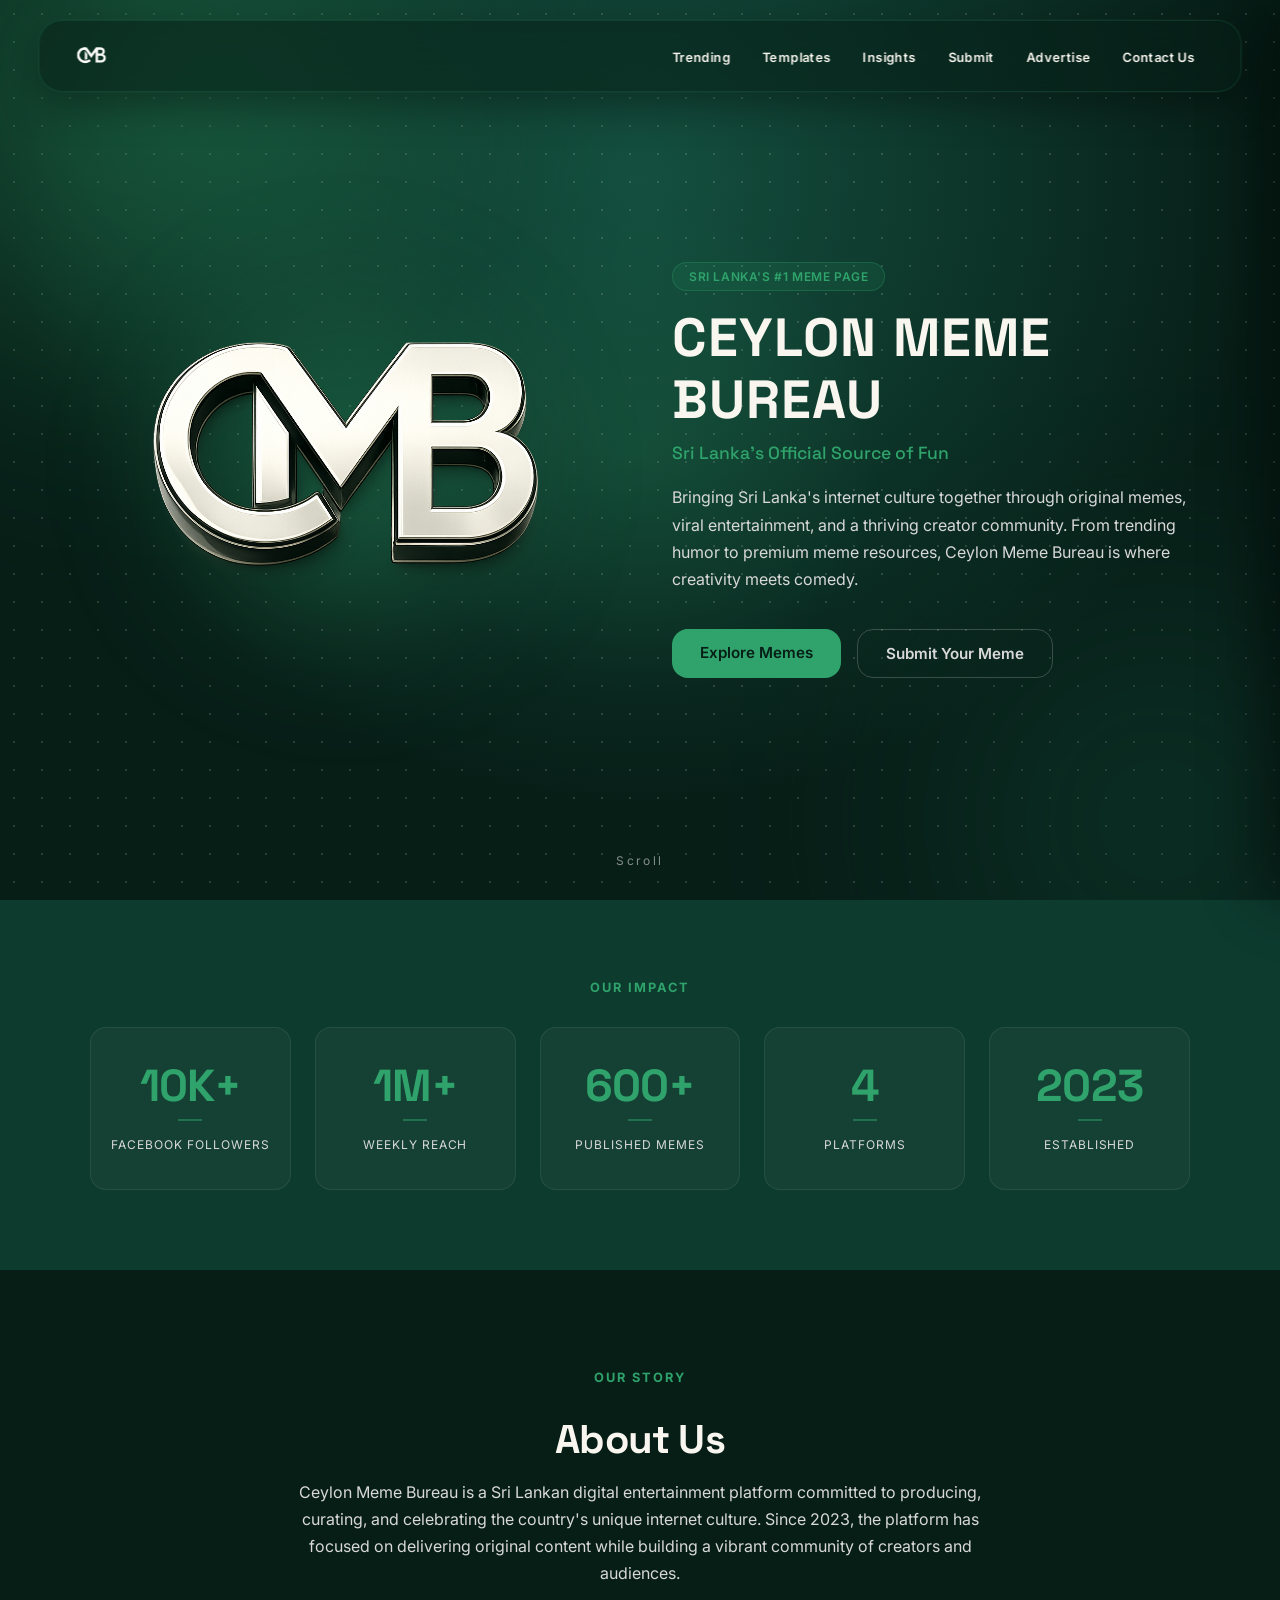
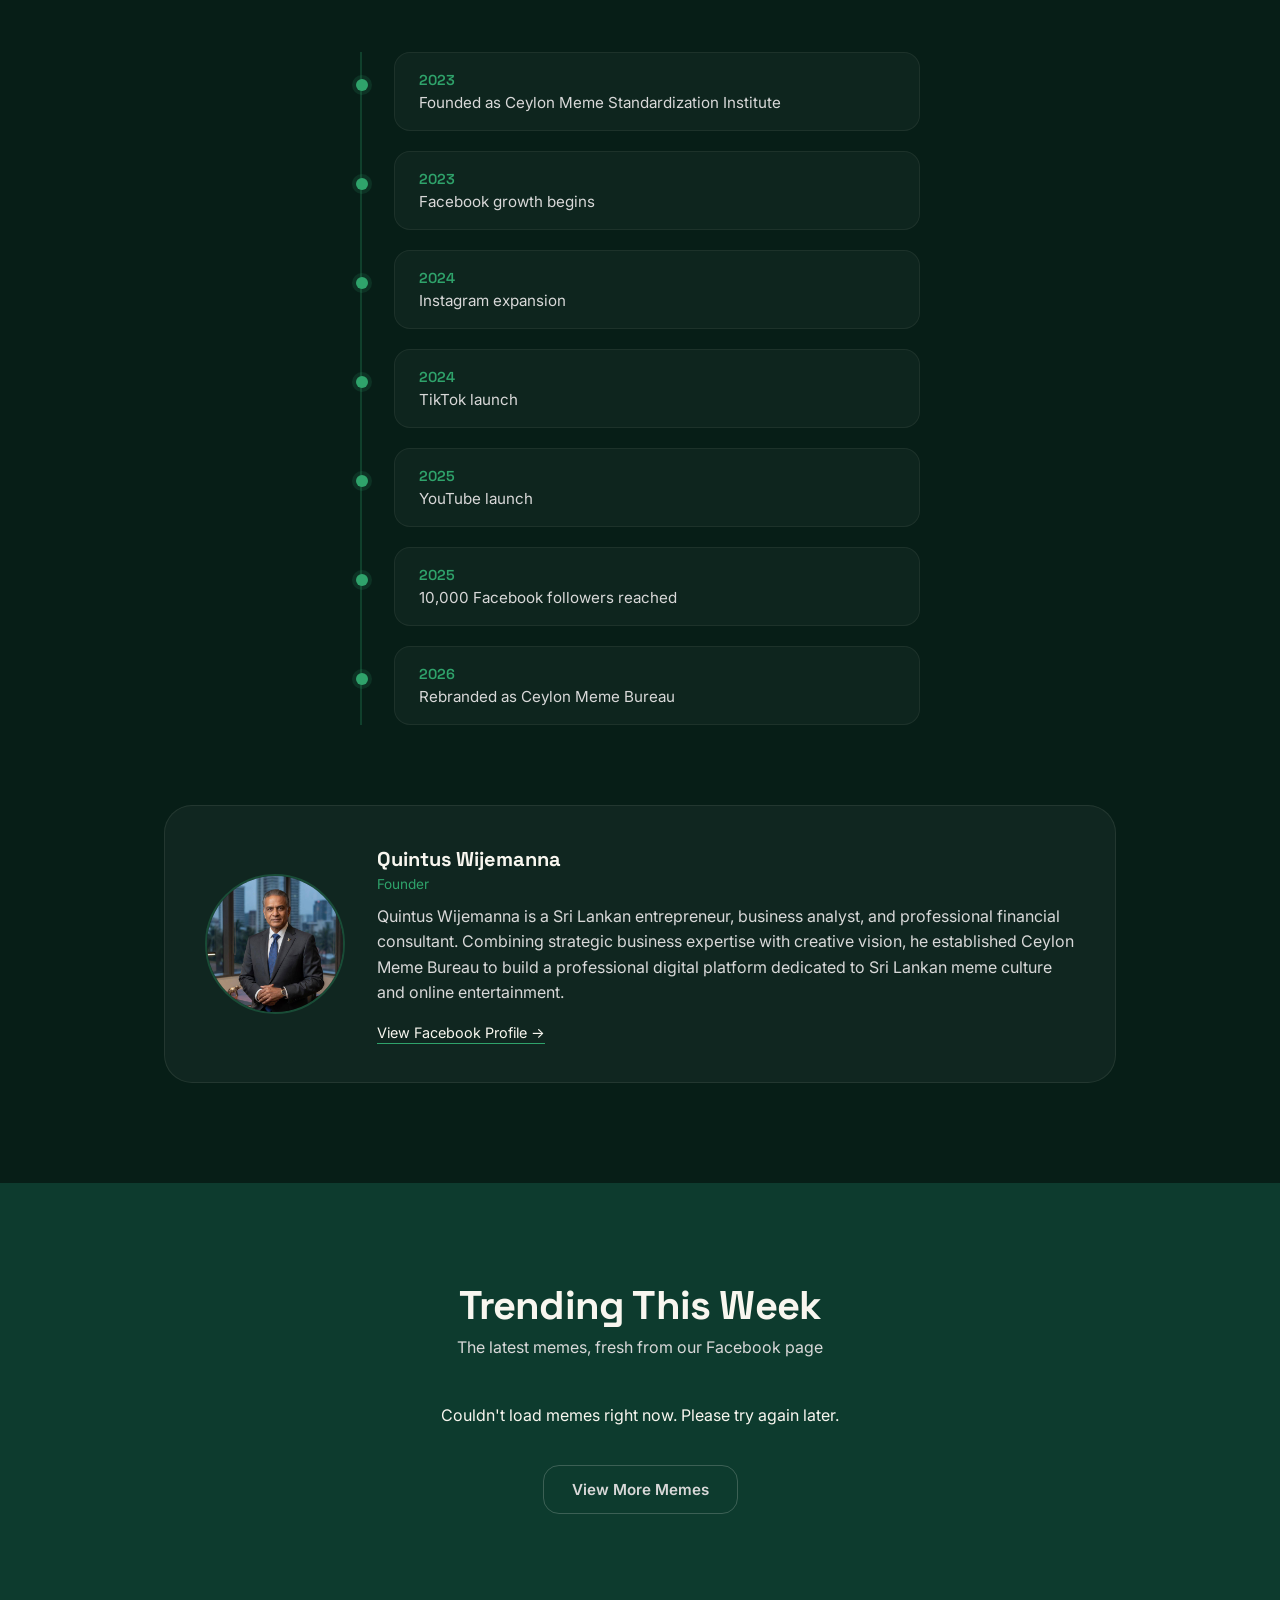
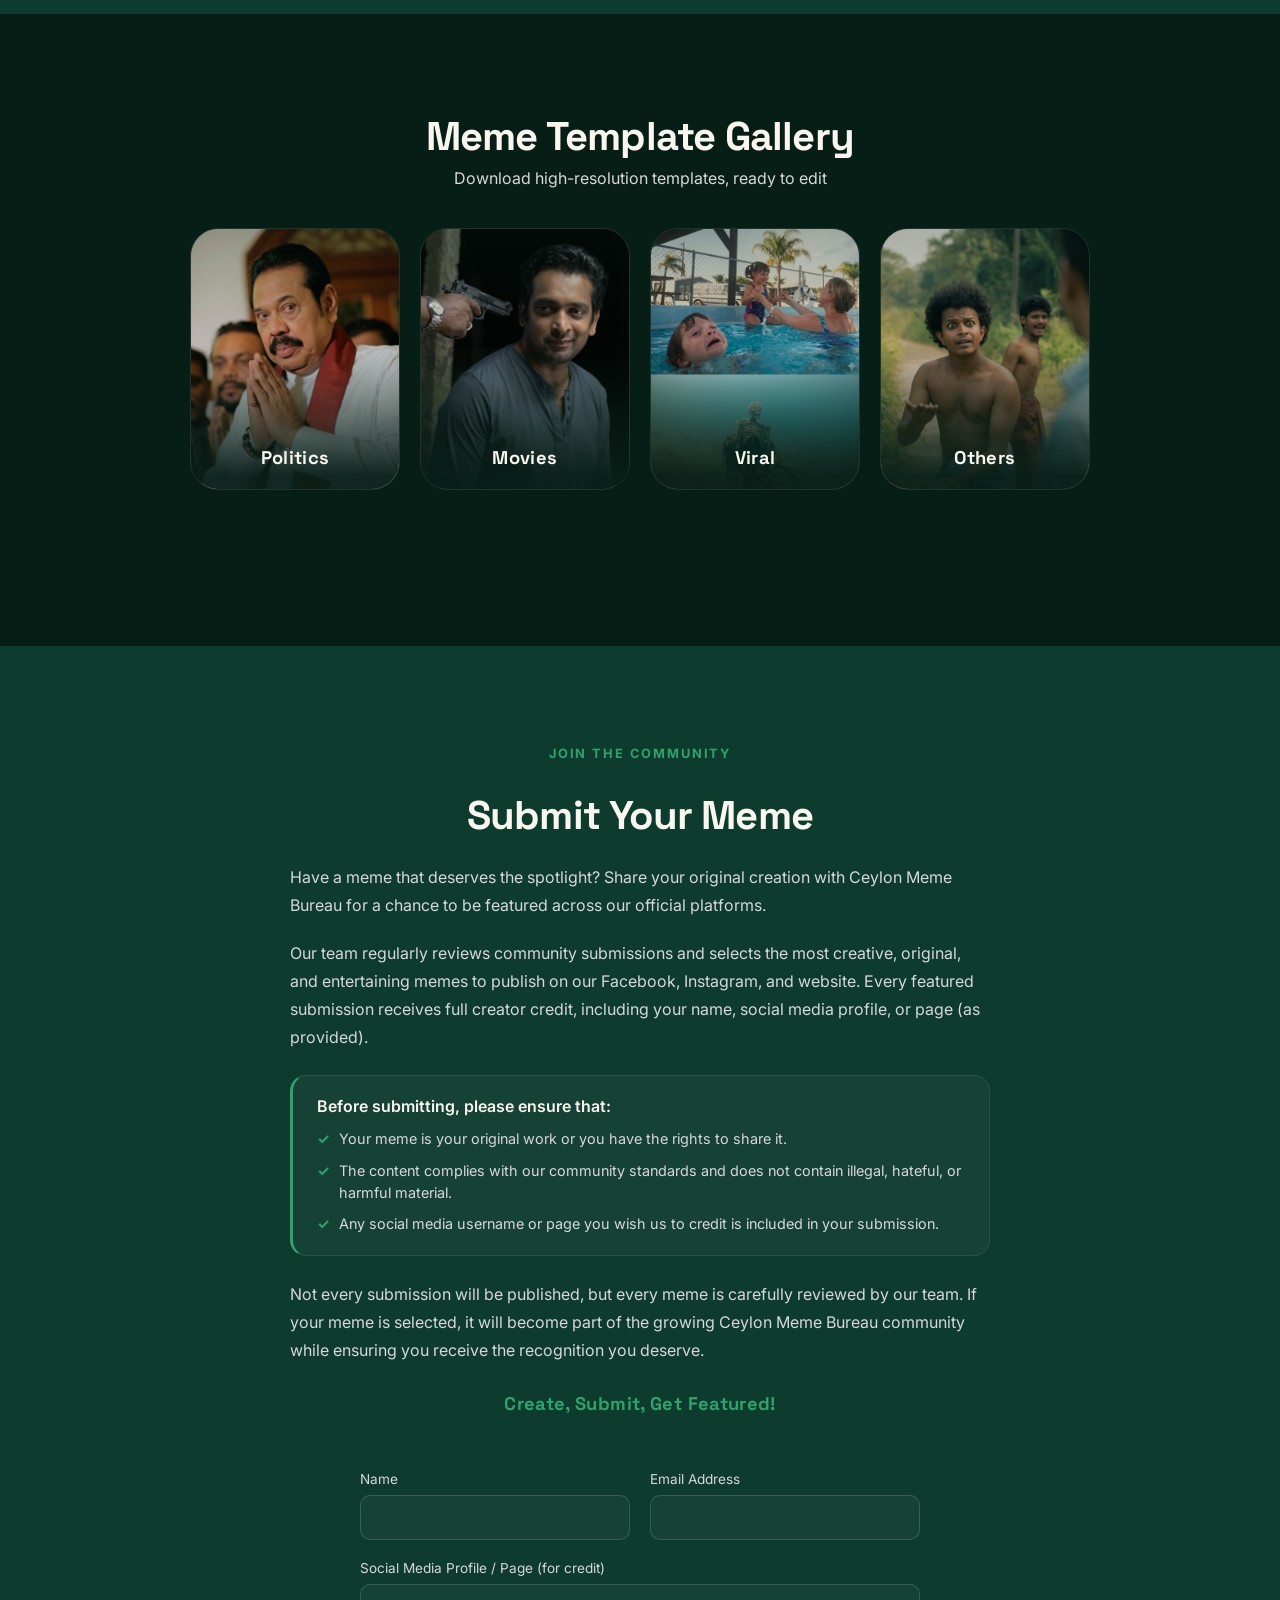
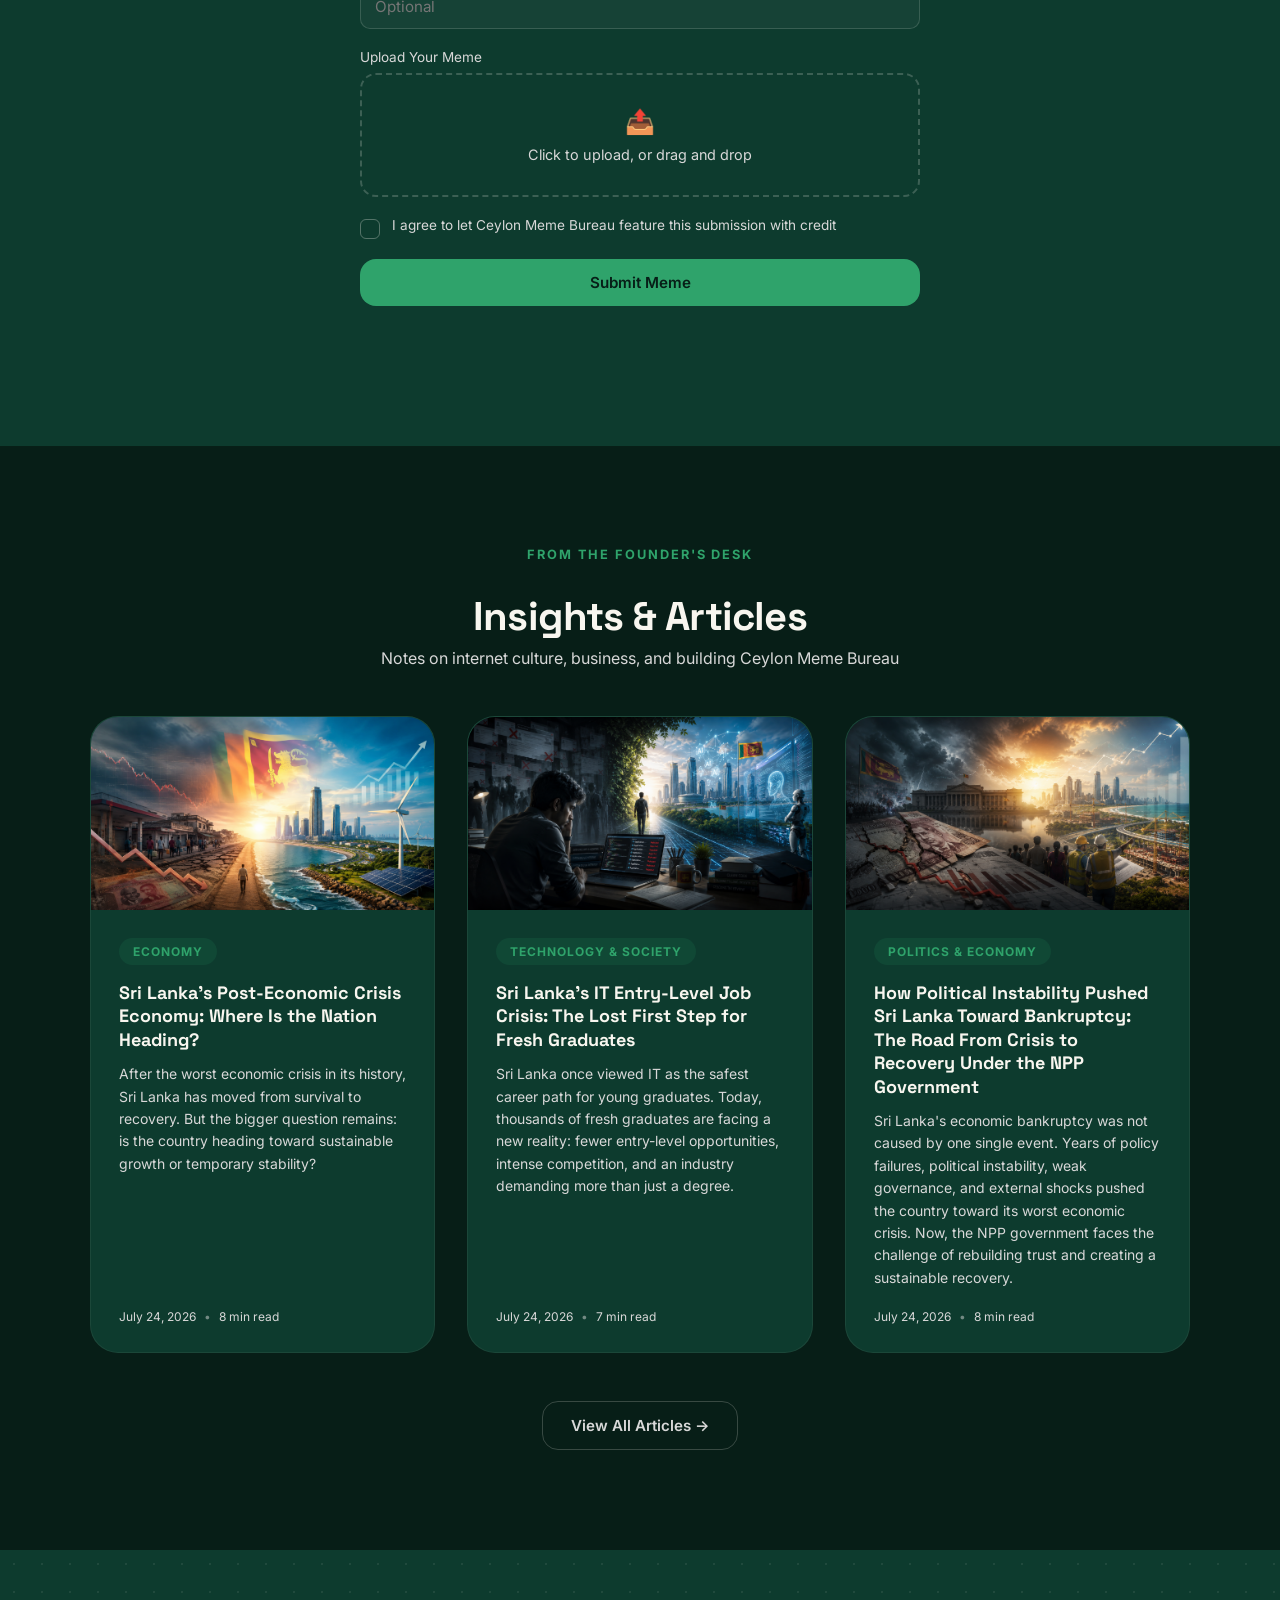
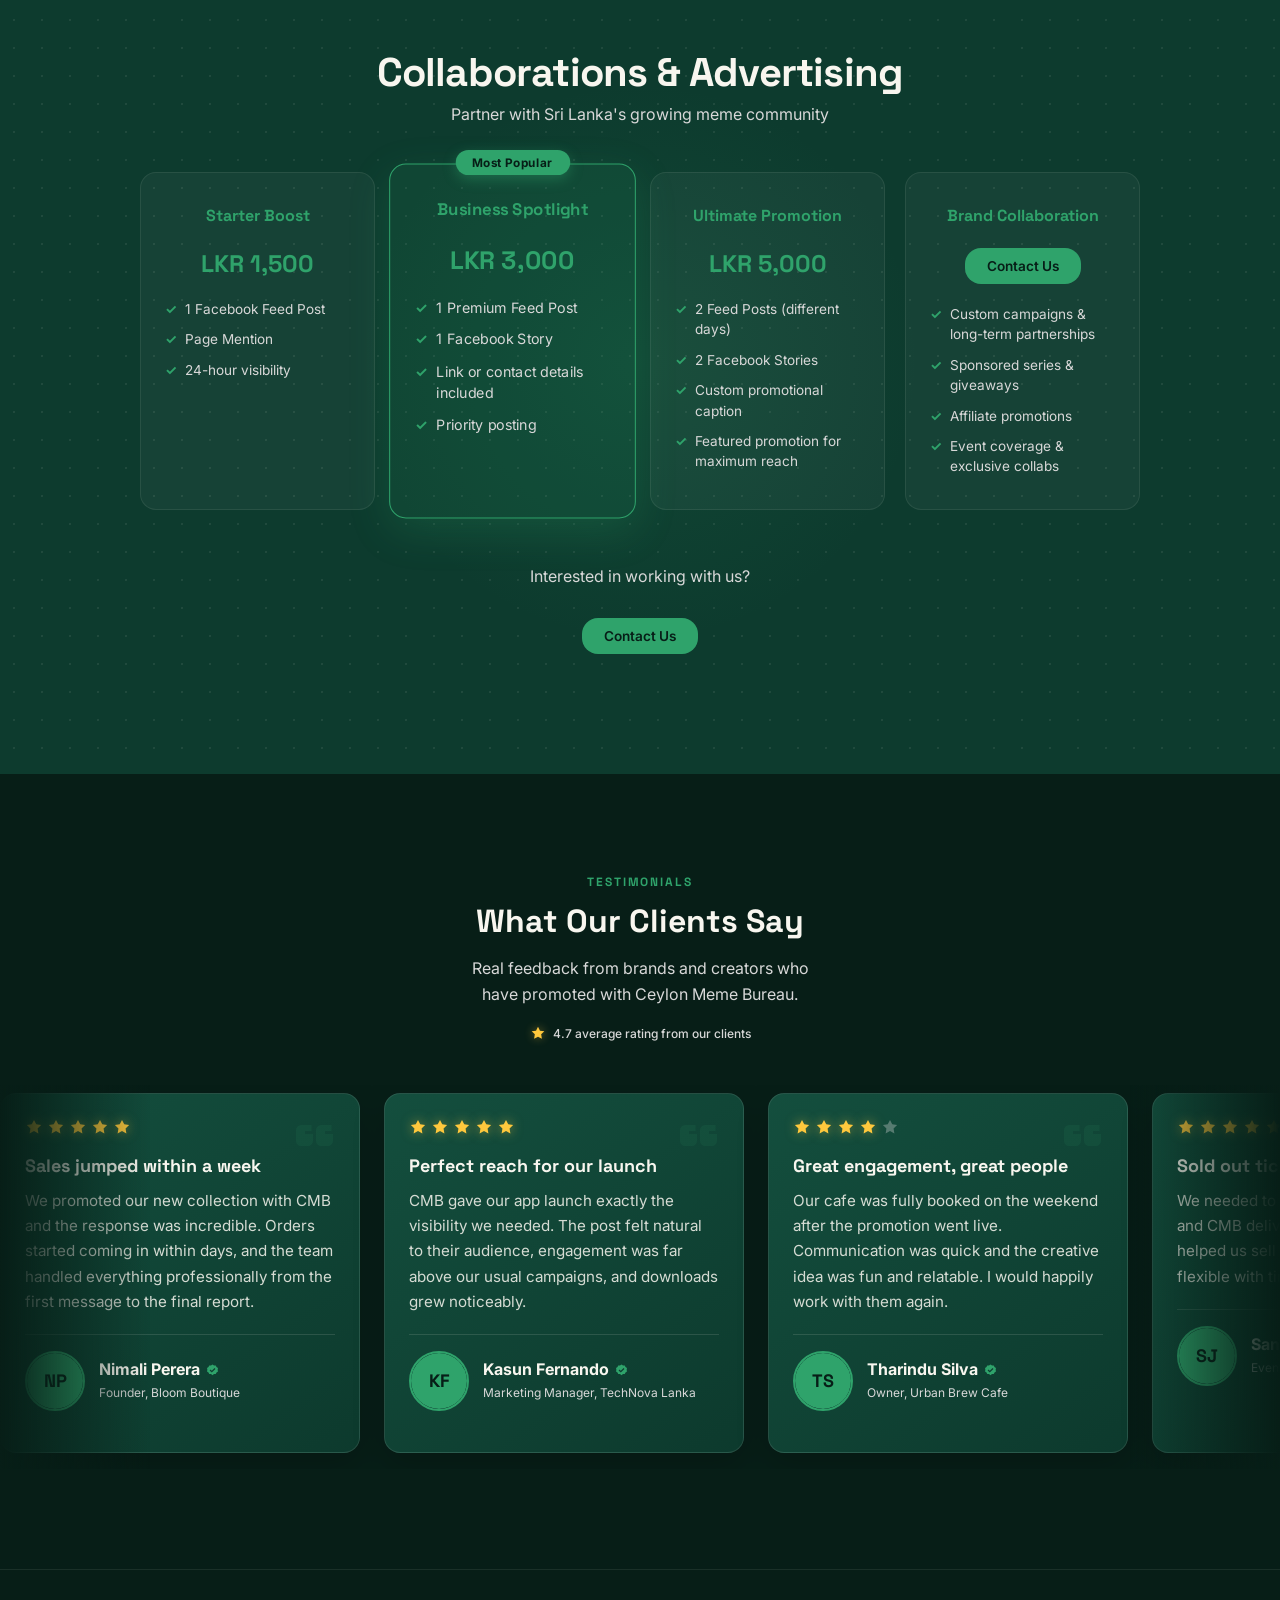
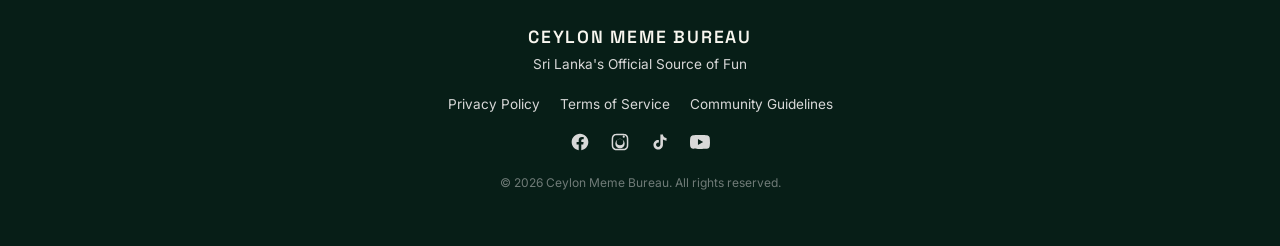
==== index.html @ 4e475f2e "Speed up client feedback section on mobile Co-authored-by: Copilot <223556219+Copilot@users.noreply." ====
<!DOCTYPE html>
<html lang="en">
<head>
  <meta charset="UTF-8">
  <meta name="description" content="Sri Lanka's official source of memes, viral content, and meme templates.">
  <meta property="og:title" content="Ceylon Meme Bureau — Sri Lanka's Official Source of Fun">
  <meta property="og:description" content="Bringing Sri Lanka's internet culture together through original memes, viral entertainment, and a thriving creator community.">
  <meta property="og:image" content="assets/images/hero-icon.png">
  <meta property="og:type" content="website">
  <meta name="viewport" content="width=device-width, initial-scale=1.0">
  <title>Ceylon Meme Bureau — Sri Lanka's Official Source of Fun</title>

  <!-- Google Fonts: Space Grotesk for headings, Inter for body text -->
  <link rel="preconnect" href="https://fonts.googleapis.com">
  <link rel="preconnect" href="https://fonts.gstatic.com" crossorigin>
  <link href="https://fonts.googleapis.com/css2?family=Space+Grotesk:wght@500;600;700&family=Inter:wght@400;500;600&display=swap" rel="stylesheet">


  <link rel="stylesheet" href="css/style.css">
</head>
<body>

  <!-- HERO SECTION -->
  <section class="hero">

    <!-- Canvas where our particle animation will be drawn -->
    <canvas id="particle-canvas"></canvas>

    <!-- Dot grid background with cursor-following glow -->
    <div class="hero-grid"></div>
    <div class="hero-spotlight" id="hero-spotlight"></div>

    <!-- Soft ambient glow layers behind the content -->
    <div class="hero-glow hero-glow--one"></div>
    <div class="hero-glow hero-glow--two"></div>

    <div id="site-nav"></div>

    <!-- Main glass content panel -->

<!-- Two-column hero content: big logo left, text + buttons right (glass box removed) -->
<div class="hero-columns">

      <div class="hero-icon-col">
        <div class="hero-icon-glow"></div>
        <img src="assets/images/hero-icon.png" alt="Ceylon Meme Bureau logo" class="hero-icon" id="hero-box-logo">
      </div>

      <div class="hero-text-col">
        <span class="hero-badge">Sri Lanka's #1 Meme Page</span>
        <h1 class="hero-title">CEYLON MEME<br>BUREAU</h1>
        <p class="hero-tagline">Sri Lanka's Official Source of Fun</p>
        <p class="hero-description">
          Bringing Sri Lanka's internet culture together through original memes,
          viral entertainment, and a thriving creator community. From trending
          humor to premium meme resources, Ceylon Meme Bureau is where creativity
          meets comedy.
        </p>

        <div class="hero-buttons">
          <a href="#trending" class="btn btn--primary">Explore Memes</a>
          <a href="#submit" class="btn btn--secondary">Submit Your Meme</a>
        </div>
      </div>

    </div>

<!-- Small scroll hint at the bottom of the hero -->
    <div class="scroll-hint">Scroll</div>
  </section>

  <!-- LIVE STATISTICS SECTION -->
  <section class="stats">
    <span class="stats-eyebrow">Our Impact</span>
    <div class="stats-grid">
      <div class="stat-card">
        <span class="stat-number" data-target="10" data-suffix="K+">0</span>
        <span class="stat-divider"></span>
        <span class="stat-label">Facebook Followers</span>
      </div>
      <div class="stat-card">
        <span class="stat-number" data-target="1" data-suffix="M+">0</span>
        <span class="stat-divider"></span>
        <span class="stat-label">Weekly Reach</span>
      </div>
      <div class="stat-card">
        <span class="stat-number" data-target="600" data-suffix="+">0</span>
        <span class="stat-divider"></span>
        <span class="stat-label">Published Memes</span>
      </div>
      <div class="stat-card">
        <span class="stat-number" data-target="4" data-suffix="">0</span>
        <span class="stat-divider"></span>
        <span class="stat-label">Platforms</span>
      </div>
      <div class="stat-card">
        <span class="stat-number" data-target="2023" data-suffix="">0</span>
        <span class="stat-divider"></span>
        <span class="stat-label">Established</span>
      </div>
    </div>
  </section>

<!-- ABOUT US SECTION -->
  <section class="about">
    <div class="about-intro">
      <span class="stats-eyebrow">Our Story</span>
      <h2 class="section-title">About Us</h2>
      <p class="about-description">
        Ceylon Meme Bureau is a Sri Lankan digital entertainment platform
        committed to producing, curating, and celebrating the country's unique
        internet culture. Since 2023, the platform has focused on delivering
        original content while building a vibrant community of creators and
        audiences.
      </p>
    </div>

    <!-- Timeline -->
    <div class="timeline">
      <div class="timeline-item">
        <span class="timeline-year">2023</span>
        <p>Founded as Ceylon Meme Standardization Institute</p>
      </div>
      <div class="timeline-item">
        <span class="timeline-year">2023</span>
        <p>Facebook growth begins</p>
      </div>
      <div class="timeline-item">
        <span class="timeline-year">2024</span>
        <p>Instagram expansion</p>
      </div>
      <div class="timeline-item">
        <span class="timeline-year">2024</span>
        <p>TikTok launch</p>
      </div>
      <div class="timeline-item">
        <span class="timeline-year">2025</span>
        <p>YouTube launch</p>
      </div>
      <div class="timeline-item">
        <span class="timeline-year">2025</span>
        <p>10,000 Facebook followers reached</p>
      </div>
      <div class="timeline-item">
        <span class="timeline-year">2026</span>
        <p>Rebranded as Ceylon Meme Bureau</p>
      </div>
    </div>

    <!-- Founder -->
    <div class="founder-card">
      <img src="assets/images/founder.JPG" alt="Mr. Quintus Wijemanna, Founder of Ceylon Meme Bureau" class="founder-photo">
      <div class="founder-info">
        <h3>Quintus Wijemanna</h3>
        <span class="founder-title">Founder</span>
        <p>
          Quintus Wijemanna is a Sri Lankan entrepreneur, business analyst,
          and professional financial consultant. Combining strategic business
          expertise with creative vision, he established Ceylon Meme Bureau to
          build a professional digital platform dedicated to Sri Lankan meme
          culture and online entertainment.
        </p>
        <a href="https://www.facebook.com/share/18mT5D4oAQ/?mibextid=wwXIfr" class="founder-link" target="_blank">View Facebook Profile →</a>
      </div>
    </div>
  </section> 

  <!-- TRENDING MEMES SECTION -->
  <section class="trending" id="trending">
    <h2 class="section-title">Trending This Week</h2>
    <p class="section-subtitle">The latest memes, fresh from our Facebook page</p>

    <div class="meme-grid meme-grid--preview" id="trending-grid" data-limit="3"></div>

    <div class="trending-more">
      <a href="trending.html" class="btn btn--secondary">View More Memes</a>
    </div>
  </section>

<!-- MEME TEMPLATE GALLERY -->
  <section class="gallery" id="gallery">
    <h2 class="section-title">Meme Template Gallery</h2>
    <p class="section-subtitle">Download high-resolution templates, ready to edit</p>

    <!-- Category cards -->
   <div class="category-cards">
      <a href="templates.html?category=politics" class="category-card">
        <img src="assets/images/templates/politics.jpg" alt="Politics templates" class="category-thumb">
        <span class="category-overlay"></span>
        <span class="category-label">Politics</span>
      </a>
      <a href="templates.html?category=movies" class="category-card">
        <img src="assets/images/templates/movies.jpg" alt="Movie templates" class="category-thumb">
        <span class="category-overlay"></span>
        <span class="category-label">Movies</span>
      </a>
      <a href="templates.html?category=viral" class="category-card">
        <img src="assets/images/templates/viral.jpg" alt="Viral templates" class="category-thumb">
        <span class="category-overlay"></span>
        <span class="category-label">Viral</span>
      </a>
      <a href="templates.html?category=others" class="category-card">
        <img src="assets/images/templates/others.jpg" alt="Other templates" class="category-thumb">
        <span class="category-overlay"></span>
        <span class="category-label">Others</span>
      </a>
    </div>

  </section>

<!-- COMMUNITY MEME SUBMISSION -->
  <!-- COMMUNITY MEME SUBMISSION -->
  <section class="submit" id="submit">
    <div class="submit-intro">
      <span class="stats-eyebrow">Join The Community</span>
      <h2 class="section-title">Submit Your Meme</h2>
      <p class="submit-description">
        Have a meme that deserves the spotlight? Share your original creation
        with Ceylon Meme Bureau for a chance to be featured across our
        official platforms.
      </p>
      <p class="submit-description">
        Our team regularly reviews community submissions and selects the most
        creative, original, and entertaining memes to publish on our
        Facebook, Instagram, and website. Every featured submission receives
        full creator credit, including your name, social media profile, or
        page (as provided).
      </p>

      <div class="submit-guidelines">
        <p class="submit-guidelines-title">Before submitting, please ensure that:</p>
        <ul>
          <li>Your meme is your original work or you have the rights to share it.</li>
          <li>The content complies with our community standards and does not contain illegal, hateful, or harmful material.</li>
          <li>Any social media username or page you wish us to credit is included in your submission.</li>
        </ul>
      </div>

      <p class="submit-description">
        Not every submission will be published, but every meme is carefully
        reviewed by our team. If your meme is selected, it will become part
        of the growing Ceylon Meme Bureau community while ensuring you
        receive the recognition you deserve.
      </p>

      <p class="submit-cta-line">Create, Submit, Get Featured!</p>
    </div>

    <form class="submit-form" id="meme-submit-form">

      <div class="form-row">
        <div class="form-group">
          <label for="name">Name</label>
          <input type="text" id="name" name="name" required>
        </div>
        <div class="form-group">
          <label for="email">Email Address</label>
          <input type="email" id="email" name="email" required>
        </div>
      </div>

      <div class="form-group">
        <label for="facebook">Social Media Profile / Page (for credit)</label>
        <input type="text" id="facebook" name="social_page" placeholder="Optional">
      </div>

      <div class="form-group">
        <label for="meme-upload">Upload Your Meme</label>
        <div class="file-drop" id="meme-file-drop">
          <span class="file-drop-icon">📤</span>
          <span class="file-drop-text" id="meme-file-text">Click to upload, or drag and drop</span>
          <input type="file" id="meme-upload" name="attachment" accept="image/*" required hidden>
        </div>
      </div>

      <label class="custom-checkbox">
        <input type="checkbox" id="agreement" required>
        <span class="checkbox-box"></span>
        <span class="checkbox-label">I agree to let Ceylon Meme Bureau feature this submission with credit</span>
      </label>

      <button type="submit" class="btn btn--primary">Submit Meme</button>

      <p class="form-message" id="form-message"></p>

    </form>
  </section>

<!-- INSIGHTS & ARTICLES -->
  <section class="articles-teaser" id="insights">
    <span class="stats-eyebrow">From the Founder's Desk</span>
    <h2 class="section-title">Insights &amp; Articles</h2>
    <p class="section-subtitle">Notes on internet culture, business, and building Ceylon Meme Bureau</p>

    <div id="articles-teaser-grid" class="article-grid"></div>

    <div class="articles-teaser-cta">
      <a href="articles.html" class="btn btn--secondary">View All Articles →</a>
    </div>
  </section>

<!-- COLLABORATIONS & ADVERTISING -->
  <section class="collab" id="collab">
    <div class="collab-grid-bg"></div>
    <div class="collab-spotlight" id="collab-spotlight"></div>
    
    <h2 class="section-title">Collaborations & Advertising</h2>
    <p class="section-subtitle">Partner with Sri Lanka's growing meme community</p>

    <div class="collab-grid">

      <div class="collab-card">
        <h3>Starter Boost</h3>
        <div class="collab-price">LKR 1,500</div>
        <ul class="collab-features">
          <li>1 Facebook Feed Post</li>
          <li>Page Mention</li>
          <li>24-hour visibility</li>
        </ul>
      </div>

      <div class="collab-card collab-card--featured">
        <span class="collab-badge">Most Popular</span>
        <h3>Business Spotlight</h3>
        <div class="collab-price">LKR 3,000</div>
        <ul class="collab-features">
          <li>1 Premium Feed Post</li>
          <li>1 Facebook Story</li>
          <li>Link or contact details included</li>
          <li>Priority posting</li>
        </ul>
      </div>

      <div class="collab-card">
        <h3>Ultimate Promotion</h3>
        <div class="collab-price">LKR 5,000</div>
        <ul class="collab-features">
          <li>2 Feed Posts (different days)</li>
          <li>2 Facebook Stories</li>
          <li>Custom promotional caption</li>
          <li>Featured promotion for maximum reach</li>
        </ul>
      </div>

      <div class="collab-card">
        <h3>Brand Collaboration</h3>
        <a href="mailto:ceylonmemebureau@gmail.com?subject=Brand%20Collaboration%20Inquiry" class="btn btn--primary collab-contact-btn">Contact Us</a>
        <ul class="collab-features">
          <li>Custom campaigns & long-term partnerships</li>
          <li>Sponsored series & giveaways</li>
          <li>Affiliate promotions</li>
          <li>Event coverage & exclusive collabs</li>
        </ul>
      </div>

    </div>

    <div class="collab-cta">
      <p>Interested in working with us?</p>
      <a href="mailto:ceylonmemebureau@gmail.com?subject=Brand%20Collaboration%20Inquiry" class="btn btn--primary collab-contact-btn">Contact Us</a>
    </div>
  </section>

  <!-- CLIENT FEEDBACK -->
  <section class="cf-section" id="client-feedback" aria-labelledby="cf-title">
    <div class="cf-heading">
      <span class="cf-label">TESTIMONIALS</span>
      <h2 class="cf-title" id="cf-title">What Our Clients Say</h2>
      <p class="cf-subtitle">Real feedback from brands and creators who have promoted with Ceylon Meme Bureau.</p>
      <p class="cf-trust" id="cf-trust-rating">
        <svg class="cf-trust-star" viewBox="0 0 24 24" fill="currentColor" aria-hidden="true">
          <path d="m12 2.5 2.94 5.95 6.56.95-4.75 4.63 1.12 6.53L12 17.48l-5.87 3.08 1.12-6.53L2.5 9.4l6.56-.95L12 2.5Z"/>
        </svg>
        <span>4.7 average rating from our clients</span>
      </p>
    </div>

    <div class="cf-carousel" aria-label="Client testimonials">
      <div class="cf-fade cf-fade--left" aria-hidden="true"></div>
      <div class="cf-scroll-region" tabindex="0">
        <div class="cf-track" id="cf-track"></div>
      </div>
      <div class="cf-fade cf-fade--right" aria-hidden="true"></div>
    </div>
  </section>

  <!-- FOOTER -->
  <footer class="site-footer">
    <div class="footer-content">
      <span class="footer-logo">CEYLON MEME BUREAU</span>
      <p class="footer-tagline">Sri Lanka's Official Source of Fun</p>

      <div class="footer-links">
        <a href="#">Privacy Policy</a>
        <a href="#">Terms of Service</a>
        <a href="#">Community Guidelines</a>
      </div>

      <div class="footer-social">
        <a href="https://www.facebook.com/share/18w8aQJ9yv/?mibextid=wwXIfr" aria-label="Facebook">
          <svg viewBox="0 0 24 24" fill="currentColor"><path d="M22 12c0-5.523-4.477-10-10-10S2 6.477 2 12c0 4.991 3.657 9.128 8.438 9.878v-6.987h-2.54V12h2.54V9.797c0-2.506 1.492-3.89 3.777-3.89 1.094 0 2.238.195 2.238.195v2.46h-1.26c-1.243 0-1.63.771-1.63 1.562V12h2.773l-.443 2.89h-2.33v6.988C18.343 21.128 22 16.991 22 12z"/></svg>
        </a>
        <a href="https://www.instagram.com/ceylonmemebureau?igsh=MWdmenltYjV2emQ2MQ==" aria-label="Instagram">
          <svg viewBox="0 0 24 24" fill="currentColor"><path d="M12 2c2.717 0 3.056.01 4.122.06 1.065.05 1.79.217 2.428.465.66.256 1.216.6 1.772 1.153.5.5.888 1.11 1.153 1.772.247.637.415 1.363.465 2.428.05 1.066.06 1.405.06 4.122 0 2.717-.01 3.056-.06 4.122-.05 1.065-.218 1.79-.465 2.428a4.883 4.883 0 01-1.153 1.772 4.915 4.915 0 01-1.772 1.153c-.637.247-1.363.415-2.428.465-1.066.05-1.405.06-4.122.06-2.717 0-3.056-.01-4.122-.06-1.065-.05-1.79-.218-2.428-.465a4.89 4.89 0 01-1.772-1.153 4.904 4.904 0 01-1.153-1.772c-.248-.637-.415-1.363-.465-2.428C2.013 15.056 2 14.717 2 12c0-2.717.01-3.056.06-4.122.05-1.066.217-1.79.465-2.428a4.88 4.88 0 011.153-1.772A4.897 4.897 0 015.45 2.525c.638-.248 1.362-.415 2.428-.465C8.944 2.013 9.283 2 12 2zm0 1.802c-2.67 0-2.986.01-4.04.059-.976.045-1.505.207-1.858.344-.466.181-.8.399-1.15.748-.35.35-.566.684-.748 1.15-.137.353-.3.882-.344 1.858-.05 1.054-.06 1.37-.06 4.039 0 2.67.01 2.986.06 4.04.045.976.207 1.505.344 1.858.182.466.399.8.748 1.15.35.35.684.566 1.15.748.353.137.882.3 1.858.344 1.054.05 1.37.06 4.04.06 2.67 0 2.987-.01 4.04-.06.976-.045 1.505-.207 1.858-.344.466-.182.8-.399 1.15-.748.35-.35.566-.684.748-1.15.137-.353.3-.882.344-1.858.05-1.054.06-1.37.06-4.04 0-2.669-.01-2.985-.06-4.04-.045-.975-.207-1.504-.344-1.857a3.09 3.09 0 00-.748-1.15 3.09 3.09 0 00-1.15-.748c-.353-.137-.882-.3-1.858-.344-1.053-.05-1.37-.06-4.04-.06zm0 4.596a5.6 5.6 0 110 11.2 5.6 5.6 0 010-11.2zM12 16a4 4 0 100-8 4 4 0 000 8zm5.8-10.4a1.31 1.31 0 11-2.62 0 1.31 1.31 0 012.62 0z"/></svg>
        </a>
        <a href="https://www.tiktok.com/@ceylonmemebureau?is_from_webapp=1&sender_device=pc" aria-label="TikTok">
          <svg viewBox="0 0 24 24" fill="currentColor"><path d="M16.6 5.82s.51.5 0 0A4.278 4.278 0 0115.54 3h-3.09v12.4a2.592 2.592 0 01-2.59 2.5c-1.42 0-2.6-1.16-2.6-2.6 0-1.72 1.66-3.01 3.37-2.48V9.66c-3.45-.46-6.47 2.22-6.47 5.64 0 3.33 2.76 5.7 5.69 5.7 3.14 0 5.69-2.55 5.69-5.7V9.01a7.35 7.35 0 004.3 1.38V7.3s-1.88.09-3.24-1.48z"/></svg>
        </a>
        <a href="https://www.youtube.com/@CeylonMemeBureau" aria-label="YouTube">
          <svg viewBox="0 0 24 24" fill="currentColor"><path d="M23.498 6.186a3.016 3.016 0 00-2.122-2.136C19.505 3.545 12 3.545 12 3.545s-7.505 0-9.377.505A3.017 3.017 0 00.502 6.186C0 8.07 0 12 0 12s0 3.93.502 5.814a3.016 3.016 0 002.122 2.136c1.871.505 9.376.505 9.376.505s7.505 0 9.377-.505a3.015 3.015 0 002.122-2.136C24 15.93 24 12 24 12s0-3.93-.502-5.814zM9.545 15.568V8.432L15.818 12l-6.273 3.568z"/></svg>
        </a>
      </div>

      <p class="footer-copyright">© 2026 Ceylon Meme Bureau. All rights reserved.</p>
    </div>
  </footer>

<script defer src="js/articles-data.js"></script>
<script defer src="js/articles.js"></script>

  <script defer src="js/navbar.js"></script>
  <script defer src="js/nav.js"></script>
  <script defer src="js/trending.js"></script>
  <script defer src="js/script.js"></script>
  <script defer src="js/client-feedback.js"></script>
</body>
</html>
---- css/style.css ----
/* ============================================
   1. DESIGN TOKENS
   Defining brand values once as CSS variables
   means every color/font lives in one place —
   change it here and it updates everywhere.
   ============================================ */
:root {
  --color-bg: #071E17;
  --color-primary-dark: #0D3B2E;
  --color-secondary-green: #14503F;
  --color-accent: #2FA36B;
  --color-off-white: #F8F6EF;
  --color-light-gray: #D8D8D8;

  --font-heading: 'Space Grotesk', sans-serif;
  --font-body: 'Inter', sans-serif;

  --radius-md: 16px;
  --radius-lg: 28px;

  --text-xs: 0.75rem;
  --text-sm: 0.875rem;
  --text-base: 1rem;
  --text-lg: 1.125rem;
  --text-xl: 1.5rem;
  --text-2xl: 2rem;
  --text-3xl: 2.75rem;
}


/* ============================================
   2. RESET
   Browsers apply their own default spacing/fonts.
   We strip that out so our styles are predictable.
   ============================================ */
* {
  margin: 0;
  padding: 0;
  box-sizing: border-box;
}

body {
  background-color: var(--color-bg);
  font-family: var(--font-body);
  color: var(--color-off-white);
  overflow-x: hidden;
  -webkit-font-smoothing: antialiased;
  -moz-osx-font-smoothing: grayscale;
}

/* ============================================
   3. HERO SECTION
   ============================================ */
.hero {
  position: relative;
  width: 100%;
  height: 100vh;
  display: flex;
  flex-direction: column;
  align-items: center;
  justify-content: center;
  overflow: hidden;
  background: radial-gradient(circle at 50% 20%, var(--color-secondary-green) 0%, var(--color-bg) 65%);
}

/* Canvas sits behind everything else in the hero */
#particle-canvas {
  position: absolute;
  top: 0;
  left: 0;
  width: 100%;
  height: 100%;
  z-index: 1;
}

/* Dot grid pattern */
.hero-grid {
  position: absolute;
  top: 0;
  left: 0;
  width: 100%;
  height: 100%;
  z-index: 0;
  background-image: radial-gradient(rgba(248, 246, 239, 0.15) 1px, transparent 1px);
  background-size: 28px 28px;
}

/* Glow that follows the cursor, revealing the grid brighter underneath it */
.hero-spotlight {
  position: absolute;
  top: 0;
  left: 0;
  width: 100%;
  height: 100%;
  z-index: 1;
  pointer-events: none;
  background: radial-gradient(
    circle 350px at var(--spotlight-x, 50%) var(--spotlight-y, 50%),
    rgba(47, 163, 107, 0.18),
    transparent 70%
  );
  transition: background 0.1s ease;
}

/* Ambient glow blobs for depth — pure CSS, no images needed */
.hero-glow {
  position: absolute;
  border-radius: 50%;
  filter: blur(120px);
  opacity: 0.35;
  z-index: 1;
  pointer-events: none;
}

.hero-glow--one {
  width: 500px;
  height: 500px;
  background: var(--color-accent);
  top: -150px;
  left: -100px;
}

.hero-glow--two {
  width: 400px;
  height: 400px;
  background: var(--color-secondary-green);
  bottom: -120px;
  right: -80px;
}

/* Top nav */
.navbar{
    position: fixed;
    top:20px;
    left:50%;
    transform:translateX(-50%);

    width:min(1300px,94%);
    height:72px;

    display:flex;
    align-items:center;
    justify-content:space-between;

    padding:0 32px;

    background:rgba(7,30,23,.55);

    backdrop-filter:blur(22px);
    -webkit-backdrop-filter:blur(22px);

    border:1px solid rgba(47,163,107,.18);

    border-radius:24px;

    box-shadow:
    0 12px 40px rgba(0,0,0,.35),
    0 0 0 1px rgba(255,255,255,.03);

    z-index:1000;

    transition:.35s ease;
}

.navbar.scrolled {
  top: 12px;
  height: 60px;
  background: rgba(7, 30, 23, 0.85);
  box-shadow:
    0 8px 30px rgba(0, 0, 0, 0.5),
    0 0 0 1px rgba(255, 255, 255, 0.04);
}

.navbar.nav-hidden {
  transform: translateX(-50%) translateY(-140%);
}

.nav-links a {
  position: relative;
  padding: 10px 14px;
  border-radius: 999px;
  color: var(--color-off-white);
  font-size: 0.8rem;
  font-weight: 600;
  letter-spacing: 0.03em;
  text-decoration: none;
  transition: 0.3s;
}
.nav-links {
  display: flex;
  align-items: center;
  list-style: none;
  gap: 4px;
  flex-wrap: nowrap;
}
.nav-links a:hover{

background:rgba(47,163,107,.08);

color:white;

}

.nav-links a:hover::after{

width:calc(100% - 36px);

}

/* Hamburger button — hidden on desktop */
.nav-toggle {
  display: none;
  flex-direction: column;
  justify-content: center;
  gap: 5px;
  width: 28px;
  height: 28px;
  background: none;
  border: none;
  cursor: pointer;
  z-index: 4;
}

.nav-toggle span {
  display: block;
  height: 2px;
  width: 100%;
  background: var(--color-off-white);
  border-radius: 2px;
  transition: transform 0.25s ease, opacity 0.25s ease;
}

.nav-toggle.open span:nth-child(1) {
  transform: translateY(7px) rotate(45deg);
}

.nav-toggle.open span:nth-child(2) {
  opacity: 0;
}

.nav-toggle.open span:nth-child(3) {
  transform: translateY(-7px) rotate(-45deg);
}

body.nav-open {
  overflow: hidden;
}

/* Mobile dropdown menu — hidden by default */
/* Dark overlay behind the mobile menu */
.nav-overlay {
  position: fixed;
  inset: 0;
  background: rgba(4, 15, 11, 0.6);
  backdrop-filter: blur(6px);
  -webkit-backdrop-filter: blur(6px);
  opacity: 0;
  pointer-events: none;
  transition: opacity 0.35s ease;
  z-index: 4;
}

.nav-overlay.open {
  opacity: 1;
  pointer-events: auto;
}

/* Mobile dropdown menu — hidden by default */
.nav-links-mobile {
  position: fixed;
  top: 0;
  right: 0;
  height: 100vh;
  width: min(78%, 300px);
  background: linear-gradient(160deg, var(--color-secondary-green) 0%, var(--color-primary-dark) 55%, var(--color-bg) 100%);
  list-style: none;
  display: flex;
  flex-direction: column;
  align-items: stretch;
  justify-content: center;
  gap: 4px;
  padding: 0 36px;
  border-left: 1px solid rgba(47, 163, 107, 0.25);
  border-radius: 28px 0 0 28px;
  box-shadow: -20px 0 60px rgba(0, 0, 0, 0.45);
  transform: translateX(100%);
  transition: transform 0.4s cubic-bezier(0.22, 1, 0.36, 1);
  z-index: 5;
}

.nav-links-mobile.open {
  transform: translateX(0);
}

/* Stagger each link in as the menu opens */
.nav-links-mobile li {
  opacity: 0;
  transform: translateX(16px);
  transition: opacity 0.35s ease, transform 0.35s ease;
}

.nav-links-mobile.open li {
  opacity: 1;
  transform: translateX(0);
}

.nav-links-mobile.open li:nth-child(1) { transition-delay: 0.05s; }
.nav-links-mobile.open li:nth-child(2) { transition-delay: 0.10s; }
.nav-links-mobile.open li:nth-child(3) { transition-delay: 0.15s; }
.nav-links-mobile.open li:nth-child(4) { transition-delay: 0.20s; }
.nav-links-mobile.open li:nth-child(5) { transition-delay: 0.25s; }
.nav-links-mobile.open li:nth-child(6) { transition-delay: 0.30s; }
.nav-links-mobile.open li:nth-child(7) { transition-delay: 0.35s; }
.nav-links-mobile.open li:nth-child(8) { transition-delay: 0.40s; }

.nav-mobile-brand {
  font-family: var(--font-heading);
  font-size: 0.7rem;
  font-weight: 600;
  letter-spacing: 0.12em;
  text-transform: uppercase;
  color: var(--color-accent);
  padding-bottom: 18px;
  margin-bottom: 10px;
  border-bottom: 1px solid rgba(248, 246, 239, 0.1);
}

.nav-links-mobile a:not(.btn) {
  position: relative;
  display: block;
  padding: 12px 0;
  color: var(--color-off-white);
  text-decoration: none;
  font-family: var(--font-heading);
  font-size: 1.05rem;
  font-weight: 600;
  transition: color 0.25s ease, padding-left 0.25s ease;
}

.nav-links-mobile a:not(.btn)::before {
  content: '';
  position: absolute;
  left: -20px;
  top: 50%;
  width: 4px;
  height: 0;
  background: var(--color-accent);
  border-radius: 4px;
  transform: translateY(-50%);
  transition: height 0.25s ease;
}

.nav-links-mobile a:not(.btn):hover,
.nav-links-mobile a:not(.btn):active {
  color: var(--color-accent);
  padding-left: 8px;
}

.nav-links-mobile a:not(.btn):hover::before,
.nav-links-mobile a:not(.btn):active::before {
  height: 60%;
}

.nav-mobile-cta {
  margin-top: 26px;
}

.nav-mobile-cta a {
  display: block;
  width: 100%;
  text-align: center;
}

.logo-img {
  height: 40px;
  width: auto;
  display: block;
  transition: filter 0.15s ease, transform 0.15s ease;
  transform-style: preserve-3d;
  will-change: transform;
}

.logo {
  display: flex;
  align-items: center;
}

/* Two-column hero layout — no glass panel, big logo left / text right */
.hero-columns {
  position: relative;
  z-index: 3;
  width: 100%;
  max-width: 1200px;
  margin: 40px auto 0;
  padding: 0 40px;
  display: flex;
  align-items: center;
  justify-content: center;
  gap: 64px;
}

.hero-icon-col {
  position: relative;
  flex: 1 1 0;
  display: flex;
  justify-content: center;
  align-items: center;
}

.hero-icon-glow {
  position: absolute;
  width: 420px;
  height: 420px;
  background: radial-gradient(circle, rgba(47, 163, 107, 0.45) 0%, transparent 70%);
  filter: blur(60px);
  z-index: 0;
  pointer-events: none;
}

.hero-icon {
  position: relative;
  z-index: 1;
  width: min(520px, 100%);
  height: auto;
  display: block;
  animation: heroFloat 4s ease-in-out infinite alternate;
}

@keyframes heroFloat {
  from {
    transform: translateY(-10px);
  }
  to {
    transform: translateY(10px);
  }
}

.hero-text-col {
  flex: 1 1 0;
  text-align: left;
}

.hero-title {
  font-family: var(--font-heading);
  font-weight: 700;
  font-size: clamp(1.8rem, 4.2vw, 3.4rem);
  line-height: 1.15;
  letter-spacing: 0.02em;
  margin-bottom: 12px;
}

.hero-badge {
  display: inline-block;
  padding: 6px 16px;
  margin-bottom: 16px;
  font-size: 0.75rem;
  font-weight: 600;
  letter-spacing: 0.05em;
  text-transform: uppercase;
  color: var(--color-accent);
  background: rgba(47, 163, 107, 0.12);
  border: 1px solid rgba(47, 163, 107, 0.3);
  border-radius: 999px;
}

.hero-tagline {
  font-family: var(--font-heading);
  font-weight: 500;
  font-size: 1.1rem;
  color: var(--color-accent);
  margin-bottom: 20px;
}

.hero-description {
  font-size: 1rem;
  line-height: 1.7;
  color: var(--color-light-gray);
  margin-bottom: 36px;
}

/* Buttons */
.hero-buttons {
  display: flex;
  gap: 16px;
  justify-content: flex-start;
  flex-wrap: wrap;
}

.btn {
  display: inline-block;
  font-family: var(--font-body);
  font-weight: 600;
  font-size: 0.95rem;
  padding: 14px 28px;
  border-radius: var(--radius-md);
  border: none;
  text-decoration: none;
  cursor: pointer;
  transition: transform 0.25s ease, box-shadow 0.25s ease;
}

.btn:focus-visible {
  outline: 2px solid var(--color-accent);
  outline-offset: 3px;
}

.btn--primary {
  background: var(--color-accent);
  color: var(--color-bg);
}

.btn--primary:hover {
  transform: translateY(-2px);
  box-shadow: 0 8px 24px rgba(47, 163, 107, 0.35);
}

.btn--secondary {
  background: transparent;
  color: var(--color-light-gray);
  border: 1px solid rgba(248, 246, 239, 0.2);
}

.btn--secondary:hover {
  color: var(--color-off-white);
  border-color: rgba(248, 246, 239, 0.4);
  background: rgba(248, 246, 239, 0.03);
}

/* Scroll hint */
.scroll-hint {
  position: absolute;
  bottom: 32px;
  left: 0;
  width: 100%;
  text-align: center;
  font-size: 0.75rem;
  letter-spacing: 0.2em;
  color: var(--color-light-gray);
  opacity: 0.6;
  z-index: 3;
  animation: bob 2.4s ease-in-out infinite;
}

@keyframes bob {
  0%, 100% { transform: translateY(0); }
  50% { transform: translateY(8px); }
}

/* ============================================
   STATS SECTION
   ============================================ */
.stats {
  background-color: var(--color-primary-dark);
  padding: 80px 24px;
}

.stats-grid {
  max-width: 1100px;
  margin: 0 auto;
  display: grid;
  grid-template-columns: repeat(5, 1fr);
  gap: 24px;
}

.stat-card {
  position: relative;
  text-align: center;
  padding: 36px 16px;
  background: rgba(248, 246, 239, 0.03);
  border: 1px solid rgba(248, 246, 239, 0.08);
  border-radius: var(--radius-md);
  overflow: hidden;
  transition: transform 0.3s ease, border-color 0.3s ease;
}

.stat-card::before {
  content: '';
  position: absolute;
  top: 0;
  left: 0;
  width: 100%;
  height: 2px;
  background: linear-gradient(90deg, transparent, var(--color-accent), transparent);
  opacity: 0;
  transition: opacity 0.3s ease;
}

.stat-card:hover {
  transform: translateY(-4px);
  border-color: rgba(47, 163, 107, 0.3);
}

.stat-card:hover::before {
  opacity: 1;
}

.stat-number {
  display: block;
  font-family: var(--font-heading);
  font-weight: 700;
  font-size: clamp(2rem, 3.5vw, 3rem);
  letter-spacing: -0.02em;
  color: var(--color-accent);
  line-height: 1;
}

.stats-eyebrow {
  display: block;
  text-align: center;
  font-size: 0.8rem;
  font-weight: 700;
  text-transform: uppercase;
  letter-spacing: 0.15em;
  color: var(--color-accent);
  margin-bottom: 32px;
}

.stat-label {
  font-size: 0.75rem;
  text-transform: uppercase;
  letter-spacing: 0.08em;
  color: var(--color-light-gray);
}

.stat-divider {
  display: block;
  width: 24px;
  height: 2px;
  background: var(--color-accent);
  margin: 10px auto 12px;
  opacity: 0.5;
}

/* ============================================
   4b. ABOUT US SECTION
   ============================================ */
.about {
  background-color: var(--color-bg);
  padding: 100px 24px;
  max-width: 1000px;
  margin: 0 auto;
}

.about-intro {
  text-align: center;
  max-width: 700px;
  margin: 0 auto 64px;
}

.section-title {
  font-family: var(--font-heading);
  font-weight: 700;
  font-size: clamp(1.75rem, 4vw, 2.5rem);
  letter-spacing: -0.02em;
  line-height: 1.15;
  margin-bottom: 16px;
}

.about-description {
  color: var(--color-light-gray);
  line-height: 1.7;
}

/* Timeline */
.timeline {
  position: relative;
  max-width: 560px;
  margin: 0 auto 80px;
  padding-left: 32px;
  border-left: 2px solid rgba(47, 163, 107, 0.25);
}

.timeline-item {
  position: relative;
  margin-bottom: 20px;
  padding: 18px 24px;
  background: rgba(248, 246, 239, 0.03);
  border: 1px solid rgba(248, 246, 239, 0.06);
  border-radius: var(--radius-md);
  opacity: 0;
  transform: translateX(-16px);
  transition: opacity 0.5s ease, transform 0.5s ease, border-color 0.3s ease;
}

.timeline-item.in-view {
  opacity: 1;
  transform: translateX(0);
}

.timeline-item:hover {
  border-color: rgba(47, 163, 107, 0.3);
}

.timeline-item::before {
  content: '';
  position: absolute;
  left: -39px;
  top: 26px;
  width: 12px;
  height: 12px;
  border-radius: 50%;
  background: var(--color-accent);
  box-shadow: 0 0 0 4px rgba(47, 163, 107, 0.15);
}

.timeline-year {
  display: block;
  font-family: var(--font-heading);
  font-weight: 600;
  color: var(--color-accent);
  font-size: 0.9rem;
  margin-bottom: 4px;
}

.timeline-item p {
  color: var(--color-light-gray);
  font-size: 0.95rem;
}

/* Founder card */
.founder-card {
  display: flex;
  align-items: center;
  gap: 32px;
  background: rgba(248, 246, 239, 0.04);
  border: 1px solid rgba(248, 246, 239, 0.08);
  border-radius: var(--radius-lg);
  padding: 40px;
}

.founder-photo {
  flex-shrink: 0;
  width: 140px;
  height: 140px;
  border-radius: 50%;
  object-fit: cover;
  border: 2px solid rgba(47, 163, 107, 0.3);
}

.founder-info h3 {
  font-family: var(--font-heading);
  font-size: 1.25rem;
  margin-bottom: 4px;
}

.founder-title {
  display: block;
  color: var(--color-accent);
  font-size: 0.85rem;
  margin-bottom: 12px;
}

.founder-info p {
  color: var(--color-light-gray);
  line-height: 1.6;
  margin-bottom: 16px;
}

.founder-link {
  color: var(--color-off-white);
  font-size: 0.9rem;
  text-decoration: none;
  border-bottom: 1px solid var(--color-accent);
  padding-bottom: 2px;
}

.founder-link:hover {
  color: var(--color-accent);
}
/* ============================================
   4c. TRENDING MEMES SECTION
   ============================================ */
.trending {
  background-color: var(--color-primary-dark);
  padding: 100px 24px;
}

.section-subtitle {
  text-align: center;
  color: var(--color-light-gray);
  margin-top: -8px;
  margin-bottom: 48px;
}

.trending .section-title {
  text-align: center;
}

.meme-grid {
  max-width: 1100px;
  margin: 0 auto;
  display: grid;
  grid-template-columns: repeat(4, 1fr);
  gap: 24px;
}

.meme-grid--preview {
  grid-template-columns: repeat(3, 1fr);
  max-width: 820px;
}
 
.trending-more {
  text-align: center;
  margin-top: 40px;
}

.meme-card {
  background: rgba(248, 246, 239, 0.04);
  border: 1px solid rgba(248, 246, 239, 0.08);
  border-radius: var(--radius-md);
  overflow: hidden;
  transition: transform 0.3s ease, box-shadow 0.3s ease;
}

.meme-card {
  display: block;
  color: inherit;
  text-decoration: none;
}

.meme-card:hover {
  transform: translateY(-6px);
  box-shadow: 0 12px 32px rgba(0, 0, 0, 0.35);
}

.meme-thumbnail {
  width: 100%;
  aspect-ratio: 1 / 1;
  background: linear-gradient(135deg, var(--color-secondary-green), var(--color-bg));
}

.meme-thumbnail {
  object-fit: cover;
  display: block;
}

#trending-grid {
  text-align: center;
}

#trending-grid:not(:has(.meme-card)) {
  display: flex;
  justify-content: center;
}

.meme-info {
  display: flex;
  justify-content: space-between;
  align-items: center;
  padding: 14px 16px;
}

.meme-date {
  font-family: var(--font-heading);
  font-weight: 600;
  color: var(--color-accent);
}

.meme-link {
  display: flex;
  gap: 12px;
  font-size: 0.8rem;
  color: var(--color-light-gray);
}
/* ============================================
   4d. MEME TEMPLATE GALLERY
   ============================================ */
.gallery {
  background-color: var(--color-bg);
  padding: 100px 24px;
}

.gallery .section-title {
  text-align: center;
}

.gallery .section-subtitle {
  margin-bottom: 40px;
}

.category-cards {
  max-width: 900px;
  margin: 0 auto 56px;
  display: grid;
  grid-template-columns: repeat(4, 1fr);
  gap: 20px;
}

.category-card {
  position: relative;
  aspect-ratio: 4 / 5;
  border-radius: var(--radius-lg);
  overflow: hidden;
  border: 1px solid rgba(248, 246, 239, 0.1);
  cursor: pointer;
  display: block;
  transition: transform 0.3s ease, border-color 0.3s ease, box-shadow 0.3s ease;
}

.category-thumb {
  width: 100%;
  height: 100%;
  object-fit: cover;
  display: block;
  transition: transform 0.4s ease;
}

.category-overlay {
  position: absolute;
  inset: 0;
  background: linear-gradient(to top, rgba(7, 30, 23, 0.95) 5%, rgba(7, 30, 23, 0.15) 55%, rgba(7, 30, 23, 0.3) 100%);
}

.category-label {
  position: absolute;
  bottom: 20px;
  left: 0;
  width: 100%;
  text-align: center;
  font-family: var(--font-heading);
  font-size: 1.15rem;
  font-weight: 700;
  color: var(--color-off-white);
  letter-spacing: 0.02em;
}

.category-card:hover {
  transform: translateY(-6px);
  border-color: var(--color-accent);
  box-shadow: 0 16px 40px rgba(0, 0, 0, 0.4);
}

.category-card:hover .category-thumb {
  transform: scale(1.06);
}

.category-card:hover {
  transform: translateY(-4px);
  border-color: rgba(47, 163, 107, 0.4);
}

.category-card.active {
  border-color: var(--color-accent);
}

.copyright-notice {
  max-width: 760px;
  margin: 0 auto 40px;
  padding: 20px 24px;
  background: rgba(248, 246, 239, 0.04);
  border: 1px solid rgba(248, 246, 239, 0.08);
  border-left: 3px solid var(--color-accent);
  border-radius: var(--radius-md);
}

.copyright-notice-title {
  margin: 0 0 8px;
  font-family: var(--font-heading);
  font-size: 0.95rem;
  letter-spacing: 0.04em;
  color: var(--color-accent);
}

.copyright-notice-text {
  margin: 0;
  color: var(--color-light-gray);
  font-family: var(--font-body);
  font-size: 0.85rem;
  line-height: 1.7;
  text-align: left;
}

.copyright-notice-text + .copyright-notice-text {
  margin-top: 10px;
}

.copyright-notice a {
  color: var(--color-accent);
  text-decoration: none;
}

.copyright-notice a:hover {
  text-decoration: underline;
}

.template-grid {
  max-width: 1100px;
  margin: 0 auto;
  display: none;
  grid-template-columns: repeat(4, 1fr);
  gap: 24px;
}

.template-grid.visible {
  display: grid;
}

.template-card {
  background: rgba(248, 246, 239, 0.04);
  border: 1px solid rgba(248, 246, 239, 0.08);
  border-radius: var(--radius-md);
  overflow: hidden;
  transition: transform 0.3s ease;
}

.template-card:hover {
  transform: translateY(-6px);
}

/* This is the class our JS will add to hide filtered-out cards */
.template-card.hidden {
  display: none;
}

.template-thumbnail {
  width: 100%;
  aspect-ratio: 1 / 1;
  background: linear-gradient(135deg, var(--color-secondary-green), var(--color-bg));
}

.template-thumbnail {
  object-fit: contain;
}

.template-info {
  display: flex;
  justify-content: space-between;
  align-items: center;
  gap: 10px;
  padding: 14px 16px;
  font-size: 0.85rem;
}

.template-info span {
  white-space: nowrap;
  overflow: hidden;
  text-overflow: ellipsis;
}

.download-btn {
  flex-shrink: 0;
}

.download-btn {
  font-size: 0.75rem;
  font-weight: 600;
  padding: 6px 14px;
  border-radius: 8px;
  border: none;
  background: var(--color-accent);
  color: var(--color-bg);
  cursor: pointer;
}

a.download-btn {
  display: inline-block;
  text-decoration: none;
}

#template-grid {
  text-align: center;
}

#template-grid:not(:has(.template-card)) {
  display: flex;
  justify-content: center;
}

@media (max-width: 600px) {
  .copyright-notice {
    margin-right: 16px;
    margin-left: 16px;
    padding: 16px 18px;
  }
}
/* ============================================
   4e. COMMUNITY MEME SUBMISSION FORM
   ============================================ */
.submit {
  background-color: var(--color-primary-dark);
  padding: 100px 24px;
}

.submit-intro {
  max-width: 700px;
  margin: 0 auto 56px;
  text-align: center;
}

.submit-intro .section-title {
  margin-bottom: 24px;
}

.submit-description {
  color: var(--color-light-gray);
  line-height: 1.75;
  margin-bottom: 20px;
  text-align: left;
}

.submit-guidelines {
  text-align: left;
  background: rgba(248, 246, 239, 0.04);
  border: 1px solid rgba(248, 246, 239, 0.08);
  border-left: 3px solid var(--color-accent);
  border-radius: var(--radius-md);
  padding: 20px 24px;
  margin: 24px 0;
}

.submit-guidelines-title {
  font-weight: 600;
  color: var(--color-off-white);
  margin-bottom: 12px;
}

.submit-guidelines ul {
  list-style: none;
  display: flex;
  flex-direction: column;
  gap: 10px;
}

.submit-guidelines li {
  position: relative;
  padding-left: 22px;
  color: var(--color-light-gray);
  font-size: 0.9rem;
  line-height: 1.5;
}

.submit-guidelines li::before {
  content: '✓';
  position: absolute;
  left: 0;
  color: var(--color-accent);
  font-weight: 700;
}

.submit-cta-line {
  font-family: var(--font-heading);
  font-weight: 700;
  font-size: 1.15rem;
  color: var(--color-accent);
  letter-spacing: 0.02em;
  margin-top: 28px;
}

.submit-form {
  max-width: 560px;
  margin: 0 auto;
  display: flex;
  flex-direction: column;
  gap: 20px;
}

.form-row {
  display: flex;
  gap: 20px;
}

.form-row .form-group {
  flex: 1;
}

.form-group {
  display: flex;
  flex-direction: column;
  gap: 8px;
}

.form-group label {
  font-size: 0.85rem;
  color: var(--color-light-gray);
}

.form-group input[type="text"],
.form-group input[type="email"] {
  font-family: var(--font-body);
  font-size: 0.95rem;
  padding: 12px 14px;
  border-radius: 10px;
  border: 1px solid rgba(248, 246, 239, 0.15);
  background: rgba(248, 246, 239, 0.04);
  color: var(--color-off-white);
  transition: border-color 0.2s ease;
}

.form-group input:focus {
  outline: none;
  border-color: var(--color-accent);
}

/* Custom file drop zone, replacing the default browser file input */
.file-drop {
  display: flex;
  flex-direction: column;
  align-items: center;
  gap: 10px;
  padding: 32px 20px;
  border: 2px dashed rgba(248, 246, 239, 0.2);
  border-radius: var(--radius-md);
  text-align: center;
  cursor: pointer;
  transition: border-color 0.2s ease, background 0.2s ease;
}

.file-drop:hover,
.file-drop.drag-over {
  border-color: var(--color-accent);
  background: rgba(47, 163, 107, 0.06);
}

.file-drop-icon {
  font-size: 1.5rem;
}

.file-drop-text {
  color: var(--color-light-gray);
  font-size: 0.9rem;
}

/* Custom checkbox, replacing the default browser checkbox */
.custom-checkbox {
  display: flex;
  align-items: flex-start;
  gap: 12px;
  cursor: pointer;
}

.custom-checkbox input {
  position: absolute;
  opacity: 0;
  width: 0;
  height: 0;
}

.checkbox-box {
  flex-shrink: 0;
  width: 20px;
  height: 20px;
  margin-top: 2px;
  border: 1px solid rgba(248, 246, 239, 0.3);
  border-radius: 6px;
  position: relative;
  transition: background 0.2s ease, border-color 0.2s ease;
}

.custom-checkbox input:checked + .checkbox-box {
  background: var(--color-accent);
  border-color: var(--color-accent);
}

.custom-checkbox input:checked + .checkbox-box::after {
  content: '✓';
  position: absolute;
  top: 50%;
  left: 50%;
  transform: translate(-50%, -60%);
  color: var(--color-bg);
  font-size: 0.85rem;
  font-weight: 700;
}

.checkbox-label {
  font-size: 0.85rem;
  color: var(--color-light-gray);
}

.form-message {
  text-align: center;
  font-size: 0.9rem;
  color: var(--color-accent);
  min-height: 20px;
}
/* ============================================
   4f. AI MEME UPSCALER
   ============================================ */
.upscaler {
  background-color: var(--color-bg);
  padding: 100px 24px;
}

.upscaler .section-title {
  text-align: center;
}

.upscaler .section-subtitle {
  margin-bottom: 40px;
}

.upscaler-box {
  max-width: 600px;
  margin: 0 auto;
  padding: 60px 24px;
  text-align: center;
  border: 2px dashed rgba(248, 246, 239, 0.2);
  border-radius: var(--radius-lg);
  cursor: pointer;
  transition: border-color 0.2s ease, background 0.2s ease;
}

.upscaler-box:hover,
.upscaler-box.drag-over {
  border-color: var(--color-accent);
  background: rgba(47, 163, 107, 0.06);
}

.upscaler-hint {
  color: var(--color-light-gray);
  font-size: 0.95rem;
}

.upscaler-preview {
  max-width: 700px;
  margin: 40px auto 0;
  display: grid;
  grid-template-columns: 1fr 1fr;
  gap: 24px;
}

.preview-panel {
  text-align: center;
}

.preview-label {
  display: block;
  margin-bottom: 12px;
  font-size: 0.85rem;
  color: var(--color-light-gray);
}

.preview-panel img {
  width: 100%;
  border-radius: var(--radius-md);
  border: 1px solid rgba(248, 246, 239, 0.1);
}

.preview-placeholder {
  height: 100%;
  min-height: 160px;
  display: flex;
  align-items: center;
  justify-content: center;
  padding: 16px;
  border-radius: var(--radius-md);
  border: 1px dashed rgba(248, 246, 239, 0.15);
  color: var(--color-light-gray);
  font-size: 0.85rem;
}



/* ============================================
   4g. COLLABORATIONS & ADVERTISING
   ============================================ */
.collab {
  position: relative;
  overflow: hidden;
  background-color: var(--color-primary-dark);
  padding: 100px 24px;
}

.collab-grid-bg {
  position: absolute;
  top: 0;
  left: 0;
  width: 100%;
  height: 100%;
  z-index: 0;
  background-image: radial-gradient(rgba(248, 246, 239, 0.08) 1px, transparent 1px);
  background-size: 28px 28px;
}

.collab-spotlight {
  position: absolute;
  top: 0;
  left: 0;
  width: 100%;
  height: 100%;
  z-index: 0;
  pointer-events: none;
  background: radial-gradient(
    circle 400px at var(--spotlight-x, 50%) var(--spotlight-y, 50%),
    rgba(47, 163, 107, 0.12),
    transparent 70%
  );
  transition: background 0.1s ease;
}

.collab > *:not(.collab-grid-bg):not(.collab-spotlight) {
  position: relative;
  z-index: 1;
}
.collab .section-title {
  text-align: center;
}

.collab .section-subtitle {
  margin-bottom: 48px;
}

.collab-grid {
  max-width: 1000px;
  margin: 0 auto 56px;
  display: grid;
  grid-template-columns: repeat(4, 1fr);
  gap: 20px;
  align-items: stretch;
}

.collab-card {
  position: relative;
  display: flex;
  flex-direction: column;
  background: rgba(248, 246, 239, 0.04);
  border: 1px solid rgba(248, 246, 239, 0.08);
  border-radius: var(--radius-md);
  padding: 32px 24px;
  text-align: center;
  transition: transform 0.3s ease, border-color 0.3s ease;
}

.collab-card:hover {
  transform: translateY(-4px);
}

.collab-card--featured {
  border-color: var(--color-accent);
  background: rgba(47, 163, 107, 0.1);
  transform: scale(1.05);
  box-shadow: 0 12px 40px rgba(47, 163, 107, 0.2);
  z-index: 2;
}

.collab-card--featured:hover {
  transform: scale(1.05) translateY(-4px);
}

.collab-badge {
  position: absolute;
  top: -14px;
  left: 50%;
  transform: translateX(-50%);
  background: var(--color-accent);
  color: var(--color-bg);
  font-size: 0.7rem;
  font-weight: 700;
  padding: 5px 16px;
  border-radius: 999px;
  letter-spacing: 0.03em;
  box-shadow: 0 4px 12px rgba(47, 163, 107, 0.4);
}

.collab-price {
  font-family: var(--font-heading);
  font-weight: 700;
  font-size: 1.5rem;
  color: var(--color-accent);
  margin: 12px 0 20px;
}

.collab-features {
  list-style: none;
  text-align: left;
  display: flex;
  flex-direction: column;
  gap: 10px;
  font-size: 0.85rem;
  color: var(--color-light-gray);
  flex-grow: 1;
}

.collab-features li {
  padding-left: 20px;
  position: relative;
  line-height: 1.5;
}

.collab-features li::before {
  content: '✓';
  position: absolute;
  left: 0;
  color: var(--color-accent);
  font-weight: 700;
}

.collab-card:hover {
  transform: translateY(-4px);
}

.collab-card h3 {
  font-family: var(--font-heading);
  font-size: 1rem;
  margin-bottom: 10px;
  color: var(--color-accent);
}

.collab-card p {
  font-size: 0.85rem;
  color: var(--color-light-gray);
  line-height: 1.6;
}

.collab-cta {
  text-align: center;
}

.collab-cta p {
  margin-bottom: 20px;
  color: var(--color-light-gray);
}

.collab-price--link {
  text-decoration: none;
  transition: opacity 0.2s ease;
}

.collab-price--link:hover {
  opacity: 0.8;
}

.collab-contact-btn {
  align-self: center;
  margin: 12px 0 20px;
  padding: 10px 22px;
  font-size: 0.85rem;
}

/* ============================================
   4h. CLIENT FEEDBACK
   ============================================ */
.cf-section {
  position: relative;
  overflow: hidden;
  background-color: var(--color-bg);
  padding: 100px 0;
}

.cf-heading {
  max-width: 760px;
  margin: 0 auto 44px;
  padding: 0 24px;
  text-align: center;
}

.cf-label {
  display: block;
  margin-bottom: 12px;
  color: var(--color-accent);
  font-family: var(--font-heading);
  font-size: var(--text-xs);
  font-weight: 700;
  letter-spacing: 0.16em;
}

.cf-title {
  color: var(--color-off-white);
  font-family: var(--font-heading);
  font-size: var(--text-2xl);
  line-height: 1.2;
}

.cf-subtitle {
  max-width: 560px;
  margin: 16px auto 0;
  color: var(--color-light-gray);
  font-size: var(--text-base);
  line-height: 1.6;
  text-wrap: balance;
}

.cf-trust {
  display: flex;
  align-items: center;
  justify-content: center;
  gap: 7px;
  margin-top: 18px;
  color: var(--color-light-gray);
  font-size: var(--text-xs);
  font-weight: 500;
}

.cf-trust-star {
  width: 16px;
  height: 16px;
  color: #FFC83D;
  filter: drop-shadow(0 0 5px rgba(255, 200, 61, 0.45));
}

.cf-carousel {
  position: relative;
  width: 100%;
  min-height: 384px;
}

.cf-scroll-region {
  overflow: hidden;
  padding: 8px 0 16px;
  scrollbar-width: thin;
  scrollbar-color: var(--color-accent) transparent;
}

.cf-track {
  --cf-gap: 24px;
  display: flex;
  width: max-content;
  gap: var(--cf-gap);
  animation: cf-scroll 52s linear infinite;
  will-change: transform;
}

.cf-card {
  position: relative;
  display: flex;
  flex: 0 0 360px;
  flex-direction: column;
  height: 360px;
  padding: 24px;
  background: linear-gradient(145deg, rgba(20, 80, 63, 0.98), rgba(13, 59, 46, 0.98));
  border: 1px solid rgba(248, 246, 239, 0.1);
  border-radius: var(--radius-md);
  box-shadow: 0 12px 32px rgba(0, 0, 0, 0.18);
  transition: transform 0.3s ease, border-color 0.3s ease, box-shadow 0.3s ease;
}

.cf-card:hover {
  transform: translateY(-4px);
  border-color: rgba(47, 163, 107, 0.45);
  box-shadow: 0 14px 34px rgba(0, 0, 0, 0.22), 0 0 22px rgba(47, 163, 107, 0.14);
}

.cf-quote {
  position: absolute;
  top: 20px;
  right: 20px;
  width: 48px;
  height: 48px;
  color: var(--color-accent);
  opacity: 0.1;
  pointer-events: none;
}

.cf-stars {
  display: flex;
  gap: 4px;
  position: relative;
  z-index: 1;
  margin-bottom: 18px;
}

.cf-star {
  width: 18px;
  height: 18px;
  color: #FFC83D;
  filter: drop-shadow(0 0 6px rgba(255, 200, 61, 0.55));
}

.cf-star-icon {
  display: block;
  width: 100%;
  height: 100%;
}

.cf-star--empty {
  color: rgba(216, 216, 216, 0.35);
  filter: none;
}

.cf-review-heading {
  position: relative;
  z-index: 1;
  margin-bottom: 10px;
  color: var(--color-off-white);
  font-family: var(--font-heading);
  font-size: var(--text-lg);
  line-height: 1.35;
}

.cf-review {
  color: rgba(248, 246, 239, 0.85);
  font-size: 0.95rem;
  line-height: 1.65;
}

.cf-person {
  display: flex;
  align-items: center;
  gap: 14px;
  margin-top: 20px;
  padding-top: 16px;
  border-top: 1px solid rgba(248, 246, 239, 0.12);
}

.cf-photo-wrap {
  position: relative;
  flex: 0 0 60px;
  width: 60px;
  height: 60px;
  overflow: hidden;
  border: 2px solid var(--color-accent);
  border-radius: 50%;
}

.cf-photo,
.cf-initials {
  position: absolute;
  inset: 0;
  width: 100%;
  height: 100%;
  border-radius: 50%;
}

.cf-photo {
  display: none;
  object-fit: cover;
}

.cf-initials {
  display: grid;
  place-items: center;
  background: var(--color-accent);
  color: var(--color-bg);
  font-family: var(--font-heading);
  font-size: var(--text-lg);
  font-weight: 700;
}

.cf-person-name {
  display: flex;
  align-items: center;
  gap: 5px;
  color: var(--color-off-white);
  font-size: var(--text-base);
  font-weight: 700;
  line-height: 1.35;
}

.cf-verified {
  width: 15px;
  height: 15px;
  flex: 0 0 15px;
  color: var(--color-accent);
}

.cf-person-position {
  display: block;
  margin-top: 4px;
  color: var(--color-light-gray);
  font-size: var(--text-xs);
  line-height: 1.4;
}

.cf-fade {
  position: absolute;
  top: 0;
  bottom: 0;
  z-index: 2;
  width: min(12vw, 150px);
  pointer-events: none;
}

.cf-fade--left {
  left: 0;
  background: linear-gradient(90deg, var(--color-bg), transparent);
}

.cf-fade--right {
  right: 0;
  background: linear-gradient(270deg, var(--color-bg), transparent);
}

.cf-track.cf-is-paused {
  animation-play-state: paused;
}

.cf-scroll-region:hover .cf-track {
  animation-play-state: paused;
}

@keyframes cf-scroll {
  from {
    transform: translateX(0);
  }
  to {
    transform: translateX(calc(-50% - (var(--cf-gap) / 2)));
  }
}

@media (prefers-reduced-motion: reduce) {
  .cf-scroll-region {
    overflow-x: auto;
    overscroll-behavior-x: contain;
  }

  .cf-track {
    animation: none;
  }
}

/* ============================================
   4h. FOOTER
   ============================================ */
.site-footer {
  background-color: var(--color-bg);
  padding: 56px 24px;
  border-top: 1px solid rgba(248, 246, 239, 0.08);
}

.footer-content {
  max-width: 700px;
  margin: 0 auto;
  text-align: center;
}

.footer-logo {
  display: block;
  font-family: var(--font-heading);
  font-weight: 600;
  font-size: 1.1rem;
  letter-spacing: 0.1em;
  color: var(--color-off-white);
}

.footer-tagline {
  font-size: 0.85rem;
  color: var(--color-light-gray);
  margin-top: 8px;
  margin-bottom: 24px;
}

.footer-links,
.footer-social {
  display: flex;
  justify-content: center;
  flex-wrap: wrap;
  gap: 20px;
  margin-bottom: 20px;
}

.footer-links a,
.footer-social a {
  font-size: 0.85rem;
  color: var(--color-light-gray);
  text-decoration: none;
}

.footer-social svg {
  width: 20px;
  height: 20px;
  fill: var(--color-light-gray);
  transition: fill 0.2s ease;
}

.footer-social a:hover svg {
  fill: var(--color-accent);
}

.footer-social a:hover svg {
  stroke: var(--color-accent);
}

.footer-links a:hover,
.footer-social a:hover {
  color: var(--color-accent);
}

.footer-copyright {
  font-size: 0.75rem;
  color: rgba(216, 216, 216, 0.5);
  margin-top: 16px;
}
/* ============================================
   RESPONSIVE
   ============================================ */
@media (max-width: 900px) {
  .stats-grid {
    grid-template-columns: repeat(3, 1fr);
  }

  .meme-grid {
    grid-template-columns: repeat(2, 1fr);
  }

  .template-grid {
    grid-template-columns: repeat(2, 1fr);
  }
  .collab-grid {
    grid-template-columns: repeat(2, 1fr);
  }
}

@media (max-width: 600px) {
  .hero-columns {
    padding: 0 24px;
  }

  .hero-buttons {
    flex-direction: column;
  }

  .btn {
    width: 100%;
  }

  .stats-grid {
    grid-template-columns: repeat(2, 1fr);
  }

  .founder-card {
    flex-direction: column;
    text-align: center;
  }

  .meme-grid {
    grid-template-columns: 1fr;
  }

  .template-grid {
    grid-template-columns: 1fr;
  }

  .form-row {
    flex-direction: column;
    gap: 20px;
  }

  .upscaler-preview {
    grid-template-columns: 1fr;
  }
  .collab-grid {
    grid-template-columns: 1fr;
  }
  .nav-links {
    display: none;
  }

  .nav-toggle {
    display: flex;
  }
  .category-cards {
    grid-template-columns: repeat(3, 1fr);
  }

  .cf-section {
    padding: 80px 0;
  }

  .cf-carousel {
    min-height: 424px;
  }

  .cf-heading {
    margin-bottom: 36px;
  }

  .cf-title {
    font-size: var(--text-xl);
  }

  .cf-subtitle {
    font-size: var(--text-sm);
  }

  .cf-scroll-region {
    overflow-x: auto;
    padding-left: 24px;
    padding-right: 24px;
    -webkit-overflow-scrolling: touch;
  }

  .cf-track {
    --cf-gap: 20px;
    animation-duration: 50.3s;
  }

  .cf-card {
    flex-basis: 280px;
    height: 400px;
    padding: 24px 20px;
    box-shadow: 0 8px 20px rgba(0, 0, 0, 0.14);
    transition: none;
  }

  .cf-card:hover {
    transform: none;
  }

  .cf-star {
    filter: none;
  }

  .cf-fade {
    width: 36px;
  }
}

@media (max-width: 900px) {
  .hero {
    height: auto;
    min-height: 100vh;
    justify-content: flex-start;
    padding-top: 140px;
    padding-bottom: 60px;
  }

  .hero-columns {
    flex-direction: column;
    gap: 32px;
  }

  .hero-icon {
    width: min(280px, 65%);
  }

  .hero-text-col {
    text-align: center;
  }

  .hero-buttons {
    justify-content: center;
  }
}

.nav-links a::after{

content:"";

position:absolute;

left:18px;

bottom:8px;

width:0;

height:2px;

background:var(--color-accent);

transition:.35s;

}

/* ============================================
   ARTICLES / FOUNDER'S INSIGHTS
   Shared by: homepage teaser, articles.html
   (listing), and article.html (single article)
   ============================================ */

/* --- Homepage teaser section --- */
.articles-teaser {
  background-color: var(--color-bg);
  padding: 100px 24px;
  border-top: 1px solid rgba(13, 42, 32, 0.08);
}

.articles-teaser .section-title,
.articles-teaser .section-subtitle {
  text-align: center;
}

.articles-teaser-cta {
  text-align: center;
  margin-top: 48px;
}

/* --- Article card (reused in teaser, listing, and "more insights") --- */
.article-grid {
  max-width: 1100px;
  margin: 0 auto;
  display: grid;
  grid-template-columns: repeat(3, 1fr);
  gap: 32px;
}

.article-grid--compact {
  grid-template-columns: repeat(2, 1fr);
  max-width: 800px;
}

.article-card {
  display: flex;
  flex-direction: column;
  background: var(--color-primary-dark);
  border-radius: var(--radius-lg);
  overflow: hidden;
  text-decoration: none;
  color: inherit;
  border: 1px solid rgba(248, 246, 239, 0.06);
  transition: transform 0.25s ease, box-shadow 0.25s ease;
}

.article-card:hover {
  transform: translateY(-6px);
  box-shadow: 0 16px 40px rgba(0, 0, 0, 0.35);
}

.article-card-image {
  aspect-ratio: 16 / 9;
  overflow: hidden;
}

.article-card-image img {
  width: 100%;
  height: 100%;
  object-fit: cover;
  display: block;
  transition: transform 0.4s ease;
}

.article-card:hover .article-card-image img {
  transform: scale(1.05);
}

.article-card-body {
  padding: 28px;
  display: flex;
  flex-direction: column;
  flex: 1;
}

.article-category {
  display: inline-block;
  align-self: flex-start;
  font-size: var(--text-xs);
  font-weight: 700;
  text-transform: uppercase;
  letter-spacing: 0.08em;
  color: var(--color-accent);
  background: rgba(47, 163, 107, 0.12);
  padding: 6px 14px;
  border-radius: 999px;
  margin-bottom: 16px;
}

.article-card-title {
  font-family: var(--font-heading);
  font-size: var(--text-lg);
  font-weight: 700;
  line-height: 1.3;
  margin-bottom: 12px;
  color: var(--color-off-white);
}

.article-card-excerpt {
  font-size: var(--text-sm);
  color: var(--color-light-gray);
  line-height: 1.6;
  margin-bottom: 20px;
  flex: 1;
}

.article-card-meta {
  font-size: var(--text-xs);
  color: var(--color-light-gray);
  display: flex;
  align-items: center;
  gap: 8px;
}

.meta-dot {
  opacity: 0.5;
}

.article-card-cta {
  margin-top: 20px;
  font-weight: 600;
  color: var(--color-accent);
  font-size: var(--text-sm);
}

/* --- Featured card (larger, top of listing page) --- */
.articles-featured-slot {
  max-width: 1100px;
  margin: 0 auto 56px;
}

.article-card--featured {
  display: grid;
  grid-template-columns: 1.1fr 1fr;
  border-radius: var(--radius-lg);
}

.article-card--featured .article-card-image {
  aspect-ratio: auto;
  height: 100%;
}

.article-card--featured .article-card-body {
  padding: 40px;
  justify-content: center;
}

.article-card--featured .article-card-title {
  font-size: var(--text-2xl);
}

/* --- Articles listing page (articles.html) --- */
.articles-page {
  background-color: var(--color-bg);
  padding: 160px 24px 100px;
}

.articles-page-header {
  max-width: 700px;
  margin: 0 auto 56px;
  text-align: center;
}

/* --- Single article page (article.html) --- */
.article-page {
  max-width: 720px;
  margin: 0 auto;
  padding: 160px 24px 100px;
}

.article-not-found {
  max-width: 600px;
  margin: 0 auto;
  padding: 200px 24px 120px;
  text-align: center;
}

.article-not-found .btn {
  margin-top: 24px;
}

.article-back-link {
  display: inline-block;
  color: var(--color-light-gray);
  text-decoration: none;
  font-size: var(--text-sm);
  margin-bottom: 32px;
  transition: color 0.2s ease;
}

.article-back-link:hover {
  color: var(--color-accent);
}

.article-header {
  text-align: left;
  margin-bottom: 32px;
}

.article-title {
  font-family: var(--font-heading);
  font-weight: 700;
  font-size: clamp(2rem, 5vw, var(--text-3xl));
  line-height: 1.2;
  letter-spacing: -0.02em;
  margin: 16px 0 28px;
  color: var(--color-off-white);
}

.article-byline {
  display: flex;
  align-items: center;
  gap: 14px;
  padding-top: 24px;
  border-top: 1px solid rgba(248, 246, 239, 0.1);
}

.article-byline-photo {
  width: 48px;
  height: 48px;
  border-radius: 50%;
  object-fit: cover;
  border: 2px solid var(--color-accent);
}

.article-byline-info {
  display: flex;
  flex-direction: column;
}

.article-byline-name {
  font-weight: 600;
  color: var(--color-off-white);
}

.article-byline-meta {
  font-size: var(--text-xs);
  color: var(--color-light-gray);
  display: flex;
  align-items: center;
  gap: 8px;
}

.article-cover-wrap {
  border-radius: var(--radius-lg);
  overflow: hidden;
  margin-bottom: 48px;
}

.article-cover {
  width: 100%;
  max-height: 420px;
  object-fit: cover;
  display: block;
}

/* --- Article body typography --- */
.article-body p {
  font-size: var(--text-lg);
  line-height: 1.8;
  color: var(--color-off-white);
  margin-bottom: 1.4em;
}

.article-body h3 {
  font-family: var(--font-heading);
  font-size: var(--text-xl);
  font-weight: 700;
  color: var(--color-off-white);
  margin: 1.6em 0 0.8em;
}

.article-body blockquote {
  border-left: 4px solid var(--color-accent);
  padding: 4px 0 4px 24px;
  margin: 2em 0;
  font-family: var(--font-heading);
  font-size: var(--text-xl);
  font-style: italic;
  color: var(--color-light-gray);
  line-height: 1.5;
}

.article-more {
  margin-top: 80px;
  padding-top: 48px;
  border-top: 1px solid rgba(248, 246, 239, 0.1);
}

.article-more-title {
  font-family: var(--font-heading);
  font-weight: 700;
  font-size: var(--text-xl);
  margin-bottom: 28px;
}

/* --- Responsive --- */
@media (max-width: 900px) {
  .article-grid {
    grid-template-columns: repeat(2, 1fr);
  }

  .article-card--featured {
    grid-template-columns: 1fr;
  }

  .article-card--featured .article-card-image {
    aspect-ratio: 16 / 9;
  }
}

@media (max-width: 600px) {
  .article-grid,
  .article-grid--compact {
    grid-template-columns: 1fr;
  }

  .article-page,
  .articles-page {
    padding-top: 120px;
  }

  .article-card--featured .article-card-body {
    padding: 28px;
  }
}
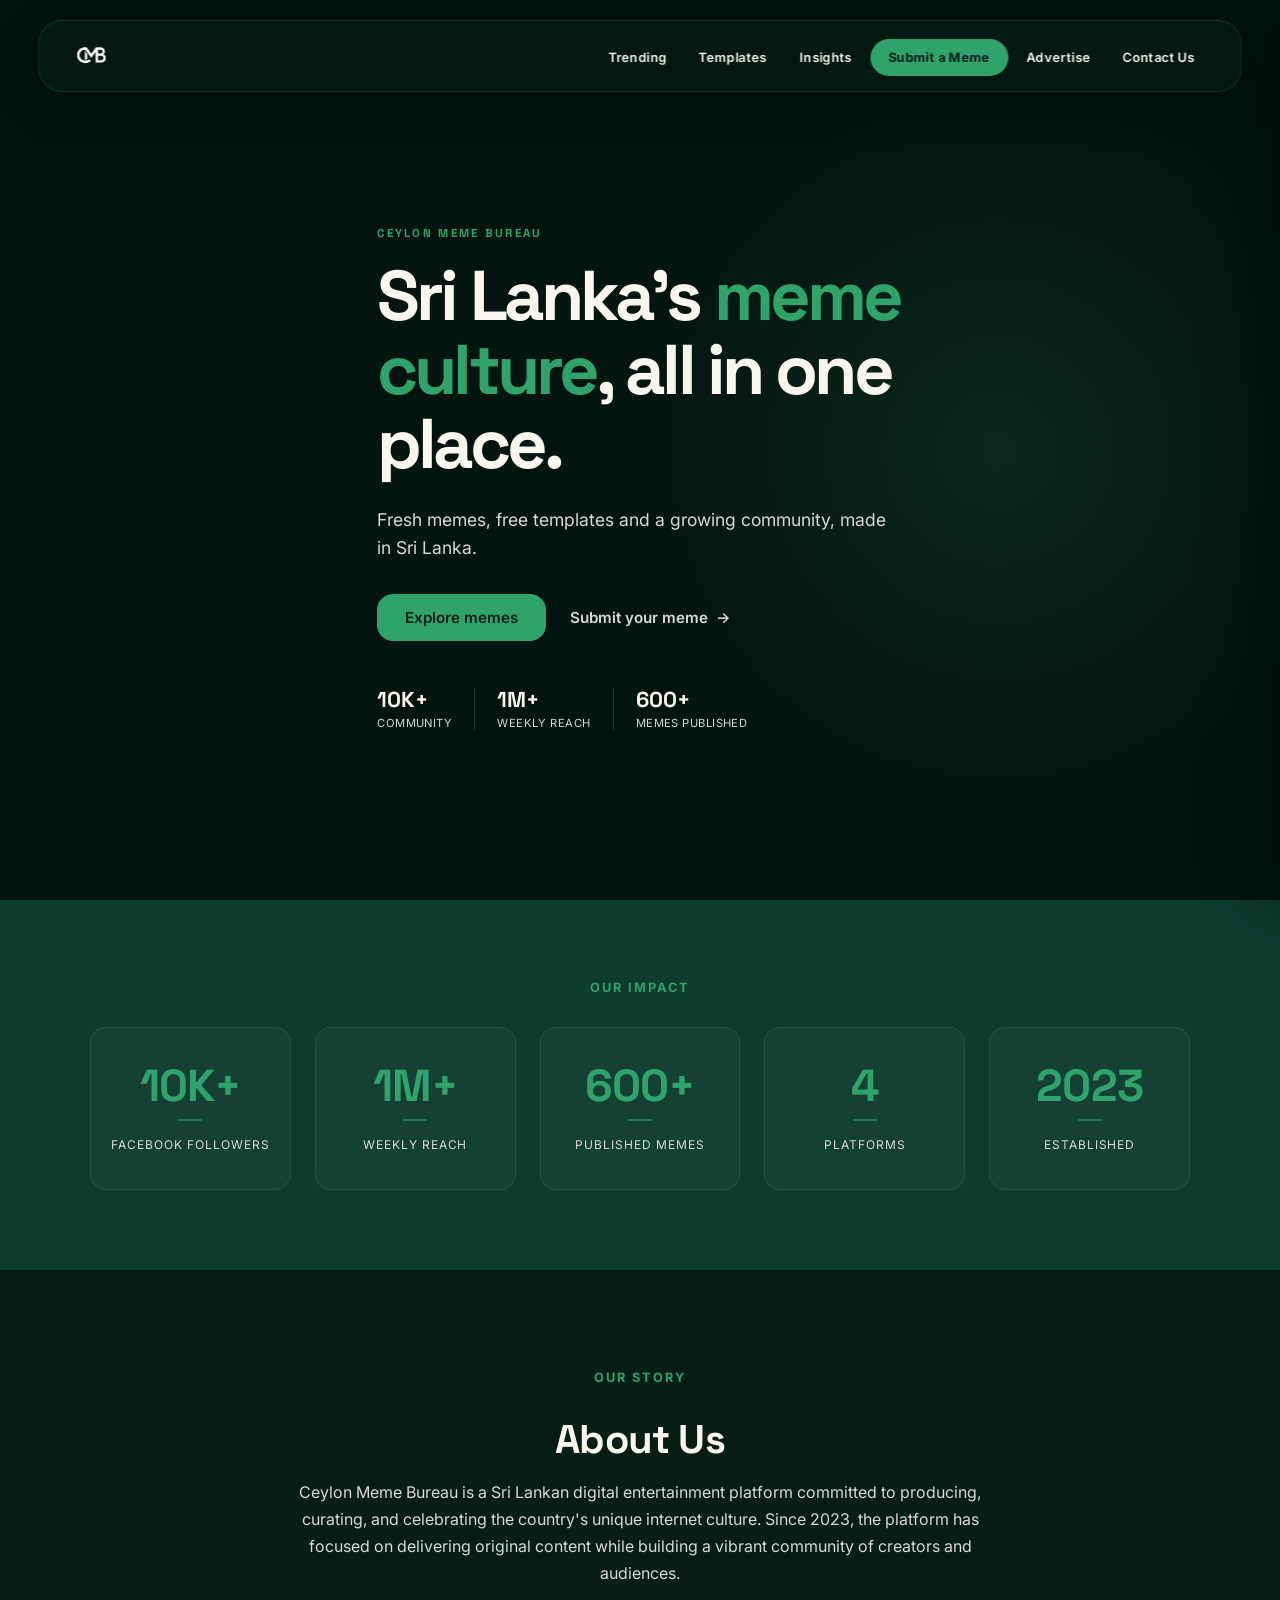
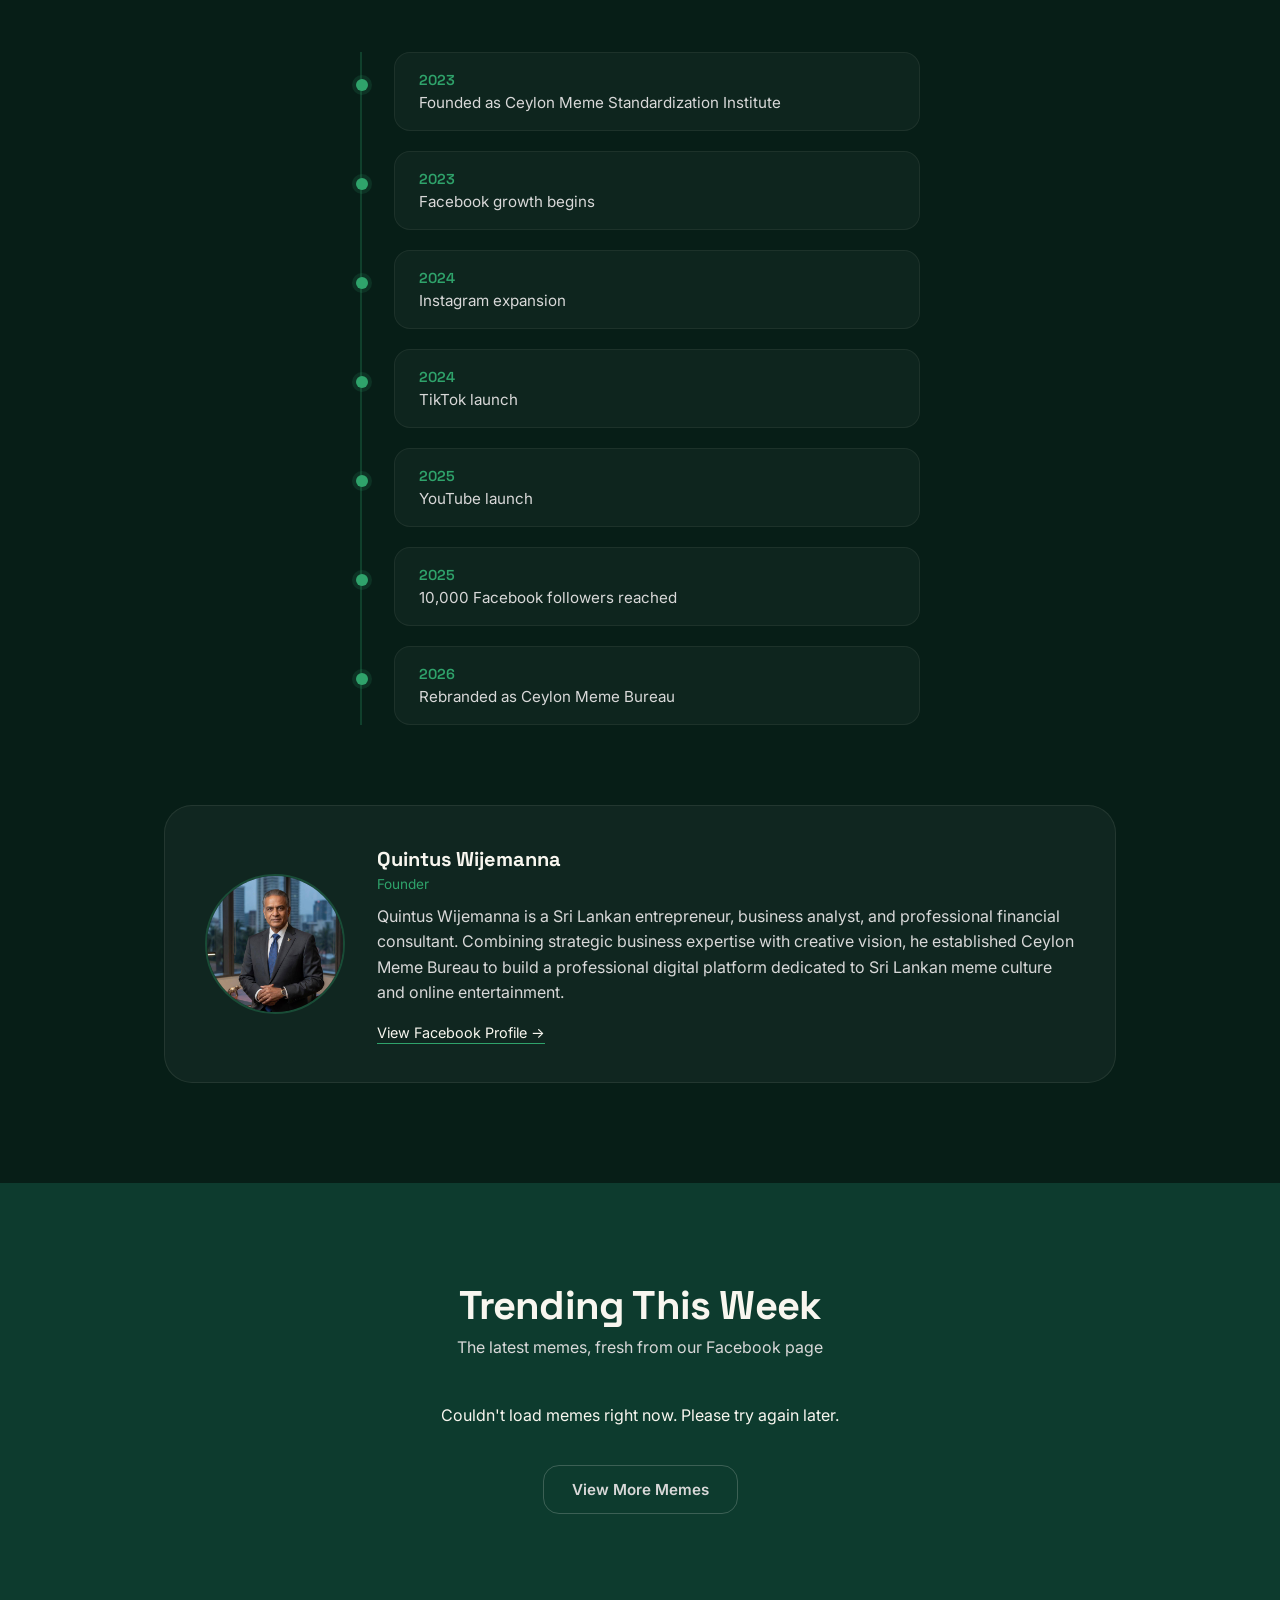
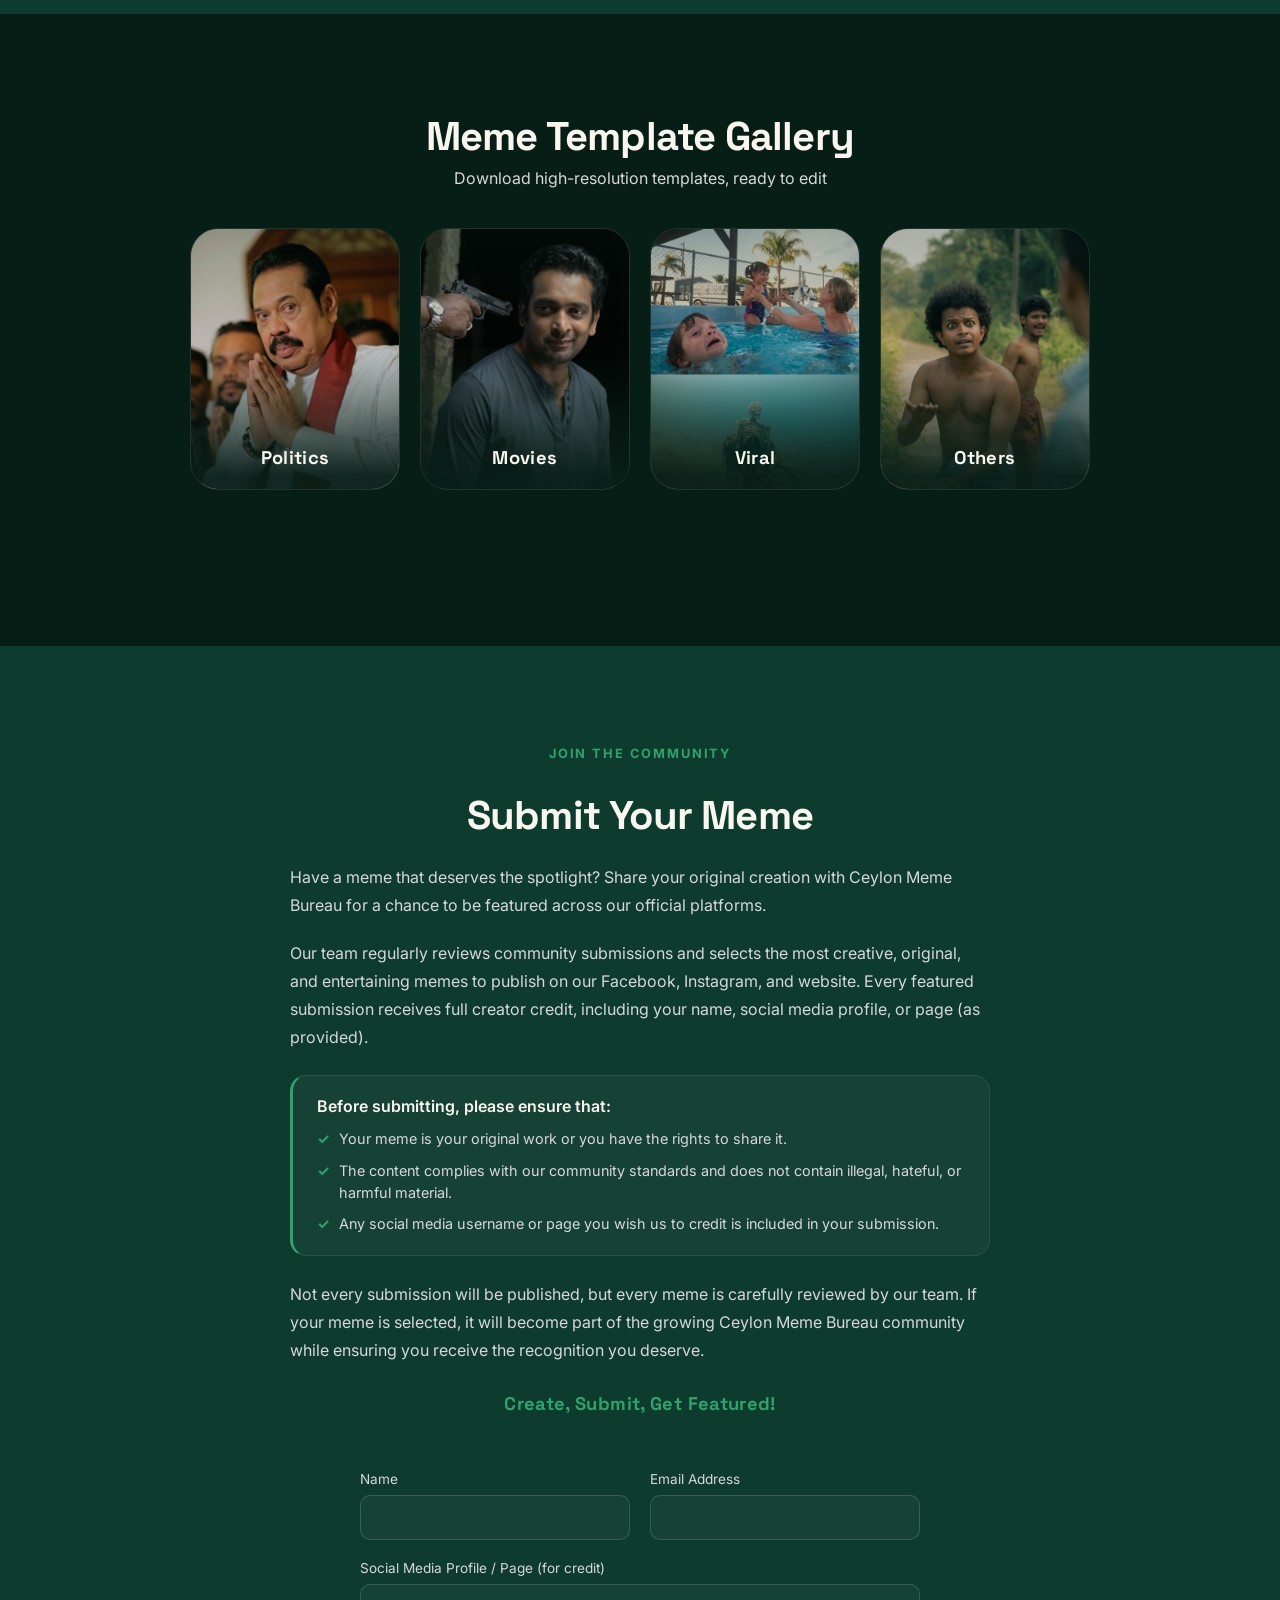
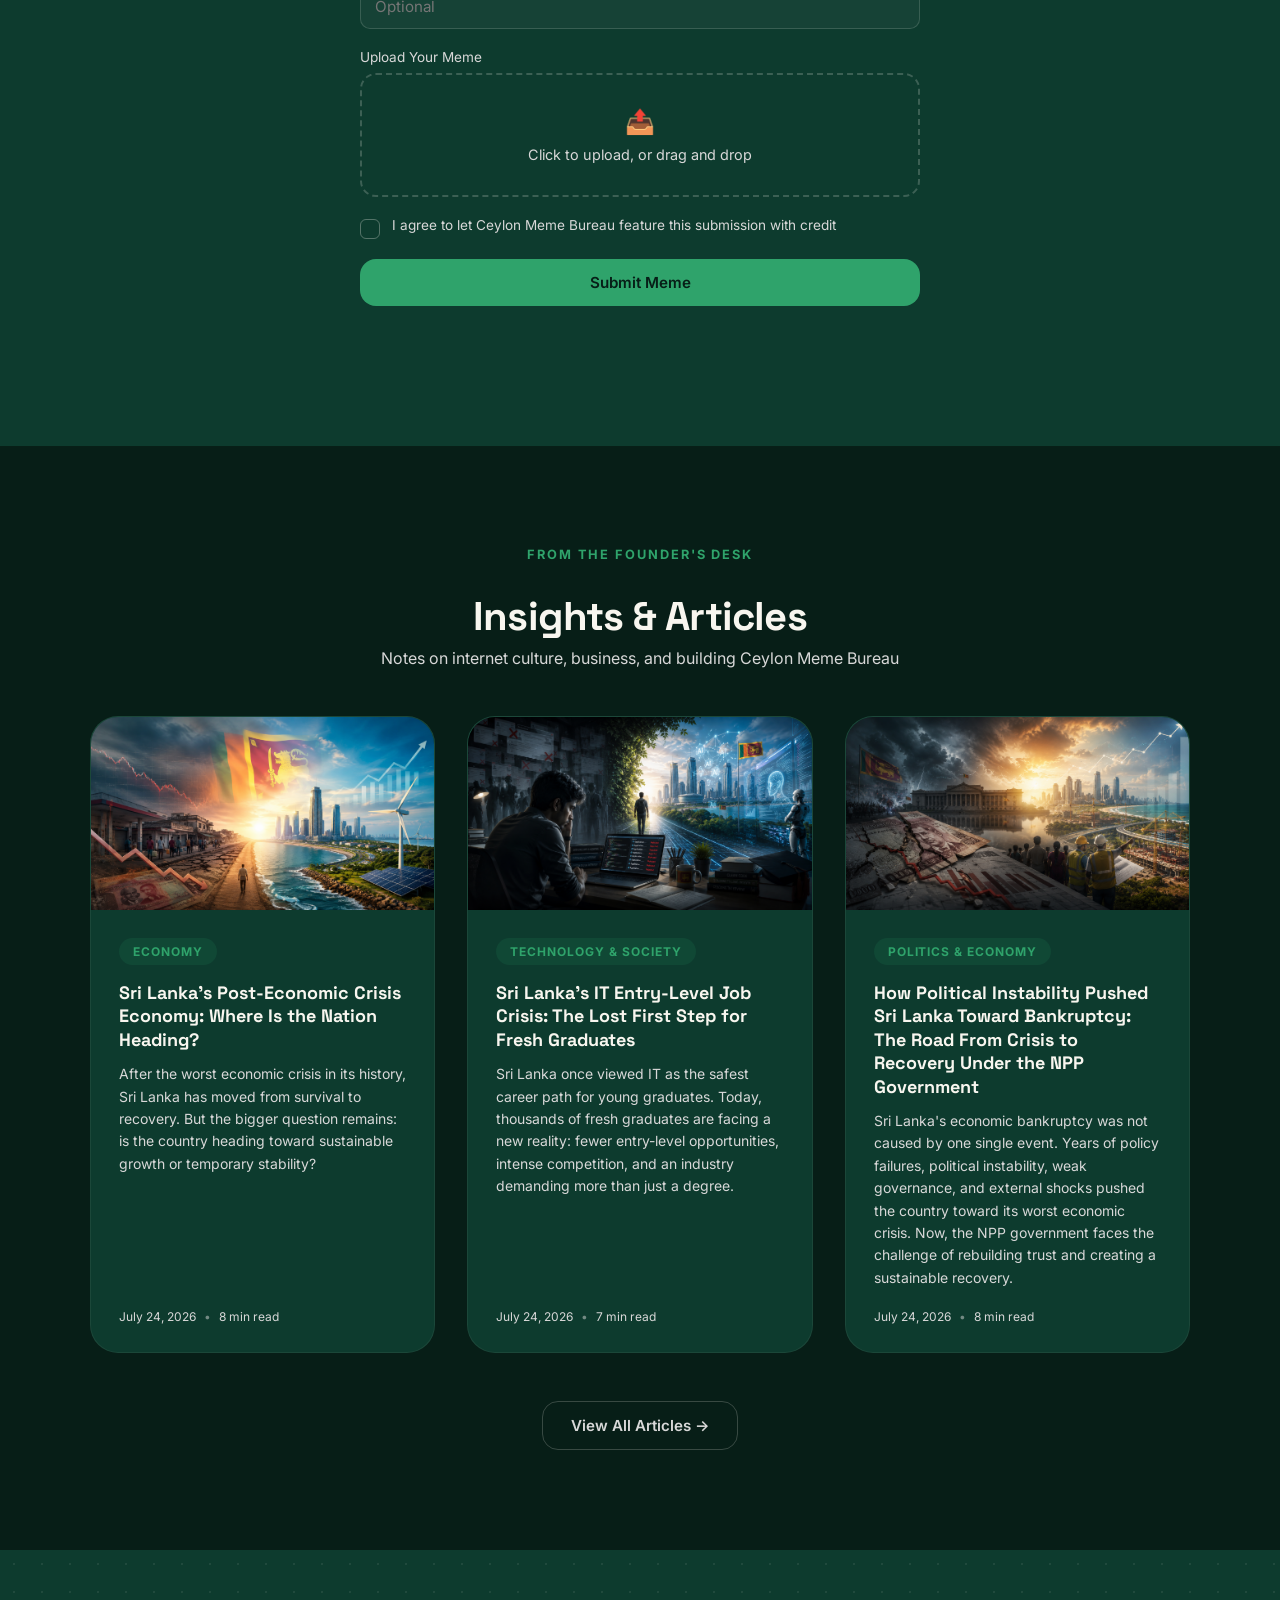
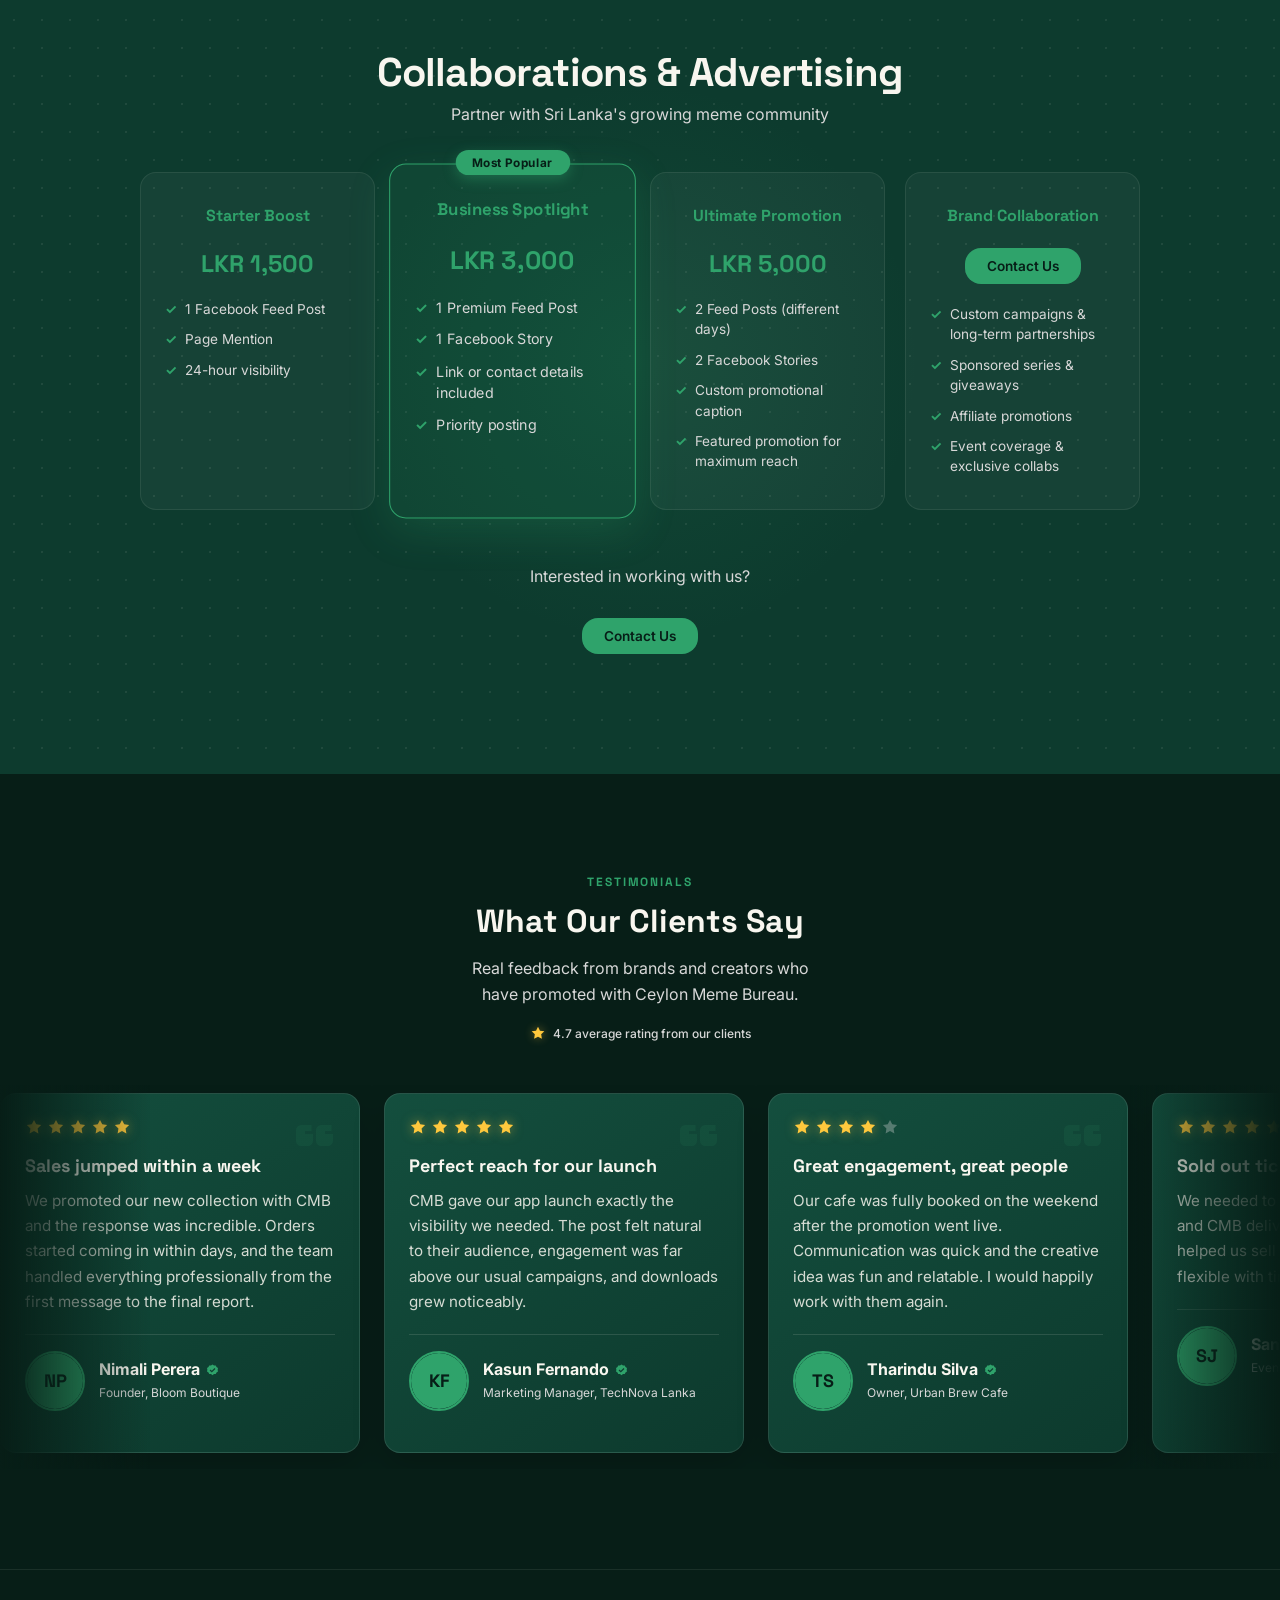
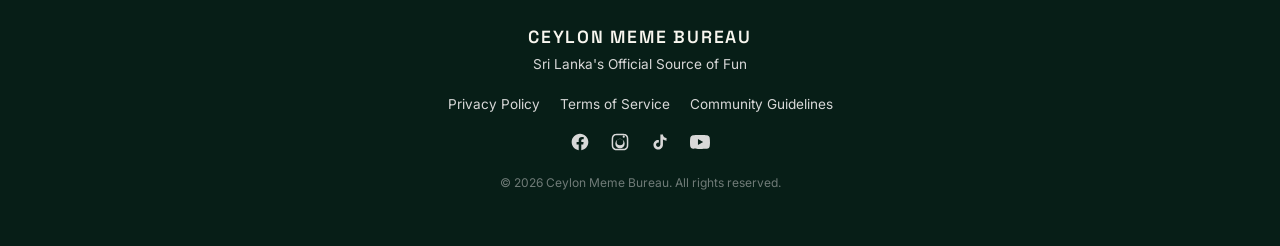
==== commit add02ab4: "Redesign landing hero with live meme collage Co-authored-by: Copilot <223556219+Copilot@users.norepl" ====
--- a/index.html
+++ b/index.html
@@ -23,50 +23,41 @@
   <!-- HERO SECTION -->
   <section class="hero">
 
-    <!-- Canvas where our particle animation will be drawn -->
-    <canvas id="particle-canvas"></canvas>
-
-    <!-- Dot grid background with cursor-following glow -->
-    <div class="hero-grid"></div>
-    <div class="hero-spotlight" id="hero-spotlight"></div>
-
-    <!-- Soft ambient glow layers behind the content -->
-    <div class="hero-glow hero-glow--one"></div>
-    <div class="hero-glow hero-glow--two"></div>
-
     <div id="site-nav"></div>
 
-    <!-- Main glass content panel -->
-
-<!-- Two-column hero content: big logo left, text + buttons right (glass box removed) -->
-<div class="hero-columns">
-
-      <div class="hero-icon-col">
-        <div class="hero-icon-glow"></div>
-        <img src="assets/images/hero-icon.png" alt="Ceylon Meme Bureau logo" class="hero-icon" id="hero-box-logo">
-      </div>
-
+    <div class="hero-columns">
       <div class="hero-text-col">
-        <span class="hero-badge">Sri Lanka's #1 Meme Page</span>
-        <h1 class="hero-title">CEYLON MEME<br>BUREAU</h1>
-        <p class="hero-tagline">Sri Lanka's Official Source of Fun</p>
-        <p class="hero-description">
-          Bringing Sri Lanka's internet culture together through original memes,
-          viral entertainment, and a thriving creator community. From trending
-          humor to premium meme resources, Ceylon Meme Bureau is where creativity
-          meets comedy.
-        </p>
+        <span class="hero-eyebrow">CEYLON MEME BUREAU</span>
+        <h1 class="hero-title">Sri Lanka's <span class="hero-highlight">meme culture</span>, all in one place.</h1>
+        <p class="hero-description">Fresh memes, free templates and a growing community, made in Sri Lanka.</p>
 
         <div class="hero-buttons">
-          <a href="#trending" class="btn btn--primary">Explore Memes</a>
-          <a href="#submit" class="btn btn--secondary">Submit Your Meme</a>
+          <a href="#trending" class="btn btn--primary">Explore memes</a>
+          <a href="#submit" class="hero-submit-link">Submit your meme <span aria-hidden="true">→</span></a>
         </div>
-      </div>
-
-    </div>
-
-<!-- Small scroll hint at the bottom of the hero -->
-    <div class="scroll-hint">Scroll</div>
+
+        <div class="hero-proof" aria-label="Community impact">
+          <div class="hero-proof-item">
+            <strong>10K+</strong>
+            <span>community</span>
+          </div>
+          <div class="hero-proof-item">
+            <strong>1M+</strong>
+            <span>weekly reach</span>
+          </div>
+          <div class="hero-proof-item">
+            <strong>600+</strong>
+            <span>memes published</span>
+          </div>
+        </div>
+      </div>
+
+      <div class="hero-collage" id="hero-collage" aria-hidden="true">
+        <div class="hero-collage-fade hero-collage-fade--top"></div>
+        <div class="hero-collage-viewport"></div>
+        <div class="hero-collage-fade hero-collage-fade--bottom"></div>
+      </div>
+    </div>
   </section>
 
   <!-- LIVE STATISTICS SECTION -->
@@ -421,6 +412,7 @@
   <script defer src="js/navbar.js"></script>
   <script defer src="js/nav.js"></script>
   <script defer src="js/trending.js"></script>
+  <script defer src="js/hero.js"></script>
   <script defer src="js/script.js"></script>
   <script defer src="js/client-feedback.js"></script>
 </body>
--- a/css/style.css
+++ b/css/style.css
@@ -54,78 +54,16 @@
 .hero {
   position: relative;
   width: 100%;
-  height: 100vh;
+  min-height: 100svh;
   display: flex;
   flex-direction: column;
   align-items: center;
   justify-content: center;
   overflow: hidden;
-  background: radial-gradient(circle at 50% 20%, var(--color-secondary-green) 0%, var(--color-bg) 65%);
-}
-
-/* Canvas sits behind everything else in the hero */
-#particle-canvas {
-  position: absolute;
-  top: 0;
-  left: 0;
-  width: 100%;
-  height: 100%;
-  z-index: 1;
-}
-
-/* Dot grid pattern */
-.hero-grid {
-  position: absolute;
-  top: 0;
-  left: 0;
-  width: 100%;
-  height: 100%;
-  z-index: 0;
-  background-image: radial-gradient(rgba(248, 246, 239, 0.15) 1px, transparent 1px);
-  background-size: 28px 28px;
-}
-
-/* Glow that follows the cursor, revealing the grid brighter underneath it */
-.hero-spotlight {
-  position: absolute;
-  top: 0;
-  left: 0;
-  width: 100%;
-  height: 100%;
-  z-index: 1;
-  pointer-events: none;
-  background: radial-gradient(
-    circle 350px at var(--spotlight-x, 50%) var(--spotlight-y, 50%),
-    rgba(47, 163, 107, 0.18),
-    transparent 70%
-  );
-  transition: background 0.1s ease;
-}
-
-/* Ambient glow blobs for depth — pure CSS, no images needed */
-.hero-glow {
-  position: absolute;
-  border-radius: 50%;
-  filter: blur(120px);
-  opacity: 0.35;
-  z-index: 1;
-  pointer-events: none;
-}
-
-.hero-glow--one {
-  width: 500px;
-  height: 500px;
-  background: var(--color-accent);
-  top: -150px;
-  left: -100px;
-}
-
-.hero-glow--two {
-  width: 400px;
-  height: 400px;
-  background: var(--color-secondary-green);
-  bottom: -120px;
-  right: -80px;
+  padding: 120px 24px 64px;
+  background:
+    radial-gradient(circle at 78% 50%, rgba(47, 163, 107, 0.14), transparent 34%),
+    #04140F;
 }
 
 /* Top nav */
@@ -205,6 +143,28 @@
 
 width:calc(100% - 36px);
 
+}
+
+.nav-links .nav-cta {
+  padding: 11px 18px;
+  background: var(--color-accent);
+  color: var(--color-bg);
+  font-weight: 700;
+}
+
+.nav-links .nav-cta:hover {
+  background: var(--color-accent);
+  color: var(--color-bg);
+  box-shadow: 0 6px 18px rgba(47, 163, 107, 0.25);
+}
+
+.nav-links .nav-cta::after {
+  display: none;
+}
+
+.nav-links .nav-cta:focus-visible {
+  outline: 2px solid var(--color-off-white);
+  outline-offset: 3px;
 }
 
 /* Hamburger button — hidden on desktop */
@@ -385,105 +345,209 @@
   align-items: center;
 }
 
-/* Two-column hero layout — no glass panel, big logo left / text right */
 .hero-columns {
   position: relative;
-  z-index: 3;
+  z-index: 1;
   width: 100%;
   max-width: 1200px;
-  margin: 40px auto 0;
-  padding: 0 40px;
+  margin: 0 auto;
+  padding: 0 16px;
   display: flex;
   align-items: center;
   justify-content: center;
-  gap: 64px;
-}
-
-.hero-icon-col {
-  position: relative;
-  flex: 1 1 0;
-  display: flex;
-  justify-content: center;
-  align-items: center;
-}
-
-.hero-icon-glow {
-  position: absolute;
-  width: 420px;
-  height: 420px;
-  background: radial-gradient(circle, rgba(47, 163, 107, 0.45) 0%, transparent 70%);
-  filter: blur(60px);
-  z-index: 0;
-  pointer-events: none;
-}
-
-.hero-icon {
-  position: relative;
-  z-index: 1;
-  width: min(520px, 100%);
-  height: auto;
+  gap: 72px;
+}
+
+.hero-text-col {
+  flex: 0 0 45%;
+  text-align: left;
+}
+
+.hero-eyebrow {
   display: block;
-  animation: heroFloat 4s ease-in-out infinite alternate;
-}
-
-@keyframes heroFloat {
-  from {
-    transform: translateY(-10px);
-  }
-  to {
-    transform: translateY(10px);
-  }
-}
-
-.hero-text-col {
-  flex: 1 1 0;
-  text-align: left;
+  margin-bottom: 20px;
+  color: var(--color-accent);
+  font-family: var(--font-heading);
+  font-size: 0.72rem;
+  font-weight: 700;
+  letter-spacing: 0.2em;
 }
 
 .hero-title {
+  max-width: 650px;
+  margin-bottom: 24px;
   font-family: var(--font-heading);
   font-weight: 700;
-  font-size: clamp(1.8rem, 4.2vw, 3.4rem);
-  line-height: 1.15;
-  letter-spacing: 0.02em;
-  margin-bottom: 12px;
-}
-
-.hero-badge {
+  font-size: clamp(2.4rem, 5.5vw, 4.5rem);
+  line-height: 1.05;
+  letter-spacing: -0.055em;
+}
+
+.hero-highlight {
+  color: var(--color-accent);
+}
+
+.hero-description {
+  max-width: 34rem;
+  margin-bottom: 32px;
+  color: var(--color-light-gray);
+  font-size: 1.1rem;
+  line-height: 1.6;
+}
+
+.hero-buttons {
+  display: flex;
+  align-items: center;
+  gap: 24px;
+  flex-wrap: wrap;
+}
+
+.hero-submit-link {
+  color: var(--color-light-gray);
+  font-size: 0.95rem;
+  font-weight: 600;
+  text-decoration: none;
+  transition: color 0.25s ease;
+}
+
+.hero-submit-link span {
   display: inline-block;
-  padding: 6px 16px;
-  margin-bottom: 16px;
-  font-size: 0.75rem;
-  font-weight: 600;
-  letter-spacing: 0.05em;
+  margin-left: 4px;
+  transition: transform 0.25s ease;
+}
+
+.hero-submit-link:hover {
+  color: var(--color-off-white);
+}
+
+.hero-submit-link:hover span {
+  transform: translateX(4px);
+}
+
+.hero-submit-link:focus-visible {
+  outline: 2px solid var(--color-accent);
+  outline-offset: 4px;
+  border-radius: 2px;
+}
+
+.hero-proof {
+  display: flex;
+  align-items: stretch;
+  margin-top: 48px;
+}
+
+.hero-proof-item {
+  display: flex;
+  flex-direction: column;
+  gap: 5px;
+  padding: 0 22px;
+  border-left: 1px solid rgba(248, 246, 239, 0.16);
+}
+
+.hero-proof-item:first-child {
+  padding-left: 0;
+  border-left: none;
+}
+
+.hero-proof-item strong {
+  color: var(--color-off-white);
+  font-family: var(--font-heading);
+  font-size: 1.35rem;
+  line-height: 1;
+}
+
+.hero-proof-item span {
+  color: var(--color-light-gray);
+  font-size: 0.7rem;
+  letter-spacing: 0.04em;
   text-transform: uppercase;
-  color: var(--color-accent);
-  background: rgba(47, 163, 107, 0.12);
-  border: 1px solid rgba(47, 163, 107, 0.3);
-  border-radius: 999px;
-}
-
-.hero-tagline {
-  font-family: var(--font-heading);
-  font-weight: 500;
-  font-size: 1.1rem;
-  color: var(--color-accent);
-  margin-bottom: 20px;
-}
-
-.hero-description {
-  font-size: 1rem;
-  line-height: 1.7;
-  color: var(--color-light-gray);
-  margin-bottom: 36px;
-}
-
-/* Buttons */
-.hero-buttons {
-  display: flex;
-  gap: 16px;
-  justify-content: flex-start;
-  flex-wrap: wrap;
+}
+
+.hero-collage {
+  position: relative;
+  flex: 0 0 55%;
+  width: 100%;
+  height: 500px;
+  transform: rotate(-5deg);
+  transform-origin: center;
+}
+
+.hero-collage-viewport {
+  display: grid;
+  grid-template-columns: repeat(3, 1fr);
+  gap: 14px;
+  height: 100%;
+  overflow: hidden;
+}
+
+.hero-collage-column {
+  display: flex;
+  flex-direction: column;
+  gap: 14px;
+  min-width: 0;
+  will-change: transform;
+  animation: hero-collage-up 34s linear infinite;
+}
+
+.hero-collage-column--2 {
+  animation-name: hero-collage-down;
+  animation-duration: 39s;
+}
+
+.hero-collage-column--3 {
+  animation-duration: 37s;
+}
+
+.hero-collage-tile {
+  display: block;
+  flex: 0 0 150px;
+  width: 100%;
+  aspect-ratio: 4 / 5;
+  object-fit: cover;
+  border: 1px solid rgba(248, 246, 239, 0.08);
+  border-radius: var(--radius-md);
+}
+
+.hero-collage-fade {
+  position: absolute;
+  right: 0;
+  left: 0;
+  z-index: 1;
+  height: 100px;
+  pointer-events: none;
+}
+
+.hero-collage-fade--top {
+  top: 0;
+  background: linear-gradient(#04140F, transparent);
+}
+
+.hero-collage-fade--bottom {
+  bottom: 0;
+  background: linear-gradient(transparent, #04140F);
+}
+
+.hero-collage--paused .hero-collage-column,
+.hero-collage--paused .hero-collage-mobile-track {
+  animation-play-state: paused;
+}
+
+@keyframes hero-collage-up {
+  from {
+    transform: translateY(0);
+  }
+  to {
+    transform: translateY(-50%);
+  }
+}
+
+@keyframes hero-collage-down {
+  from {
+    transform: translateY(-50%);
+  }
+  to {
+    transform: translateY(0);
+  }
 }
 
 .btn {
@@ -524,26 +588,6 @@
   color: var(--color-off-white);
   border-color: rgba(248, 246, 239, 0.4);
   background: rgba(248, 246, 239, 0.03);
-}
-
-/* Scroll hint */
-.scroll-hint {
-  position: absolute;
-  bottom: 32px;
-  left: 0;
-  width: 100%;
-  text-align: center;
-  font-size: 0.75rem;
-  letter-spacing: 0.2em;
-  color: var(--color-light-gray);
-  opacity: 0.6;
-  z-index: 3;
-  animation: bob 2.4s ease-in-out infinite;
-}
-
-@keyframes bob {
-  0%, 100% { transform: translateY(0); }
-  50% { transform: translateY(8px); }
 }
 
 /* ============================================
@@ -1998,27 +2042,123 @@
 @media (max-width: 900px) {
   .hero {
     height: auto;
-    min-height: 100vh;
+    min-height: 0;
     justify-content: flex-start;
-    padding-top: 140px;
-    padding-bottom: 60px;
+    align-items: stretch;
+    padding: 110px 16px 48px;
   }
 
   .hero-columns {
     flex-direction: column;
-    gap: 32px;
-  }
-
-  .hero-icon {
-    width: min(280px, 65%);
+    gap: 40px;
+    padding: 0;
   }
 
   .hero-text-col {
-    text-align: center;
+    flex-basis: auto;
+    width: 100%;
+    text-align: left;
+  }
+
+  .hero-title {
+    max-width: 620px;
+    font-size: clamp(2.4rem, 8vw, 3.8rem);
   }
 
   .hero-buttons {
-    justify-content: center;
+    justify-content: flex-start;
+  }
+
+  .hero-collage {
+    flex: 0 0 auto;
+    height: 150px;
+    transform: none;
+  }
+
+  .hero-collage-viewport {
+    display: block;
+  }
+
+  .hero-collage-column {
+    display: none;
+  }
+
+  .hero-collage-mobile-track {
+    display: flex;
+    width: max-content;
+    height: 100%;
+    gap: 12px;
+    will-change: transform;
+    animation: hero-collage-sideways 42s linear infinite;
+  }
+
+  .hero-collage-mobile-track .hero-collage-tile {
+    flex: 0 0 112px;
+    width: 112px;
+    height: 140px;
+  }
+
+  .hero-collage-fade {
+    top: 0;
+    bottom: 0;
+    width: 44px;
+    height: auto;
+  }
+
+  .hero-collage-fade--top {
+    right: auto;
+    background: linear-gradient(90deg, #04140F, transparent);
+  }
+
+  .hero-collage-fade--bottom {
+    left: auto;
+    background: linear-gradient(270deg, #04140F, transparent);
+  }
+
+  @keyframes hero-collage-sideways {
+    from {
+      transform: translateX(0);
+    }
+    to {
+      transform: translateX(-50%);
+    }
+  }
+}
+
+@media (max-width: 600px) {
+  .hero-buttons {
+    align-items: flex-start;
+  }
+
+  .hero .btn {
+    width: 100%;
+  }
+
+  .hero-submit-link {
+    padding: 4px 0;
+  }
+
+  .hero-proof {
+    margin-top: 40px;
+  }
+
+  .hero-proof-item {
+    padding: 0 12px;
+  }
+
+  .hero-proof-item strong {
+    font-size: 1.15rem;
+  }
+
+  .hero-proof-item span {
+    font-size: 0.62rem;
+  }
+}
+
+@media (prefers-reduced-motion: reduce) {
+  .hero-collage-column,
+  .hero-collage-mobile-track {
+    animation: none;
   }
 }
 
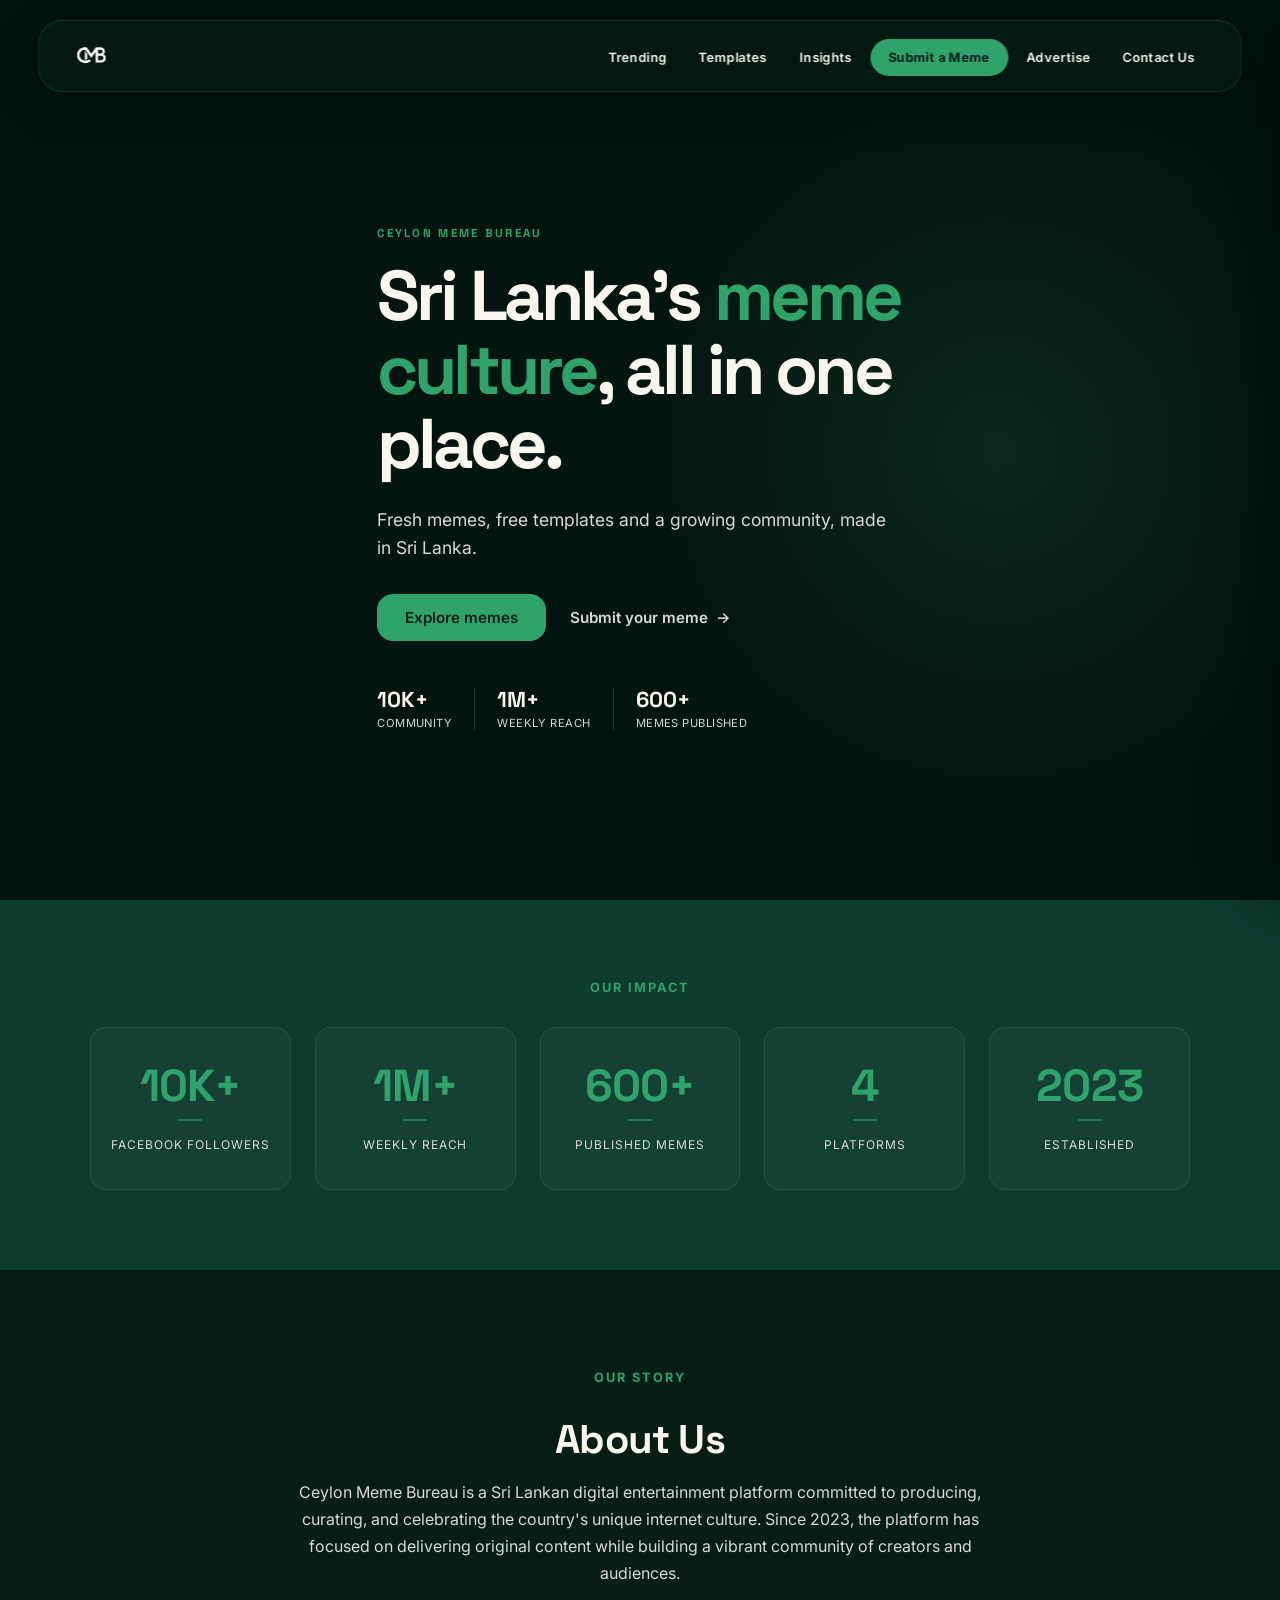
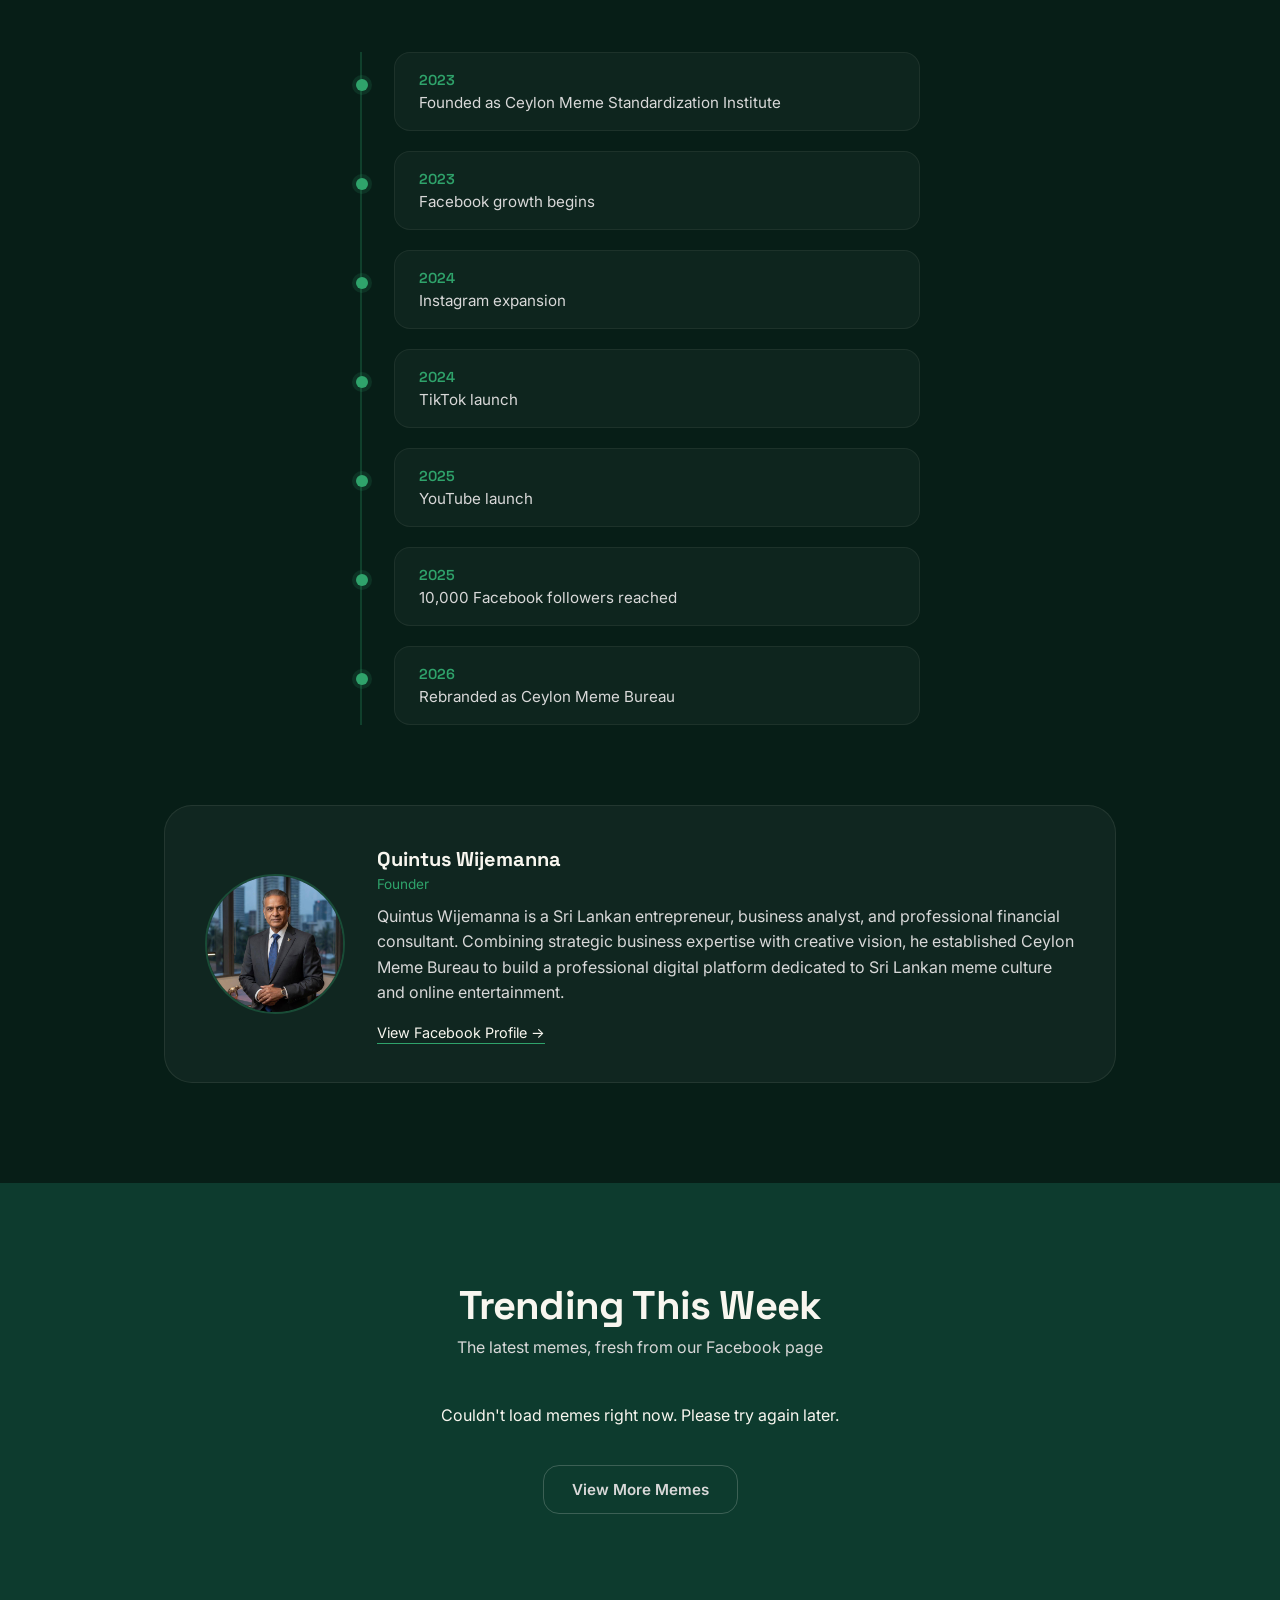
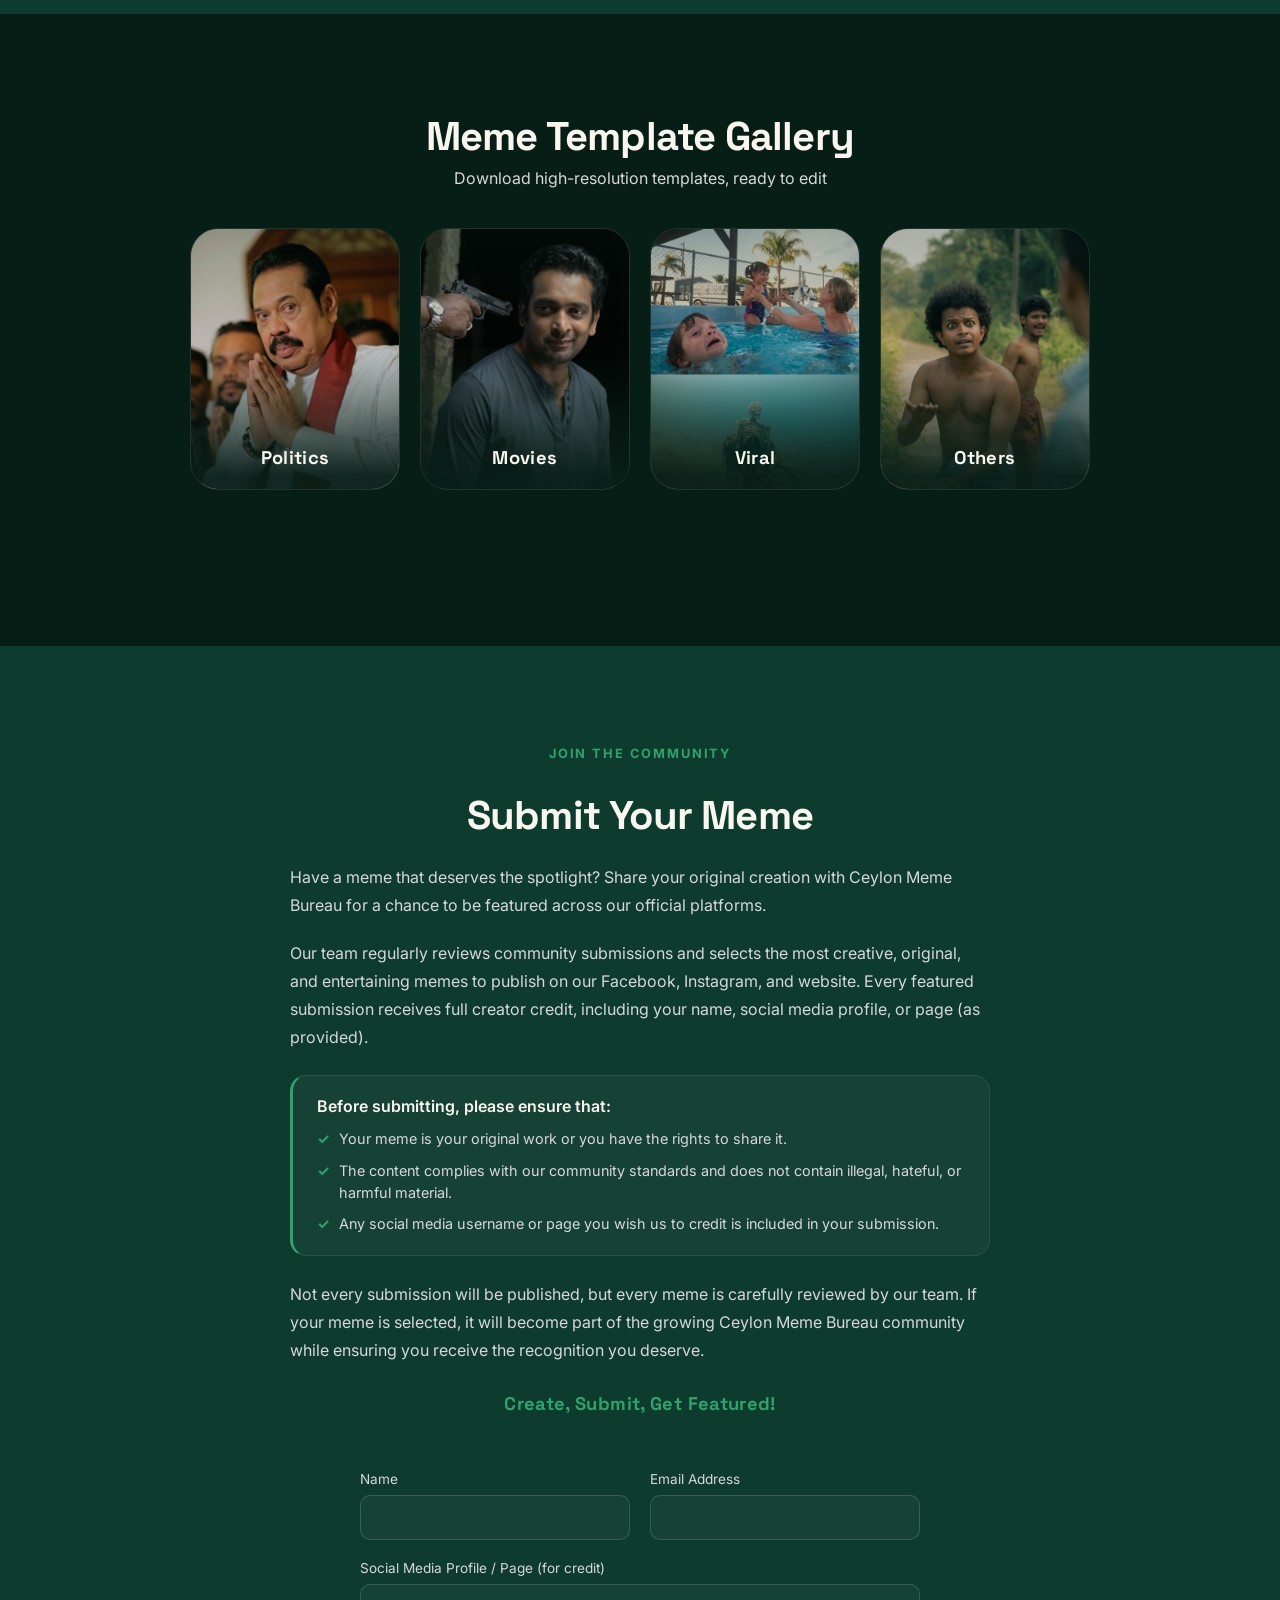
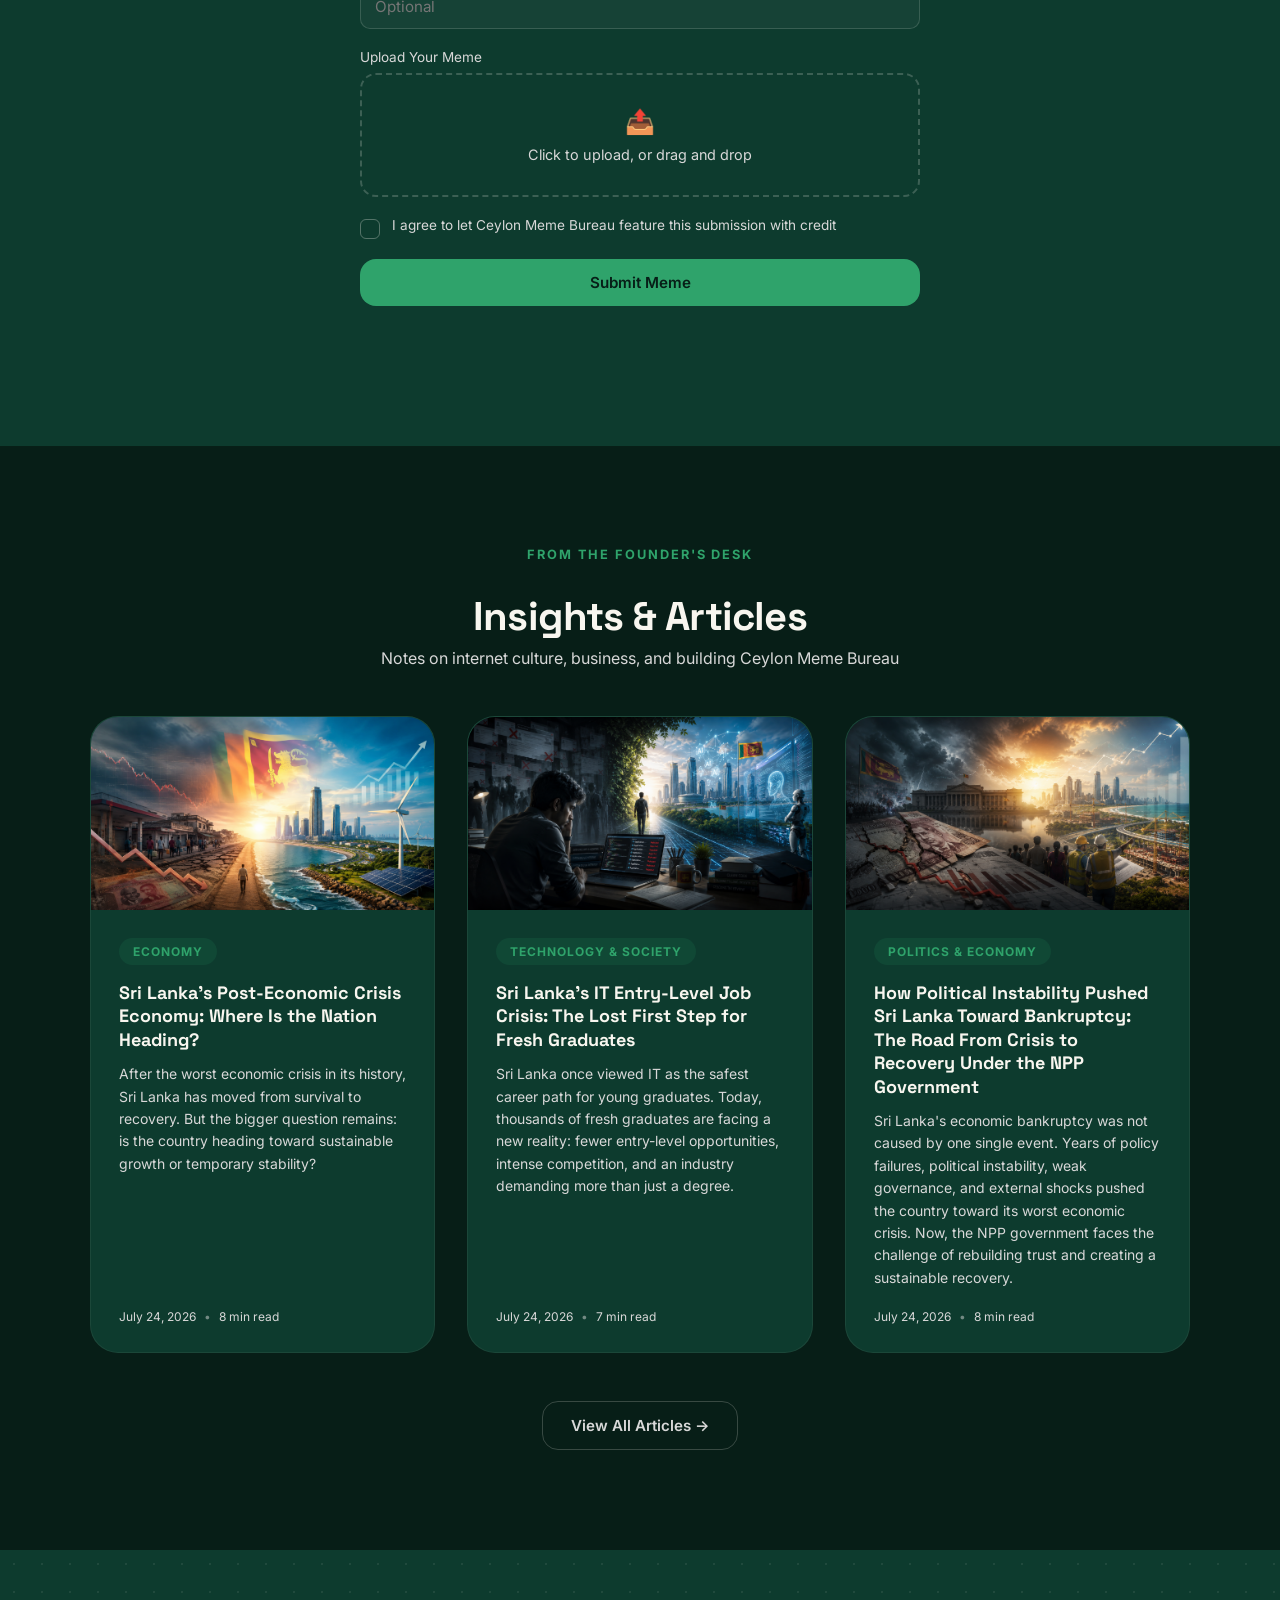
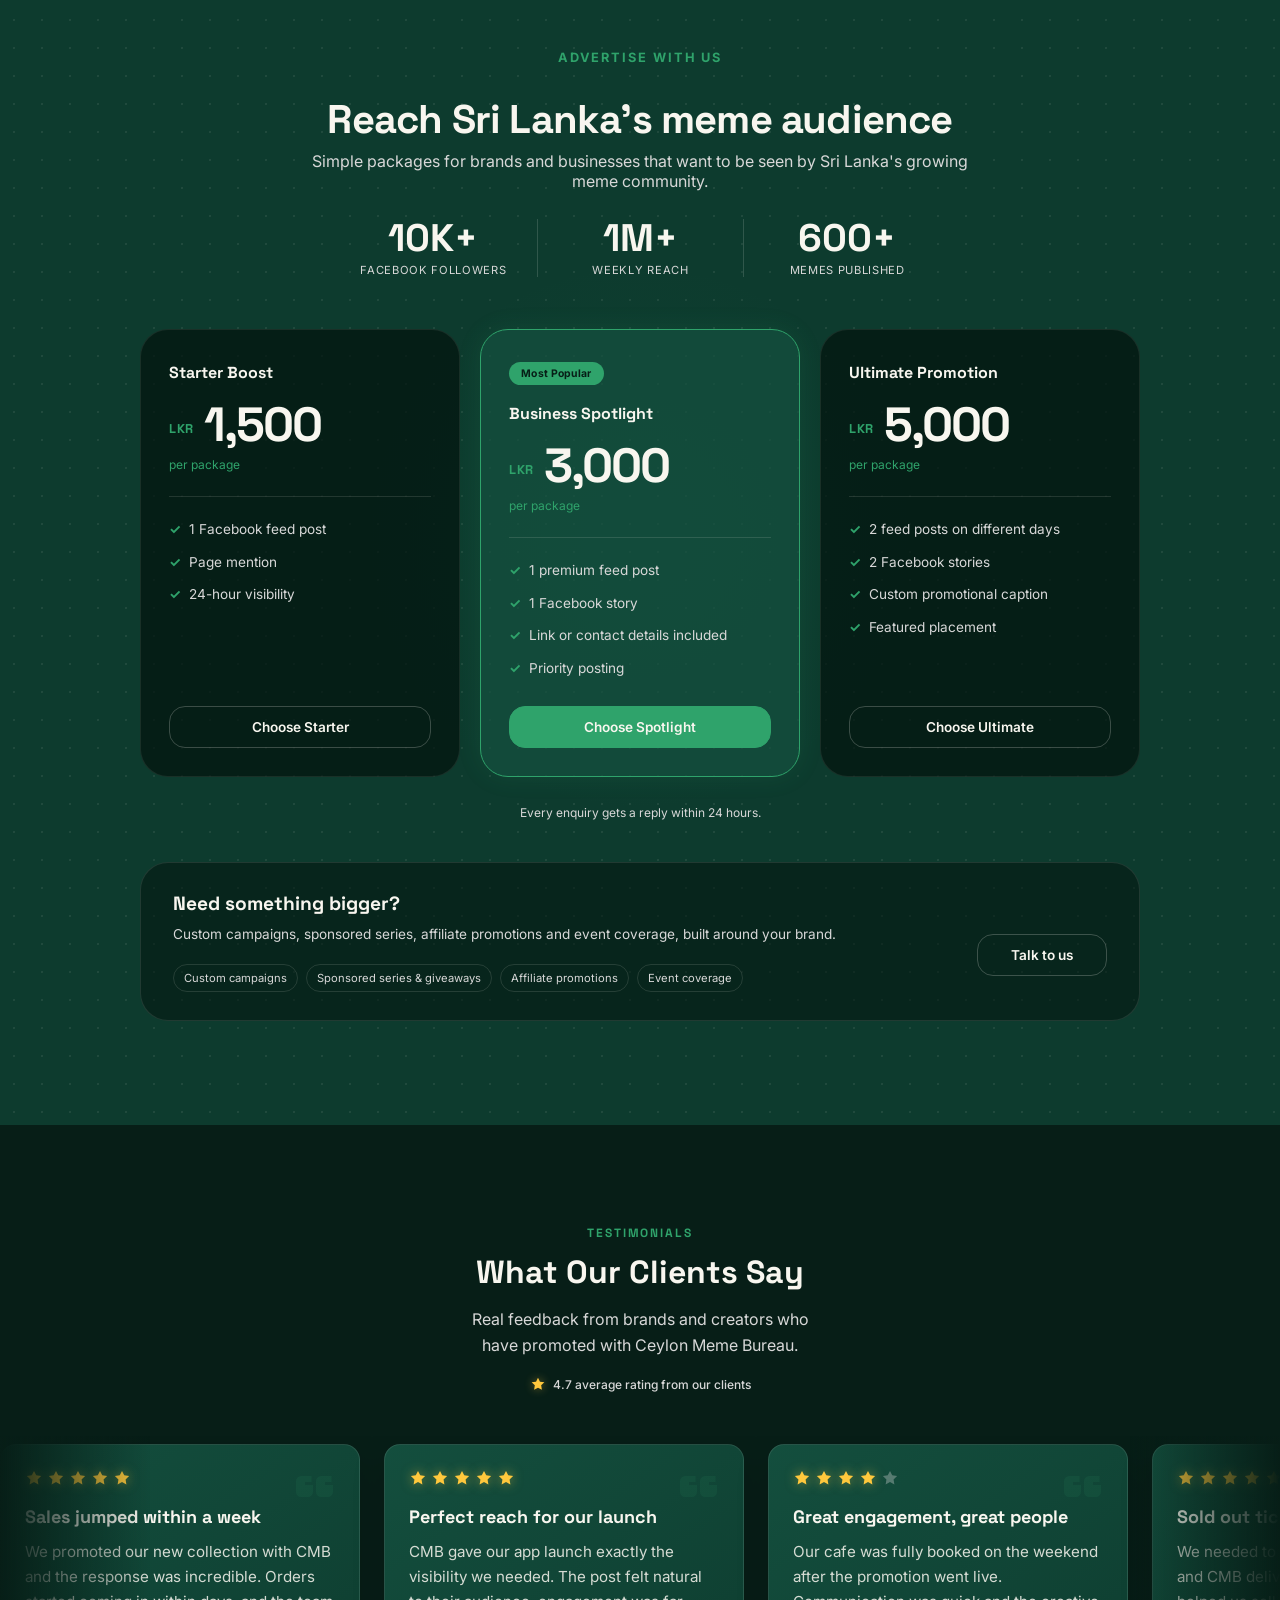
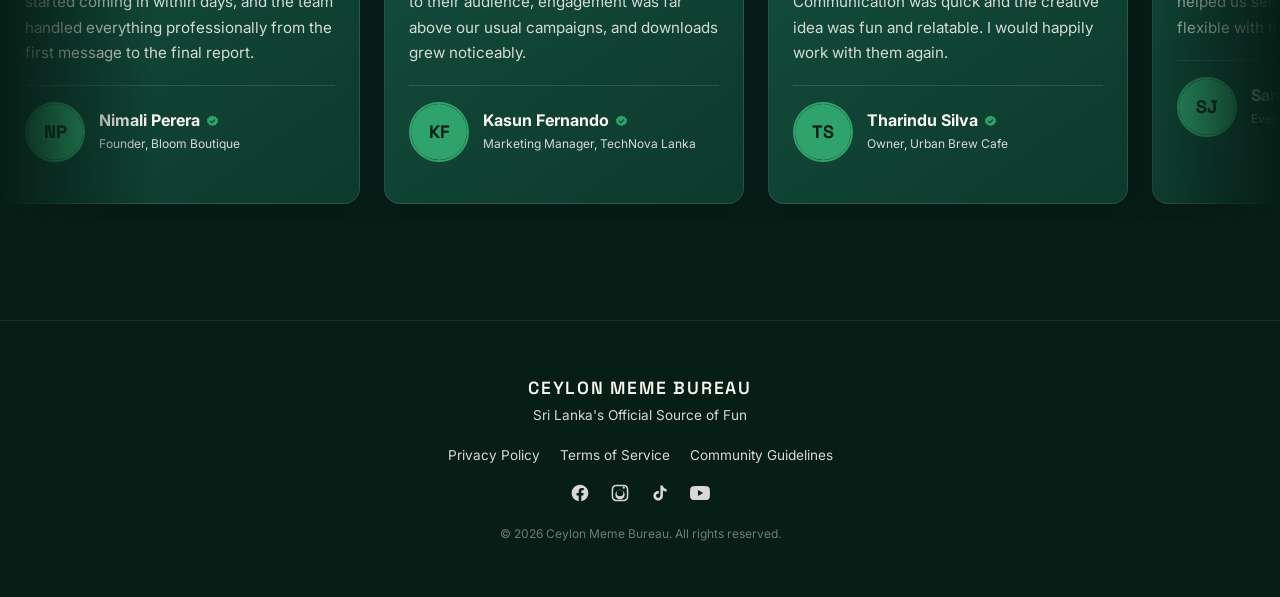
==== commit 13d480df: "Redesign collaborations and advertising section" ====
--- a/index.html
+++ b/index.html
@@ -295,60 +295,85 @@
     <div class="collab-grid-bg"></div>
     <div class="collab-spotlight" id="collab-spotlight"></div>
     
-    <h2 class="section-title">Collaborations & Advertising</h2>
-    <p class="section-subtitle">Partner with Sri Lanka's growing meme community</p>
+    <span class="stats-eyebrow">ADVERTISE WITH US</span>
+    <h2 class="section-title">Reach Sri Lanka's meme audience</h2>
+    <p class="section-subtitle">Simple packages for brands and businesses that want to be seen by Sri Lanka's growing meme community.</p>
+
+    <div class="collab-proof" aria-label="Audience proof points">
+      <div class="collab-proof-item">
+        <strong>10K+</strong>
+        <span>Facebook followers</span>
+      </div>
+      <div class="collab-proof-item">
+        <strong>1M+</strong>
+        <span>weekly reach</span>
+      </div>
+      <div class="collab-proof-item">
+        <strong>600+</strong>
+        <span>memes published</span>
+      </div>
+    </div>
 
     <div class="collab-grid">
 
-      <div class="collab-card">
+      <article class="collab-card">
         <h3>Starter Boost</h3>
-        <div class="collab-price">LKR 1,500</div>
+        <div class="collab-price"><span>LKR</span> 1,500</div>
+        <p class="collab-price-line">per package</p>
+        <div class="collab-card-divider"></div>
         <ul class="collab-features">
-          <li>1 Facebook Feed Post</li>
-          <li>Page Mention</li>
+          <li>1 Facebook feed post</li>
+          <li>Page mention</li>
           <li>24-hour visibility</li>
         </ul>
-      </div>
-
-      <div class="collab-card collab-card--featured">
+        <a href="mailto:ceylonmemebureau@gmail.com?subject=Starter%20Boost%20Enquiry&amp;body=Hi%20Ceylon%20Meme%20Bureau%2C%0A%0AI%27m%20interested%20in%20the%20Starter%20Boost%20package%20(LKR%201%2C500).%0A%0ABusiness%20name%3A%20%0AWhat%20I%20want%20to%20promote%3A%20" class="btn collab-card-btn">Choose Starter</a>
+      </article>
+
+      <article class="collab-card collab-card--featured">
         <span class="collab-badge">Most Popular</span>
         <h3>Business Spotlight</h3>
-        <div class="collab-price">LKR 3,000</div>
+        <div class="collab-price"><span>LKR</span> 3,000</div>
+        <p class="collab-price-line">per package</p>
+        <div class="collab-card-divider"></div>
         <ul class="collab-features">
-          <li>1 Premium Feed Post</li>
-          <li>1 Facebook Story</li>
+          <li>1 premium feed post</li>
+          <li>1 Facebook story</li>
           <li>Link or contact details included</li>
           <li>Priority posting</li>
         </ul>
-      </div>
-
-      <div class="collab-card">
+        <a href="mailto:ceylonmemebureau@gmail.com?subject=Business%20Spotlight%20Enquiry&amp;body=Hi%20Ceylon%20Meme%20Bureau%2C%0A%0AI%27m%20interested%20in%20the%20Business%20Spotlight%20package%20(LKR%203%2C000).%0A%0ABusiness%20name%3A%20%0AWhat%20I%20want%20to%20promote%3A%20" class="btn btn--primary collab-card-btn">Choose Spotlight</a>
+      </article>
+
+      <article class="collab-card">
         <h3>Ultimate Promotion</h3>
-        <div class="collab-price">LKR 5,000</div>
+        <div class="collab-price"><span>LKR</span> 5,000</div>
+        <p class="collab-price-line">per package</p>
+        <div class="collab-card-divider"></div>
         <ul class="collab-features">
-          <li>2 Feed Posts (different days)</li>
-          <li>2 Facebook Stories</li>
+          <li>2 feed posts on different days</li>
+          <li>2 Facebook stories</li>
           <li>Custom promotional caption</li>
-          <li>Featured promotion for maximum reach</li>
+          <li>Featured placement</li>
         </ul>
-      </div>
-
-      <div class="collab-card">
-        <h3>Brand Collaboration</h3>
-        <a href="mailto:ceylonmemebureau@gmail.com?subject=Brand%20Collaboration%20Inquiry" class="btn btn--primary collab-contact-btn">Contact Us</a>
-        <ul class="collab-features">
-          <li>Custom campaigns & long-term partnerships</li>
-          <li>Sponsored series & giveaways</li>
-          <li>Affiliate promotions</li>
-          <li>Event coverage & exclusive collabs</li>
-        </ul>
-      </div>
-
-    </div>
-
-    <div class="collab-cta">
-      <p>Interested in working with us?</p>
-      <a href="mailto:ceylonmemebureau@gmail.com?subject=Brand%20Collaboration%20Inquiry" class="btn btn--primary collab-contact-btn">Contact Us</a>
+        <a href="mailto:ceylonmemebureau@gmail.com?subject=Ultimate%20Promotion%20Enquiry&amp;body=Hi%20Ceylon%20Meme%20Bureau%2C%0A%0AI%27m%20interested%20in%20the%20Ultimate%20Promotion%20package%20(LKR%205%2C000).%0A%0ABusiness%20name%3A%20%0AWhat%20I%20want%20to%20promote%3A%20" class="btn collab-card-btn">Choose Ultimate</a>
+      </article>
+
+    </div>
+
+    <p class="collab-note">Every enquiry gets a reply within 24 hours.</p>
+
+    <div class="collab-band">
+      <div class="collab-band-content">
+        <h3>Need something bigger?</h3>
+        <p>Custom campaigns, sponsored series, affiliate promotions and event coverage, built around your brand.</p>
+        <div class="collab-chips">
+          <span>Custom campaigns</span>
+          <span>Sponsored series &amp; giveaways</span>
+          <span>Affiliate promotions</span>
+          <span>Event coverage</span>
+        </div>
+      </div>
+      <a href="mailto:ceylonmemebureau@gmail.com?subject=Brand%20Collaboration%20Inquiry" class="btn collab-band-btn">Talk to us</a>
     </div>
   </section>
 
--- a/css/style.css
+++ b/css/style.css
@@ -1402,7 +1402,7 @@
   position: relative;
   overflow: hidden;
   background-color: var(--color-primary-dark);
-  padding: 100px 24px;
+  padding: 100px 24px 104px;
 }
 
 .collab-grid-bg {
@@ -1426,7 +1426,7 @@
   pointer-events: none;
   background: radial-gradient(
     circle 400px at var(--spotlight-x, 50%) var(--spotlight-y, 50%),
-    rgba(47, 163, 107, 0.12),
+    rgba(47, 163, 107, 0.06),
     transparent 70%
   );
   transition: background 0.1s ease;
@@ -1441,75 +1441,134 @@
 }
 
 .collab .section-subtitle {
-  margin-bottom: 48px;
-}
-
-.collab-grid {
+  max-width: 700px;
+  margin: -8px auto 28px;
+}
+
+.collab-proof {
+  max-width: 620px;
+  margin: 0 auto 52px;
+  display: grid;
+  grid-template-columns: repeat(3, 1fr);
+}
+
+.collab-proof-item {
+  display: flex;
+  flex-direction: column;
+  align-items: center;
+  gap: 6px;
+  padding: 0 20px;
+  text-align: center;
+}
+
+.collab-proof-item + .collab-proof-item {
+  border-left: 1px solid rgba(248, 246, 239, 0.15);
+}
+
+.collab-proof-item strong {
+  font-family: var(--font-heading);
+  font-size: clamp(1.7rem, 3vw, 2.4rem);
+  line-height: 1;
+  color: var(--color-off-white);
+}
+
+.collab-proof-item span {
+  color: var(--color-light-gray);
+  font-size: 0.7rem;
+  letter-spacing: 0.06em;
+  text-transform: uppercase;
+}
+
+.collab-grid,
+.collab-band {
   max-width: 1000px;
   margin: 0 auto 56px;
+}
+
+.collab-grid {
   display: grid;
-  grid-template-columns: repeat(4, 1fr);
+  grid-template-columns: repeat(3, 1fr);
   gap: 20px;
   align-items: stretch;
 }
 
 .collab-card {
-  position: relative;
   display: flex;
   flex-direction: column;
-  background: rgba(248, 246, 239, 0.04);
+  background: rgba(4, 20, 15, 0.72);
   border: 1px solid rgba(248, 246, 239, 0.08);
-  border-radius: var(--radius-md);
-  padding: 32px 24px;
-  text-align: center;
-  transition: transform 0.3s ease, border-color 0.3s ease;
+  border-radius: var(--radius-lg);
+  padding: 32px 28px 28px;
+  transition: transform 0.25s ease, border-color 0.25s ease;
 }
 
 .collab-card:hover {
   transform: translateY(-4px);
+  border-color: rgba(248, 246, 239, 0.25);
 }
 
 .collab-card--featured {
   border-color: var(--color-accent);
-  background: rgba(47, 163, 107, 0.1);
-  transform: scale(1.05);
-  box-shadow: 0 12px 40px rgba(47, 163, 107, 0.2);
-  z-index: 2;
+  background: rgba(20, 80, 63, 0.7);
+  box-shadow: 0 0 24px rgba(47, 163, 107, 0.12);
 }
 
 .collab-card--featured:hover {
-  transform: scale(1.05) translateY(-4px);
+  transform: translateY(-4px);
 }
 
 .collab-badge {
-  position: absolute;
-  top: -14px;
-  left: 50%;
-  transform: translateX(-50%);
+  align-self: flex-start;
   background: var(--color-accent);
   color: var(--color-bg);
-  font-size: 0.7rem;
+  font-size: 0.65rem;
   font-weight: 700;
-  padding: 5px 16px;
+  padding: 5px 12px;
   border-radius: 999px;
   letter-spacing: 0.03em;
-  box-shadow: 0 4px 12px rgba(47, 163, 107, 0.4);
+  margin-bottom: 18px;
+}
+
+.collab-card h3 {
+  font-family: var(--font-heading);
+  font-size: 1rem;
+  color: var(--color-off-white);
+  margin-bottom: 18px;
 }
 
 .collab-price {
   font-family: var(--font-heading);
   font-weight: 700;
-  font-size: 1.5rem;
+  font-size: clamp(2.2rem, 4vw, 3rem);
+  line-height: 1;
+  letter-spacing: -0.04em;
+  color: var(--color-off-white);
+}
+
+.collab-price span {
+  font-size: 0.8rem;
+  letter-spacing: 0.04em;
   color: var(--color-accent);
-  margin: 12px 0 20px;
+  vertical-align: middle;
+}
+
+.collab-price-line {
+  color: var(--color-accent);
+  font-size: 0.75rem;
+  margin-top: 8px;
+}
+
+.collab-card-divider {
+  height: 1px;
+  background: rgba(248, 246, 239, 0.12);
+  margin: 24px 0 22px;
 }
 
 .collab-features {
   list-style: none;
-  text-align: left;
   display: flex;
   flex-direction: column;
-  gap: 10px;
+  gap: 12px;
   font-size: 0.85rem;
   color: var(--color-light-gray);
   flex-grow: 1;
@@ -1529,46 +1588,100 @@
   font-weight: 700;
 }
 
-.collab-card:hover {
-  transform: translateY(-4px);
-}
-
-.collab-card h3 {
+.collab-card-btn,
+.collab-band-btn {
+  width: 100%;
+  margin-top: 28px;
+  padding: 12px 18px;
+  text-align: center;
+  font-size: 0.85rem;
+}
+
+.collab-card-btn {
+  color: var(--color-off-white);
+  border: 1px solid rgba(248, 246, 239, 0.22);
+  border-radius: var(--radius-md);
+}
+
+.collab-card-btn:hover {
+  color: var(--color-off-white);
+  border-color: rgba(248, 246, 239, 0.5);
+  background: rgba(248, 246, 239, 0.05);
+}
+
+.collab-card--featured .collab-card-btn {
+  border-color: var(--color-accent);
+}
+
+.collab-note {
+  color: var(--color-light-gray);
+  font-size: 0.75rem;
+  text-align: center;
+  margin: -28px auto 42px;
+}
+
+.collab-band {
+  display: flex;
+  align-items: center;
+  justify-content: space-between;
+  gap: 32px;
+  margin-bottom: 0;
+  padding: 28px 32px;
+  background: rgba(4, 20, 15, 0.55);
+  border: 1px solid rgba(248, 246, 239, 0.1);
+  border-radius: var(--radius-lg);
+}
+
+.collab-band-content {
+  min-width: 0;
+}
+
+.collab-band h3 {
   font-family: var(--font-heading);
-  font-size: 1rem;
-  margin-bottom: 10px;
-  color: var(--color-accent);
-}
-
-.collab-card p {
+  font-size: 1.2rem;
+  color: var(--color-off-white);
+  margin-bottom: 8px;
+}
+
+.collab-band p {
+  color: var(--color-light-gray);
   font-size: 0.85rem;
-  color: var(--color-light-gray);
   line-height: 1.6;
 }
 
-.collab-cta {
-  text-align: center;
-}
-
-.collab-cta p {
-  margin-bottom: 20px;
-  color: var(--color-light-gray);
-}
-
-.collab-price--link {
-  text-decoration: none;
-  transition: opacity 0.2s ease;
-}
-
-.collab-price--link:hover {
-  opacity: 0.8;
-}
-
-.collab-contact-btn {
-  align-self: center;
-  margin: 12px 0 20px;
-  padding: 10px 22px;
-  font-size: 0.85rem;
+.collab-chips {
+  display: flex;
+  flex-wrap: wrap;
+  gap: 8px;
+  margin-top: 18px;
+}
+
+.collab-chips span {
+  padding: 6px 10px;
+  border: 1px solid rgba(248, 246, 239, 0.12);
+  border-radius: 999px;
+  color: var(--color-light-gray);
+  font-size: 0.7rem;
+}
+
+.collab-band-btn {
+  flex: 0 0 auto;
+  width: auto;
+  min-width: 130px;
+  color: var(--color-off-white);
+  border: 1px solid rgba(248, 246, 239, 0.22);
+  border-radius: var(--radius-md);
+}
+
+.collab-band-btn:hover {
+  color: var(--color-off-white);
+  border-color: rgba(248, 246, 239, 0.5);
+  background: rgba(248, 246, 239, 0.05);
+}
+
+.collab a:focus-visible {
+  outline: 2px solid var(--color-off-white);
+  outline-offset: 3px;
 }
 
 /* ============================================
@@ -1932,6 +2045,10 @@
   .collab-grid {
     grid-template-columns: repeat(2, 1fr);
   }
+
+  .collab-card--featured {
+    grid-column: 1 / -1;
+  }
 }
 
 @media (max-width: 600px) {
@@ -1974,6 +2091,34 @@
   }
   .collab-grid {
     grid-template-columns: 1fr;
+  }
+
+  .collab-card--featured {
+    grid-column: auto;
+    order: -1;
+  }
+
+  .collab-proof {
+    margin-bottom: 40px;
+  }
+
+  .collab-proof-item {
+    padding: 0 8px;
+  }
+
+  .collab-proof-item span {
+    font-size: 0.6rem;
+  }
+
+  .collab-band {
+    align-items: stretch;
+    flex-direction: column;
+    gap: 24px;
+    padding: 24px;
+  }
+
+  .collab-band-btn {
+    width: 100%;
   }
   .nav-links {
     display: none;
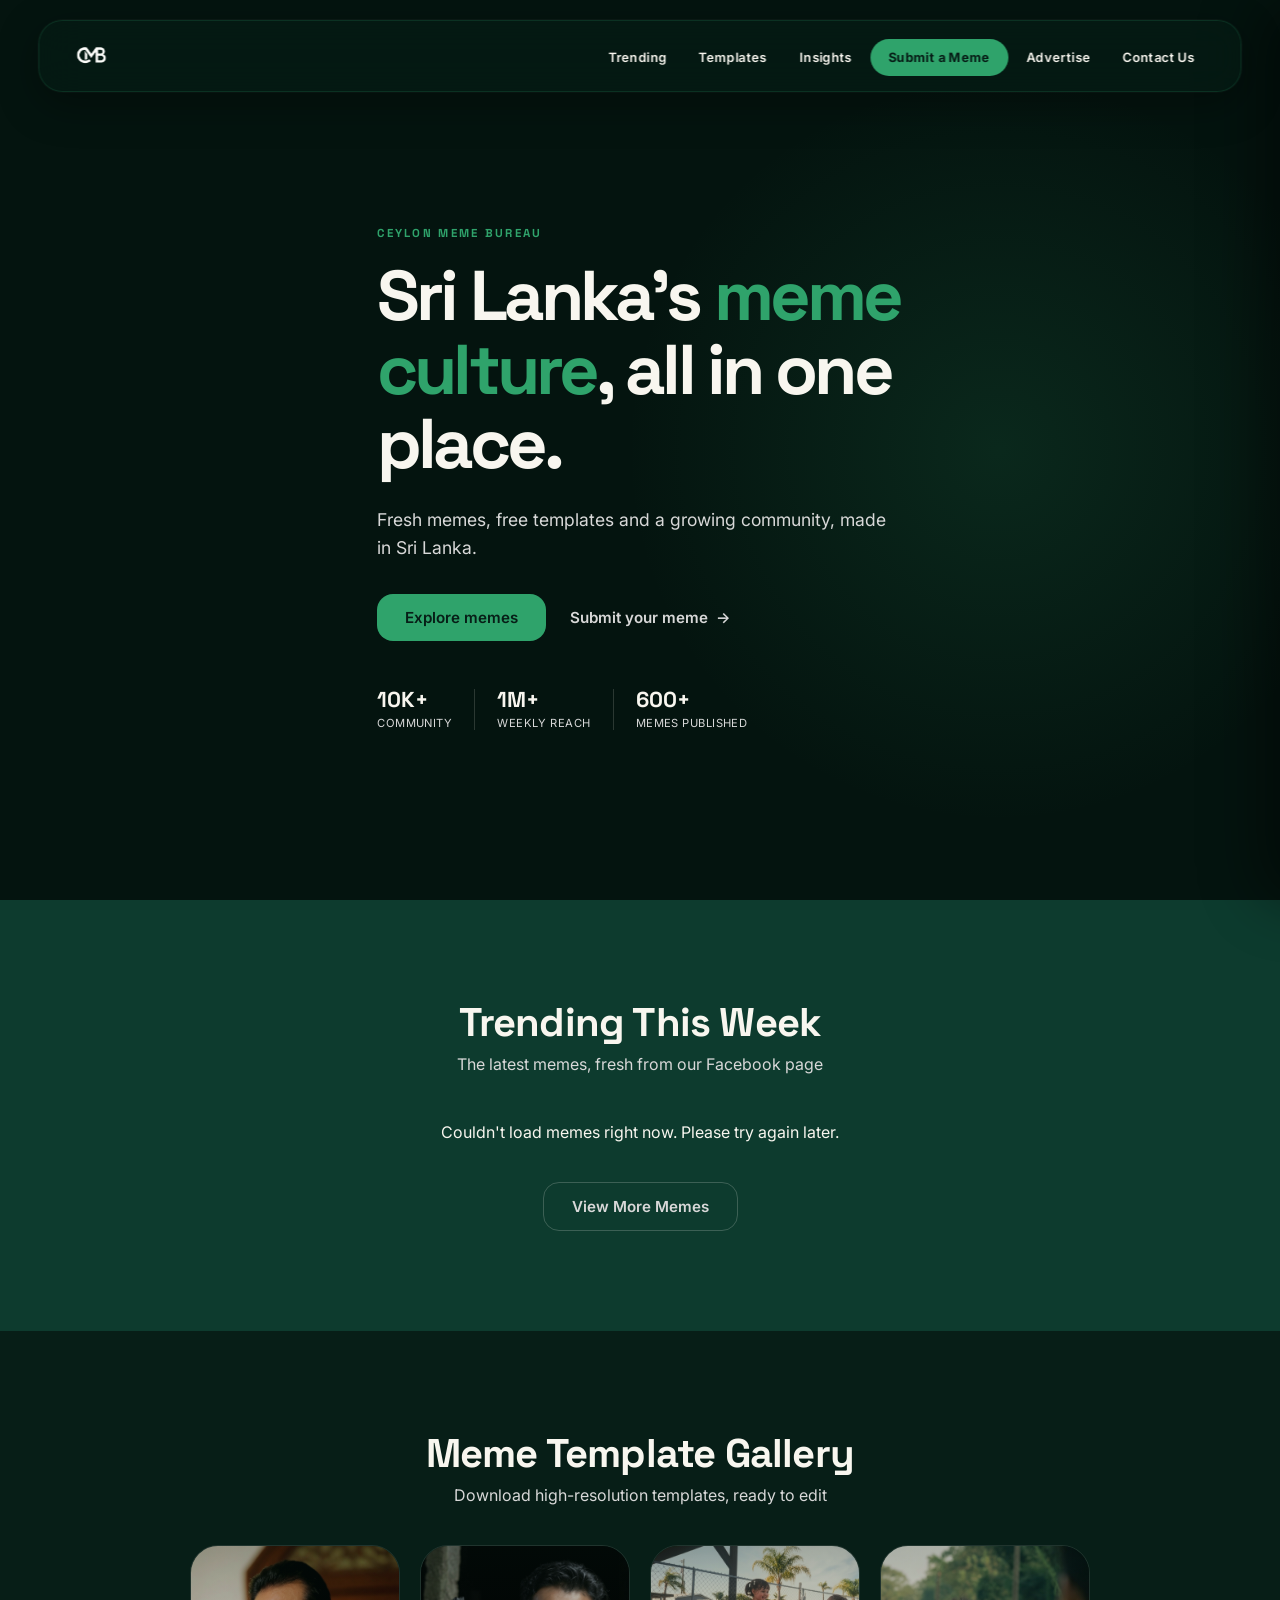
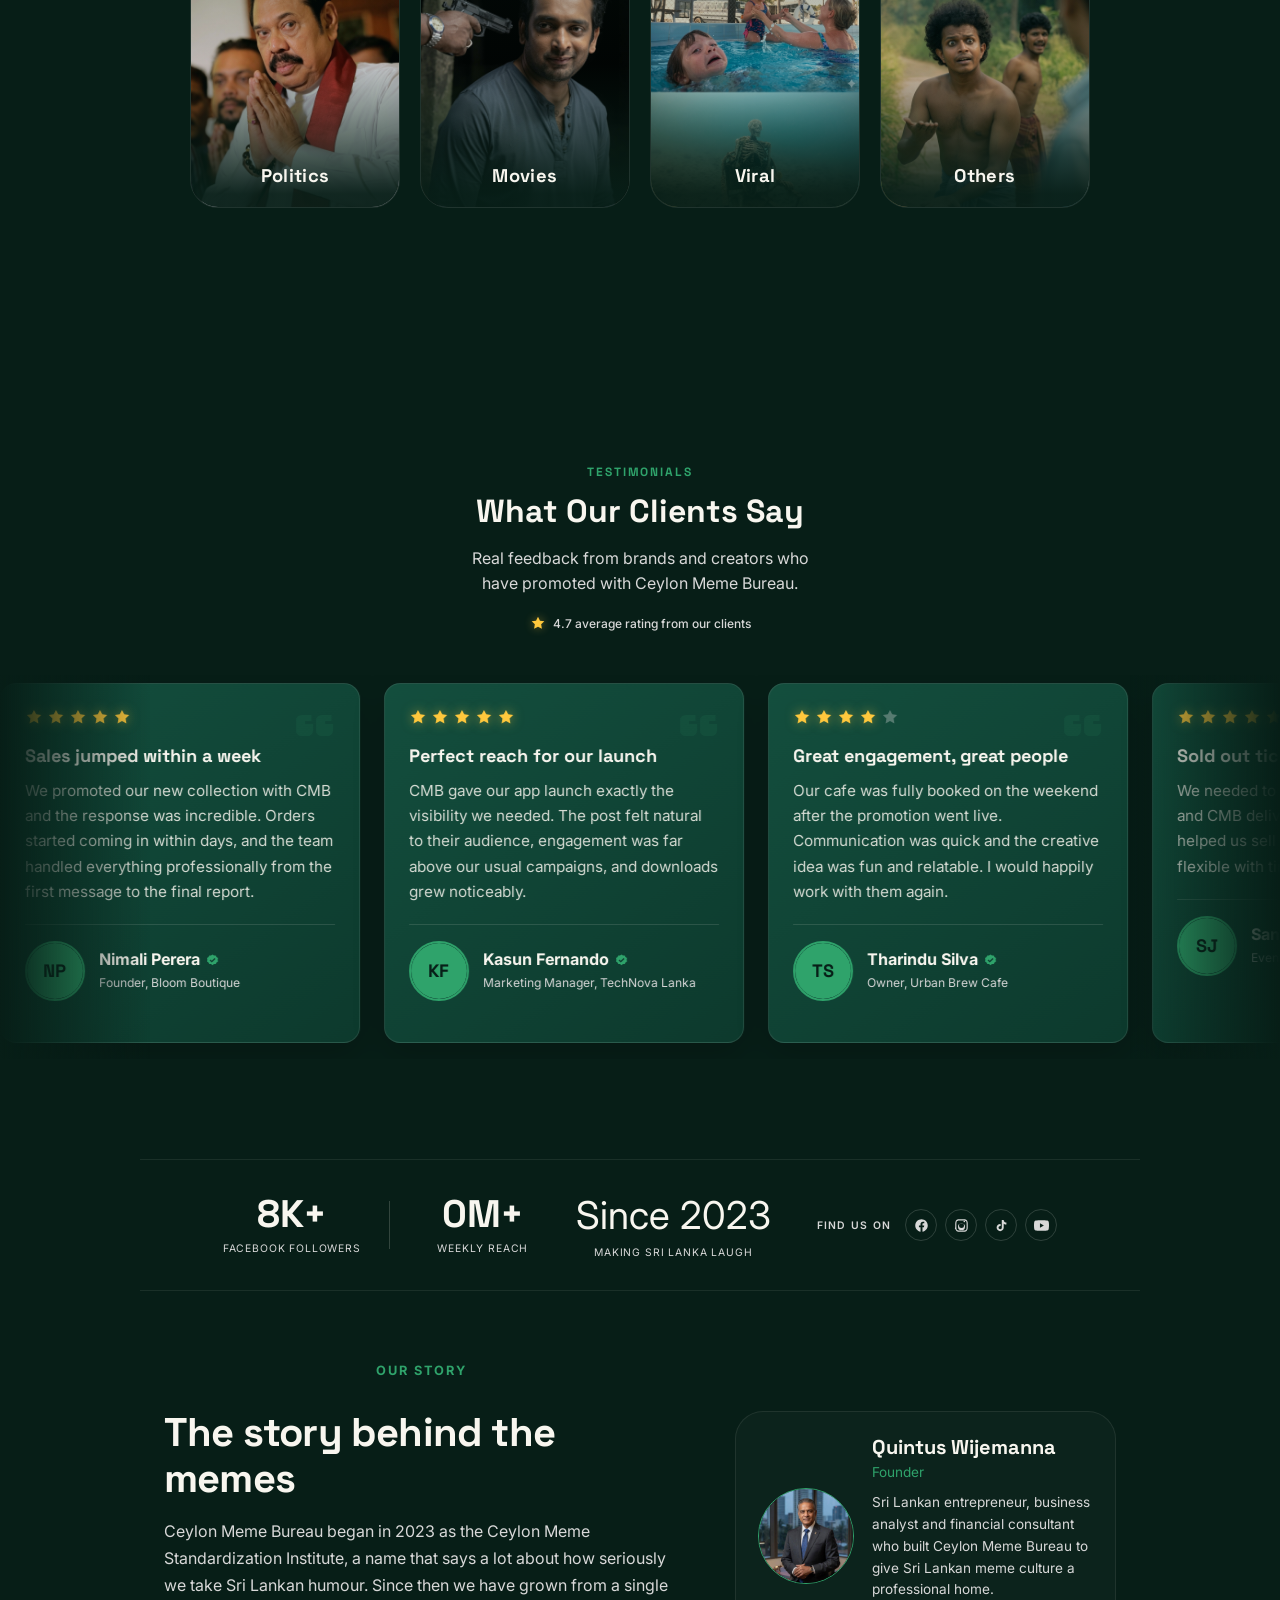
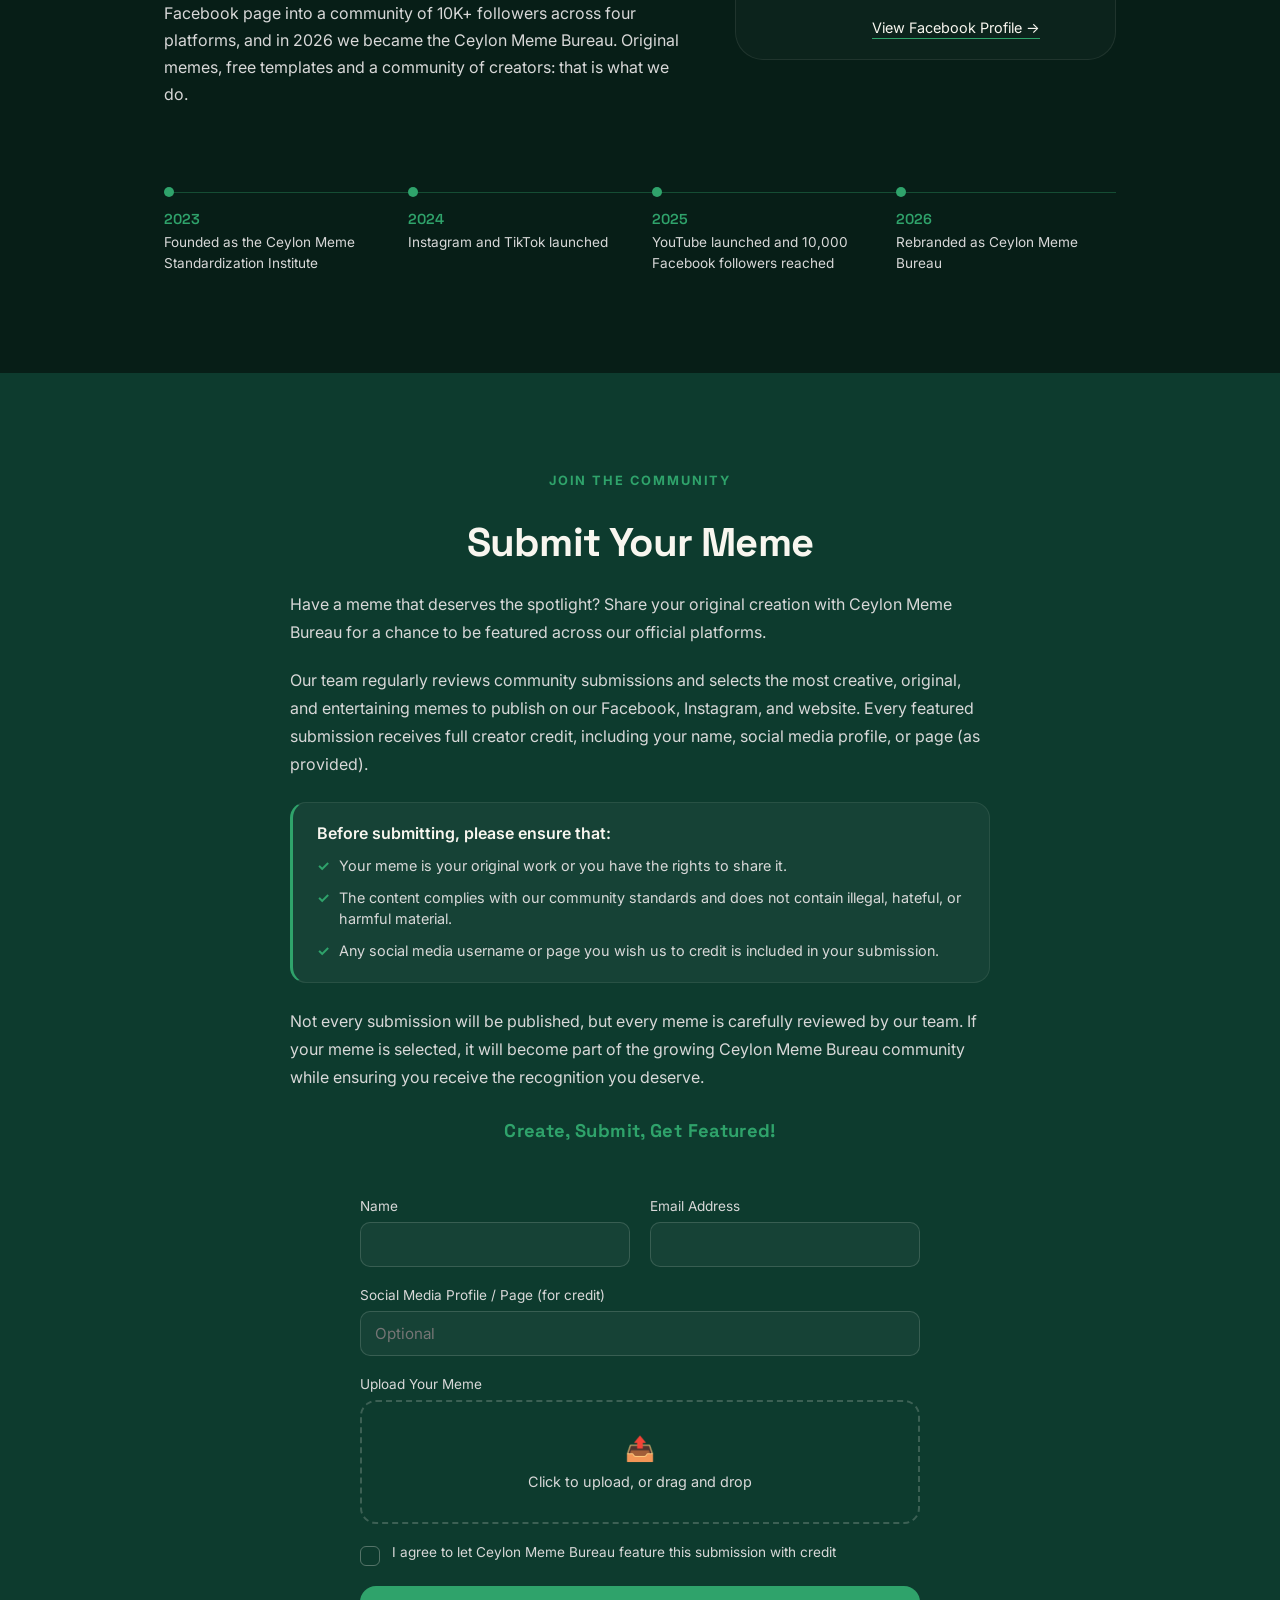
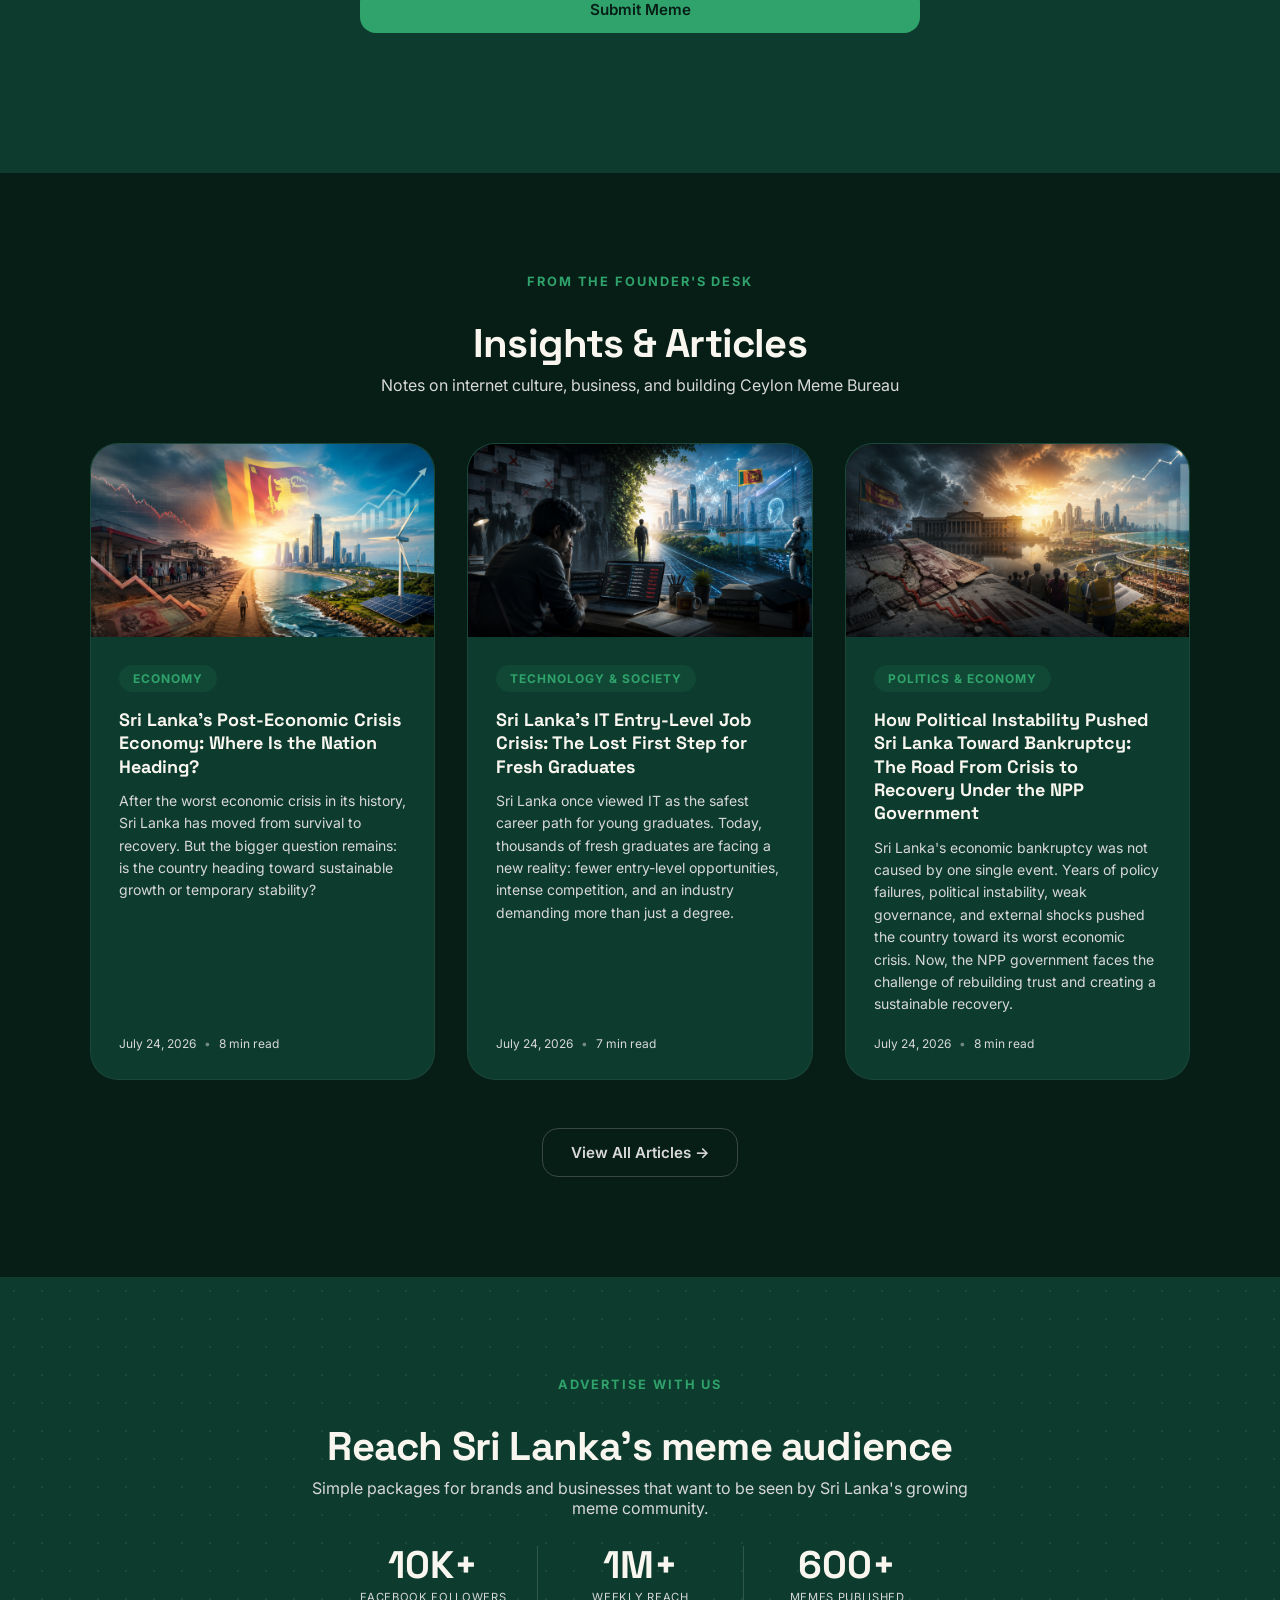
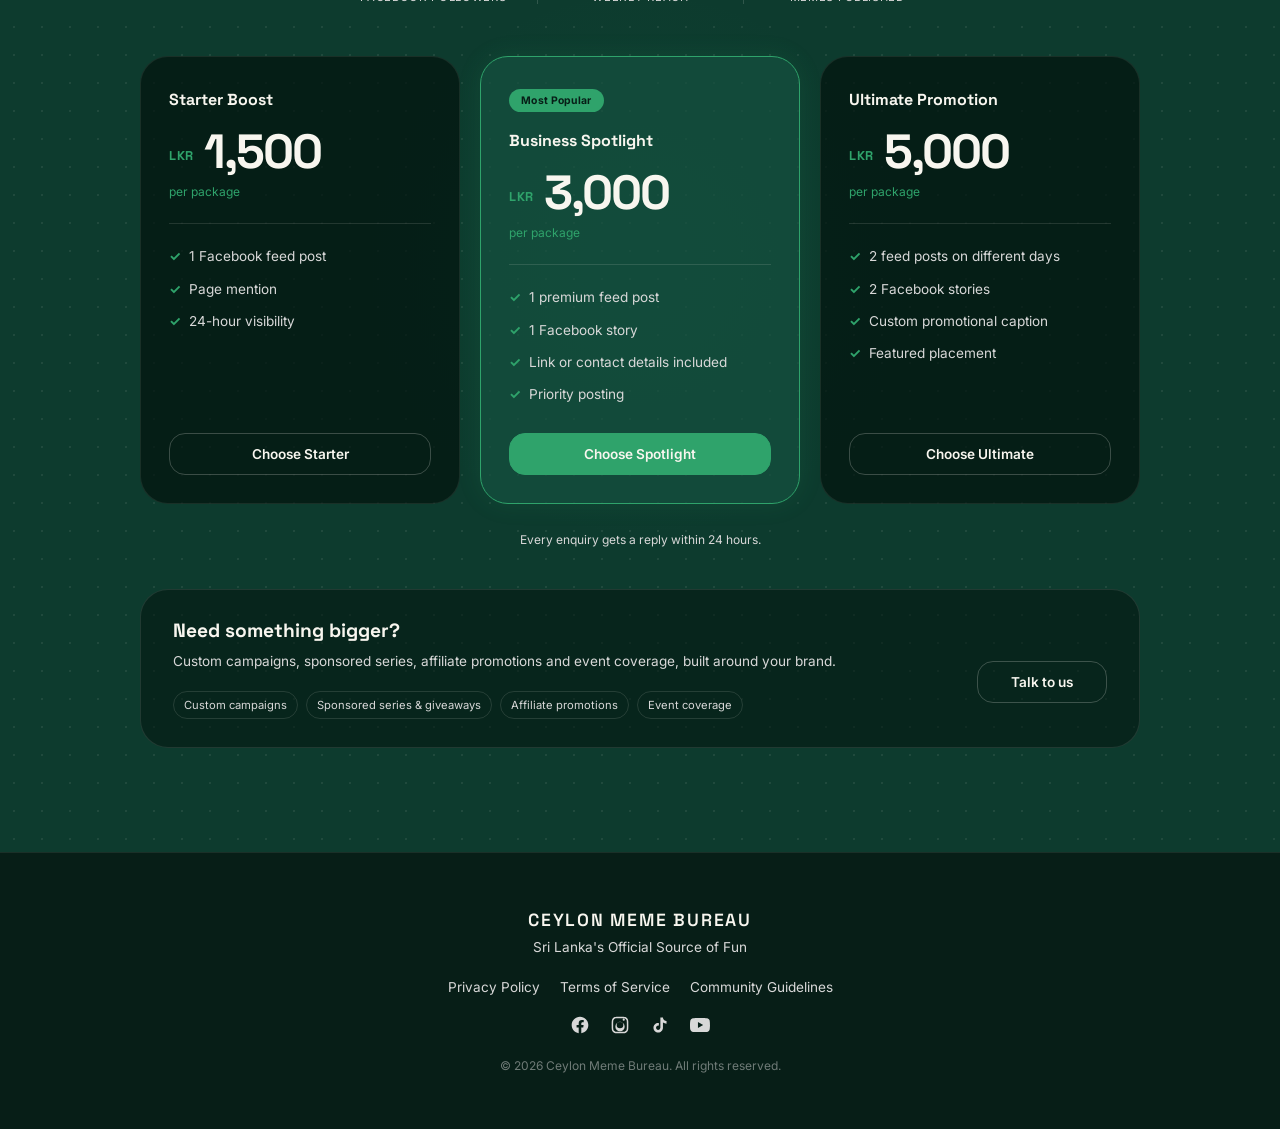
==== commit d4979368: "Redesign trust strip and About section, reorder homepage sections" ====
--- a/index.html
+++ b/index.html
@@ -59,102 +59,6 @@
       </div>
     </div>
   </section>
-
-  <!-- LIVE STATISTICS SECTION -->
-  <section class="stats">
-    <span class="stats-eyebrow">Our Impact</span>
-    <div class="stats-grid">
-      <div class="stat-card">
-        <span class="stat-number" data-target="10" data-suffix="K+">0</span>
-        <span class="stat-divider"></span>
-        <span class="stat-label">Facebook Followers</span>
-      </div>
-      <div class="stat-card">
-        <span class="stat-number" data-target="1" data-suffix="M+">0</span>
-        <span class="stat-divider"></span>
-        <span class="stat-label">Weekly Reach</span>
-      </div>
-      <div class="stat-card">
-        <span class="stat-number" data-target="600" data-suffix="+">0</span>
-        <span class="stat-divider"></span>
-        <span class="stat-label">Published Memes</span>
-      </div>
-      <div class="stat-card">
-        <span class="stat-number" data-target="4" data-suffix="">0</span>
-        <span class="stat-divider"></span>
-        <span class="stat-label">Platforms</span>
-      </div>
-      <div class="stat-card">
-        <span class="stat-number" data-target="2023" data-suffix="">0</span>
-        <span class="stat-divider"></span>
-        <span class="stat-label">Established</span>
-      </div>
-    </div>
-  </section>
-
-<!-- ABOUT US SECTION -->
-  <section class="about">
-    <div class="about-intro">
-      <span class="stats-eyebrow">Our Story</span>
-      <h2 class="section-title">About Us</h2>
-      <p class="about-description">
-        Ceylon Meme Bureau is a Sri Lankan digital entertainment platform
-        committed to producing, curating, and celebrating the country's unique
-        internet culture. Since 2023, the platform has focused on delivering
-        original content while building a vibrant community of creators and
-        audiences.
-      </p>
-    </div>
-
-    <!-- Timeline -->
-    <div class="timeline">
-      <div class="timeline-item">
-        <span class="timeline-year">2023</span>
-        <p>Founded as Ceylon Meme Standardization Institute</p>
-      </div>
-      <div class="timeline-item">
-        <span class="timeline-year">2023</span>
-        <p>Facebook growth begins</p>
-      </div>
-      <div class="timeline-item">
-        <span class="timeline-year">2024</span>
-        <p>Instagram expansion</p>
-      </div>
-      <div class="timeline-item">
-        <span class="timeline-year">2024</span>
-        <p>TikTok launch</p>
-      </div>
-      <div class="timeline-item">
-        <span class="timeline-year">2025</span>
-        <p>YouTube launch</p>
-      </div>
-      <div class="timeline-item">
-        <span class="timeline-year">2025</span>
-        <p>10,000 Facebook followers reached</p>
-      </div>
-      <div class="timeline-item">
-        <span class="timeline-year">2026</span>
-        <p>Rebranded as Ceylon Meme Bureau</p>
-      </div>
-    </div>
-
-    <!-- Founder -->
-    <div class="founder-card">
-      <img src="assets/images/founder.JPG" alt="Mr. Quintus Wijemanna, Founder of Ceylon Meme Bureau" class="founder-photo">
-      <div class="founder-info">
-        <h3>Quintus Wijemanna</h3>
-        <span class="founder-title">Founder</span>
-        <p>
-          Quintus Wijemanna is a Sri Lankan entrepreneur, business analyst,
-          and professional financial consultant. Combining strategic business
-          expertise with creative vision, he established Ceylon Meme Bureau to
-          build a professional digital platform dedicated to Sri Lankan meme
-          culture and online entertainment.
-        </p>
-        <a href="https://www.facebook.com/share/18mT5D4oAQ/?mibextid=wwXIfr" class="founder-link" target="_blank">View Facebook Profile →</a>
-      </div>
-    </div>
-  </section> 
 
   <!-- TRENDING MEMES SECTION -->
   <section class="trending" id="trending">
@@ -199,6 +103,102 @@
 
   </section>
 
+  <!-- CLIENT FEEDBACK -->
+  <section class="cf-section" id="client-feedback" aria-labelledby="cf-title">
+    <div class="cf-heading">
+      <span class="cf-label">TESTIMONIALS</span>
+      <h2 class="cf-title" id="cf-title">What Our Clients Say</h2>
+      <p class="cf-subtitle">Real feedback from brands and creators who have promoted with Ceylon Meme Bureau.</p>
+      <p class="cf-trust" id="cf-trust-rating">
+        <svg class="cf-trust-star" viewBox="0 0 24 24" fill="currentColor" aria-hidden="true">
+          <path d="m12 2.5 2.94 5.95 6.56.95-4.75 4.63 1.12 6.53L12 17.48l-5.87 3.08 1.12-6.53L2.5 9.4l6.56-.95L12 2.5Z"/>
+        </svg>
+        <span>4.7 average rating from our clients</span>
+      </p>
+    </div>
+
+    <div class="cf-carousel" aria-label="Client testimonials">
+      <div class="cf-fade cf-fade--left" aria-hidden="true"></div>
+      <div class="cf-scroll-region" tabindex="0">
+        <div class="cf-track" id="cf-track"></div>
+      </div>
+      <div class="cf-fade cf-fade--right" aria-hidden="true"></div>
+    </div>
+  </section>
+
+  <!-- TRUST STRIP AND ABOUT US SECTION -->
+  <section class="about">
+    <div class="trust-strip" aria-label="Community reach">
+      <div class="trust-stat">
+        <span class="stat-number" data-target="10" data-suffix="K+">10K+</span>
+        <span class="stat-label">Facebook followers</span>
+      </div>
+      <span class="trust-divider" aria-hidden="true"></span>
+      <div class="trust-stat">
+        <span class="stat-number" data-target="1" data-suffix="M+">1M+</span>
+        <span class="stat-label">weekly reach</span>
+      </div>
+      <div class="trust-stat trust-stat--since">
+        <span class="trust-since">Since 2023</span>
+        <span class="stat-label">Making Sri Lanka laugh</span>
+      </div>
+      <div class="trust-social">
+        <span class="trust-social-label">FIND US ON</span>
+        <div class="trust-social-links">
+          <a href="https://www.facebook.com/share/18w8aQJ9yv/?mibextid=wwXIfr" target="_blank" rel="noopener noreferrer" aria-label="Facebook">
+            <svg viewBox="0 0 24 24" fill="currentColor"><path d="M22 12c0-5.523-4.477-10-10-10S2 6.477 2 12c0 4.991 3.657 9.128 8.438 9.878v-6.987h-2.54V12h2.54V9.797c0-2.506 1.492-3.89 3.777-3.89 1.094 0 2.238.195 2.238.195v2.46h-1.26c-1.243 0-1.63.771-1.63 1.562V12h2.773l-.443 2.89h-2.33v6.988C18.343 21.128 22 16.991 22 12z"/></svg>
+          </a>
+          <a href="https://www.instagram.com/ceylonmemebureau?igsh=MWdmenltYjV2emQ2MQ==" target="_blank" rel="noopener noreferrer" aria-label="Instagram">
+            <svg viewBox="0 0 24 24" fill="currentColor"><path d="M12 2c2.717 0 3.056.01 4.122.06 1.065.05 1.79.217 2.428.465.66.256 1.216.6 1.772 1.153.5.5.888 1.11 1.153 1.772.247.637.415 1.363.465 2.428.05 1.066.06 1.405.06 4.122 0 2.717-.01 3.056-.06 4.122-.05 1.065-.218 1.79-.465 2.428a4.883 4.883 0 01-1.153 1.772 4.915 4.915 0 01-1.772 1.153c-.637.247-1.363.415-2.428.465-1.066.05-1.405.06-4.122.06-2.717 0-3.056-.01-4.122-.06-1.065-.05-1.79-.218-2.428-.465a4.89 4.89 0 01-1.772-1.153 4.904 4.904 0 01-1.153-1.772 4.897 4.897 0 01-1.153-1.772C2.013 15.056 2 14.717 2 12c0-2.717.01-3.056.06-4.122.05-1.066.217-1.79.465-2.428a4.88 4.88 0 011.153-1.772A4.897 4.897 0 015.45 2.525c.638-.248 1.362-.415 2.428-.465C8.944 2.013 9.283 2 12 2zm0 1.802c-2.67 0-2.986.01-4.04.059-.976.045-1.505.207-1.858.344-.466.181-.8.399-1.15.748-.35.35-.566.684-.748 1.15-.137.353-.3.882-.344 1.858-.05 1.054-.06 1.37-.06 4.039 0 2.67.01 2.986.06 4.04.045.976.207 1.505.344 1.858.182.466.399.8.748 1.15.35.35.684.566 1.15.748.353.137.882.3 1.858.344 1.054.05 1.37.06 4.04.06 2.67 0 2.987-.01 4.04-.06.976-.045 1.505-.207 1.858-.344.466-.182.8-.399 1.15-.748.35-.35.566-.684.748-1.15.137-.353.3-.882.344-1.858.05-1.054.06-1.37.06-4.04 0-2.669-.01-2.985-.06-4.04-.045-.975-.207-1.504-.344-1.857a3.09 3.09 0 00-.748-1.15 3.09 3.09 0 00-1.15-.748c-.353-.137-.882-.3-1.858-.344-1.053-.05-1.37-.06-4.04-.06zm0 4.596a5.6 5.6 0 110 11.2 5.6 5.6 0 010-11.2zM12 16a4 4 0 100-8 4 4 0 000 8zm5.8-10.4a1.31 1.31 0 11-2.62 0 1.31 1.31 0 012.62 0z"/></svg>
+          </a>
+          <a href="https://www.tiktok.com/@ceylonmemebureau?is_from_webapp=1&amp;sender_device=pc" target="_blank" rel="noopener noreferrer" aria-label="TikTok">
+            <svg viewBox="0 0 24 24" fill="currentColor"><path d="M16.6 5.82s.51.5 0 0A4.278 4.278 0 0115.54 3h-3.09v12.4a2.592 2.592 0 01-2.59 2.5c-1.42 0-2.6-1.16-2.6-2.6 0-1.72 1.66-3.01 3.37-2.48V9.66c-3.45-.46-6.47 2.22-6.47 5.64 0 3.33 2.76 5.7 5.69 5.7 3.14 0 5.69-2.55 5.69-5.7V9.01a7.35 7.35 0 004.3 1.38V7.3s-1.88.09-3.24-1.48z"/></svg>
+          </a>
+          <a href="https://www.youtube.com/@CeylonMemeBureau" target="_blank" rel="noopener noreferrer" aria-label="YouTube">
+            <svg viewBox="0 0 24 24" fill="currentColor"><path d="M23.498 6.186a3.016 3.016 0 00-2.122-2.136C19.505 3.545 12 3.545 12 3.545s-7.505 0-9.377.505A3.017 3.017 0 00.502 6.186C0 8.07 0 12 0 12s0 3.93.502 5.814a3.016 3.016 0 002.122 2.136c1.871.505 9.376.505 9.376.505s7.505 0 9.377-.505a3.015 3.015 0 002.122-2.136C24 15.93 24 12 24 12s0-3.93-.502-5.814zM9.545 15.568V8.432L15.818 12l-6.273 3.568z"/></svg>
+          </a>
+        </div>
+      </div>
+    </div>
+
+    <div class="about-content">
+      <div class="about-intro">
+        <span class="stats-eyebrow">OUR STORY</span>
+        <h2 class="section-title">The story behind the memes</h2>
+        <p class="about-description">Ceylon Meme Bureau began in 2023 as the Ceylon Meme Standardization Institute, a name that says a lot about how seriously we take Sri Lankan humour. Since then we have grown from a single Facebook page into a community of 10K+ followers across four platforms, and in 2026 we became the Ceylon Meme Bureau. Original memes, free templates and a community of creators: that is what we do.</p>
+      </div>
+
+      <div class="founder-card">
+        <img src="assets/images/founder.JPG" alt="Mr. Quintus Wijemanna, Founder of Ceylon Meme Bureau" class="founder-photo" width="96" height="96" loading="lazy">
+        <div class="founder-info">
+          <h3>Quintus Wijemanna</h3>
+          <span class="founder-title">Founder</span>
+          <p>Sri Lankan entrepreneur, business analyst and financial consultant who built Ceylon Meme Bureau to give Sri Lankan meme culture a professional home.</p>
+          <a href="https://www.facebook.com/share/18mT5D4oAQ/?mibextid=wwXIfr" class="founder-link" target="_blank" rel="noopener noreferrer">View Facebook Profile →</a>
+        </div>
+      </div>
+    </div>
+
+    <div class="timeline">
+      <div class="timeline-item">
+        <span class="timeline-year">2023</span>
+        <p>Founded as the Ceylon Meme Standardization Institute</p>
+      </div>
+      <div class="timeline-item">
+        <span class="timeline-year">2024</span>
+        <p>Instagram and TikTok launched</p>
+      </div>
+      <div class="timeline-item">
+        <span class="timeline-year">2025</span>
+        <p>YouTube launched and 10,000 Facebook followers reached</p>
+      </div>
+      <div class="timeline-item">
+        <span class="timeline-year">2026</span>
+        <p>Rebranded as Ceylon Meme Bureau</p>
+      </div>
+    </div>
+  </section>
+
 <!-- COMMUNITY MEME SUBMISSION -->
   <!-- COMMUNITY MEME SUBMISSION -->
   <section class="submit" id="submit">
@@ -377,29 +377,6 @@
     </div>
   </section>
 
-  <!-- CLIENT FEEDBACK -->
-  <section class="cf-section" id="client-feedback" aria-labelledby="cf-title">
-    <div class="cf-heading">
-      <span class="cf-label">TESTIMONIALS</span>
-      <h2 class="cf-title" id="cf-title">What Our Clients Say</h2>
-      <p class="cf-subtitle">Real feedback from brands and creators who have promoted with Ceylon Meme Bureau.</p>
-      <p class="cf-trust" id="cf-trust-rating">
-        <svg class="cf-trust-star" viewBox="0 0 24 24" fill="currentColor" aria-hidden="true">
-          <path d="m12 2.5 2.94 5.95 6.56.95-4.75 4.63 1.12 6.53L12 17.48l-5.87 3.08 1.12-6.53L2.5 9.4l6.56-.95L12 2.5Z"/>
-        </svg>
-        <span>4.7 average rating from our clients</span>
-      </p>
-    </div>
-
-    <div class="cf-carousel" aria-label="Client testimonials">
-      <div class="cf-fade cf-fade--left" aria-hidden="true"></div>
-      <div class="cf-scroll-region" tabindex="0">
-        <div class="cf-track" id="cf-track"></div>
-      </div>
-      <div class="cf-fade cf-fade--right" aria-hidden="true"></div>
-    </div>
-  </section>
-
   <!-- FOOTER -->
   <footer class="site-footer">
     <div class="footer-content">
--- a/css/style.css
+++ b/css/style.css
@@ -591,60 +591,15 @@
 }
 
 /* ============================================
-   STATS SECTION
+   TRUST STRIP
    ============================================ */
-.stats {
-  background-color: var(--color-primary-dark);
-  padding: 80px 24px;
-}
-
-.stats-grid {
-  max-width: 1100px;
-  margin: 0 auto;
-  display: grid;
-  grid-template-columns: repeat(5, 1fr);
-  gap: 24px;
-}
-
-.stat-card {
-  position: relative;
-  text-align: center;
-  padding: 36px 16px;
-  background: rgba(248, 246, 239, 0.03);
-  border: 1px solid rgba(248, 246, 239, 0.08);
-  border-radius: var(--radius-md);
-  overflow: hidden;
-  transition: transform 0.3s ease, border-color 0.3s ease;
-}
-
-.stat-card::before {
-  content: '';
-  position: absolute;
-  top: 0;
-  left: 0;
-  width: 100%;
-  height: 2px;
-  background: linear-gradient(90deg, transparent, var(--color-accent), transparent);
-  opacity: 0;
-  transition: opacity 0.3s ease;
-}
-
-.stat-card:hover {
-  transform: translateY(-4px);
-  border-color: rgba(47, 163, 107, 0.3);
-}
-
-.stat-card:hover::before {
-  opacity: 1;
-}
-
 .stat-number {
   display: block;
   font-family: var(--font-heading);
   font-weight: 700;
   font-size: clamp(2rem, 3.5vw, 3rem);
   letter-spacing: -0.02em;
-  color: var(--color-accent);
+  color: var(--color-off-white);
   line-height: 1;
 }
 
@@ -660,19 +615,11 @@
 }
 
 .stat-label {
+  display: block;
   font-size: 0.75rem;
   text-transform: uppercase;
   letter-spacing: 0.08em;
   color: var(--color-light-gray);
-}
-
-.stat-divider {
-  display: block;
-  width: 24px;
-  height: 2px;
-  background: var(--color-accent);
-  margin: 10px auto 12px;
-  opacity: 0.5;
 }
 
 /* ============================================
@@ -680,15 +627,101 @@
    ============================================ */
 .about {
   background-color: var(--color-bg);
-  padding: 100px 24px;
+  padding: 72px 24px 100px;
   max-width: 1000px;
   margin: 0 auto;
 }
 
+.trust-strip {
+  min-height: 132px;
+  margin: -72px -24px 72px;
+  padding: 28px 32px;
+  display: flex;
+  align-items: center;
+  justify-content: center;
+  gap: 28px;
+  border-top: 1px solid rgba(248, 246, 239, 0.08);
+  border-bottom: 1px solid rgba(248, 246, 239, 0.08);
+}
+
+.trust-stat {
+  min-width: 130px;
+  text-align: center;
+}
+
+.trust-stat .stat-number,
+.trust-since {
+  font-size: clamp(1.7rem, 3vw, 2.4rem);
+}
+
+.trust-stat .stat-label {
+  margin-top: 8px;
+  font-size: 0.65rem;
+}
+
+.trust-divider {
+  width: 1px;
+  height: 48px;
+  background: rgba(248, 246, 239, 0.18);
+}
+
+.trust-social {
+  display: flex;
+  align-items: center;
+  gap: 14px;
+  margin-left: 18px;
+}
+
+.trust-social-label {
+  color: var(--color-light-gray);
+  font-size: 0.65rem;
+  font-weight: 600;
+  letter-spacing: 0.12em;
+}
+
+.trust-social-links {
+  display: flex;
+  gap: 8px;
+}
+
+.trust-social-links a {
+  display: grid;
+  place-items: center;
+  width: 32px;
+  height: 32px;
+  color: var(--color-light-gray);
+  border: 1px solid rgba(248, 246, 239, 0.16);
+  border-radius: 50%;
+  transition: transform 0.2s ease, color 0.2s ease, border-color 0.2s ease;
+}
+
+.trust-social-links svg {
+  width: 15px;
+  height: 15px;
+}
+
+.trust-social-links a:hover {
+  color: var(--color-accent);
+  border-color: var(--color-accent);
+  transform: translateY(-2px);
+}
+
+.trust-social-links a:focus-visible,
+.founder-link:focus-visible {
+  outline: 2px solid var(--color-accent);
+  outline-offset: 3px;
+}
+
+.about-content {
+  display: grid;
+  grid-template-columns: 1.15fr 0.85fr;
+  gap: 56px;
+  align-items: center;
+  margin-bottom: 76px;
+}
+
 .about-intro {
-  text-align: center;
   max-width: 700px;
-  margin: 0 auto 64px;
 }
 
 .section-title {
@@ -708,22 +741,18 @@
 /* Timeline */
 .timeline {
   position: relative;
-  max-width: 560px;
-  margin: 0 auto 80px;
-  padding-left: 32px;
-  border-left: 2px solid rgba(47, 163, 107, 0.25);
+  display: grid;
+  grid-template-columns: repeat(4, 1fr);
+  gap: 24px;
+  margin: 0;
 }
 
 .timeline-item {
   position: relative;
-  margin-bottom: 20px;
-  padding: 18px 24px;
-  background: rgba(248, 246, 239, 0.03);
-  border: 1px solid rgba(248, 246, 239, 0.06);
-  border-radius: var(--radius-md);
+  padding-top: 26px;
   opacity: 0;
-  transform: translateX(-16px);
-  transition: opacity 0.5s ease, transform 0.5s ease, border-color 0.3s ease;
+  transform: translateY(10px);
+  transition: opacity 0.5s ease, transform 0.5s ease;
 }
 
 .timeline-item.in-view {
@@ -731,20 +760,25 @@
   transform: translateX(0);
 }
 
-.timeline-item:hover {
-  border-color: rgba(47, 163, 107, 0.3);
+.timeline::before {
+  content: '';
+  position: absolute;
+  top: 8px;
+  left: 0;
+  right: 0;
+  height: 1px;
+  background: rgba(47, 163, 107, 0.35);
 }
 
 .timeline-item::before {
   content: '';
   position: absolute;
-  left: -39px;
-  top: 26px;
-  width: 12px;
-  height: 12px;
+  top: 3px;
+  left: 0;
+  width: 10px;
+  height: 10px;
   border-radius: 50%;
   background: var(--color-accent);
-  box-shadow: 0 0 0 4px rgba(47, 163, 107, 0.15);
 }
 
 .timeline-year {
@@ -758,27 +792,28 @@
 
 .timeline-item p {
   color: var(--color-light-gray);
-  font-size: 0.95rem;
+  font-size: 0.85rem;
+  line-height: 1.5;
 }
 
 /* Founder card */
 .founder-card {
   display: flex;
   align-items: center;
-  gap: 32px;
-  background: rgba(248, 246, 239, 0.04);
+  gap: 18px;
+  padding: 22px;
+  background: rgba(248, 246, 239, 0.025);
   border: 1px solid rgba(248, 246, 239, 0.08);
   border-radius: var(--radius-lg);
-  padding: 40px;
 }
 
 .founder-photo {
   flex-shrink: 0;
-  width: 140px;
-  height: 140px;
+  width: 96px;
+  height: 96px;
   border-radius: 50%;
   object-fit: cover;
-  border: 2px solid rgba(47, 163, 107, 0.3);
+  border: 1px solid var(--color-accent);
 }
 
 .founder-info h3 {
@@ -797,6 +832,7 @@
 .founder-info p {
   color: var(--color-light-gray);
   line-height: 1.6;
+  font-size: 0.85rem;
   margin-bottom: 16px;
 }
 
@@ -2031,8 +2067,18 @@
    RESPONSIVE
    ============================================ */
 @media (max-width: 900px) {
-  .stats-grid {
-    grid-template-columns: repeat(3, 1fr);
+  .about-content {
+    grid-template-columns: 1fr;
+    gap: 40px;
+  }
+
+  .timeline {
+    grid-template-columns: repeat(2, 1fr);
+    row-gap: 32px;
+  }
+
+  .timeline::before {
+    display: none;
   }
 
   .meme-grid {
@@ -2064,13 +2110,60 @@
     width: 100%;
   }
 
-  .stats-grid {
+  .trust-strip {
+    min-height: 0;
+    margin: -72px -24px 60px;
+    padding: 28px 20px;
+    display: grid;
     grid-template-columns: repeat(2, 1fr);
+    gap: 24px 12px;
+  }
+
+  .trust-divider {
+    display: none;
+  }
+
+  .trust-social {
+    grid-column: 1 / -1;
+    justify-content: center;
+    margin-left: 0;
   }
 
   .founder-card {
     flex-direction: column;
     text-align: center;
+  }
+
+  .founder-info {
+    display: flex;
+    flex-direction: column;
+    align-items: center;
+  }
+
+  .timeline {
+    grid-template-columns: 1fr;
+    gap: 22px;
+    padding-left: 28px;
+  }
+
+  .timeline::before {
+    display: block;
+    top: 0;
+    bottom: 0;
+    left: 4px;
+    right: auto;
+    width: 1px;
+    height: auto;
+  }
+
+  .timeline-item {
+    padding-top: 0;
+    padding-left: 4px;
+  }
+
+  .timeline-item::before {
+    top: 4px;
+    left: -28px;
   }
 
   .meme-grid {
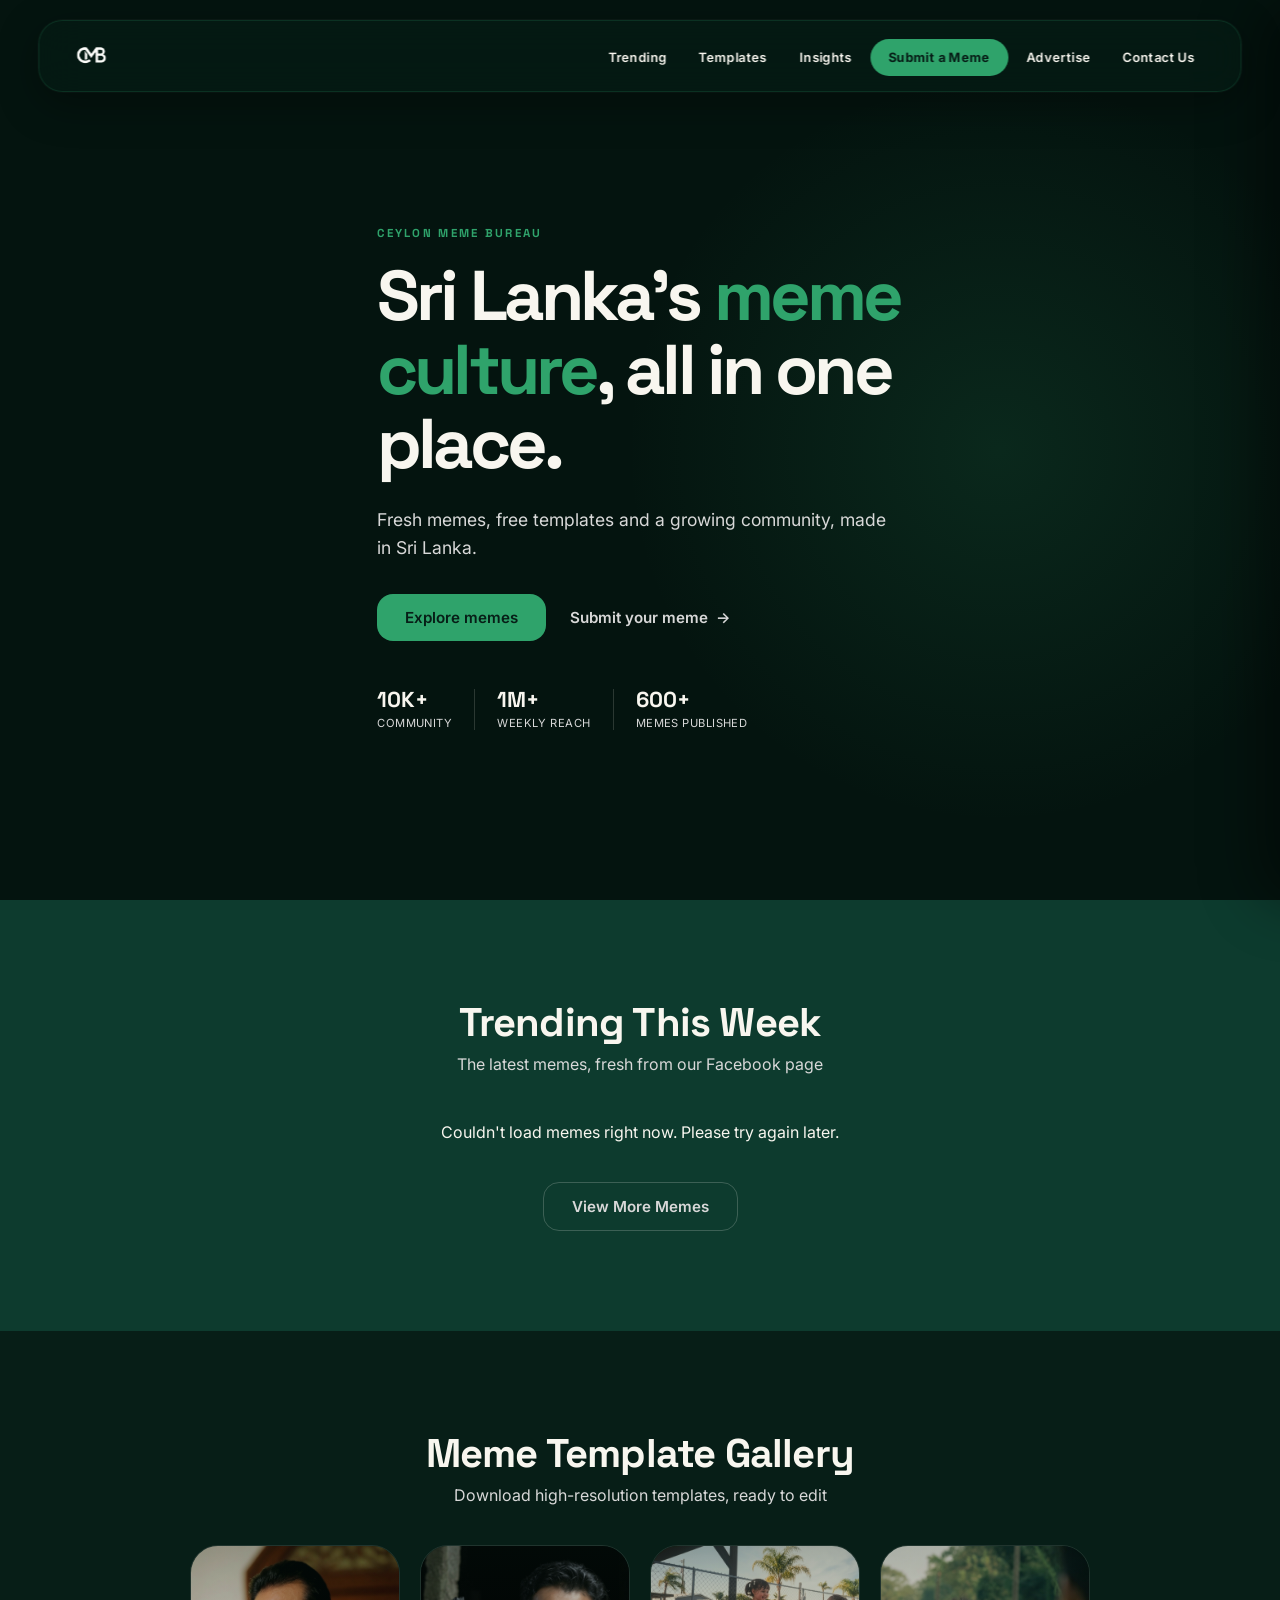
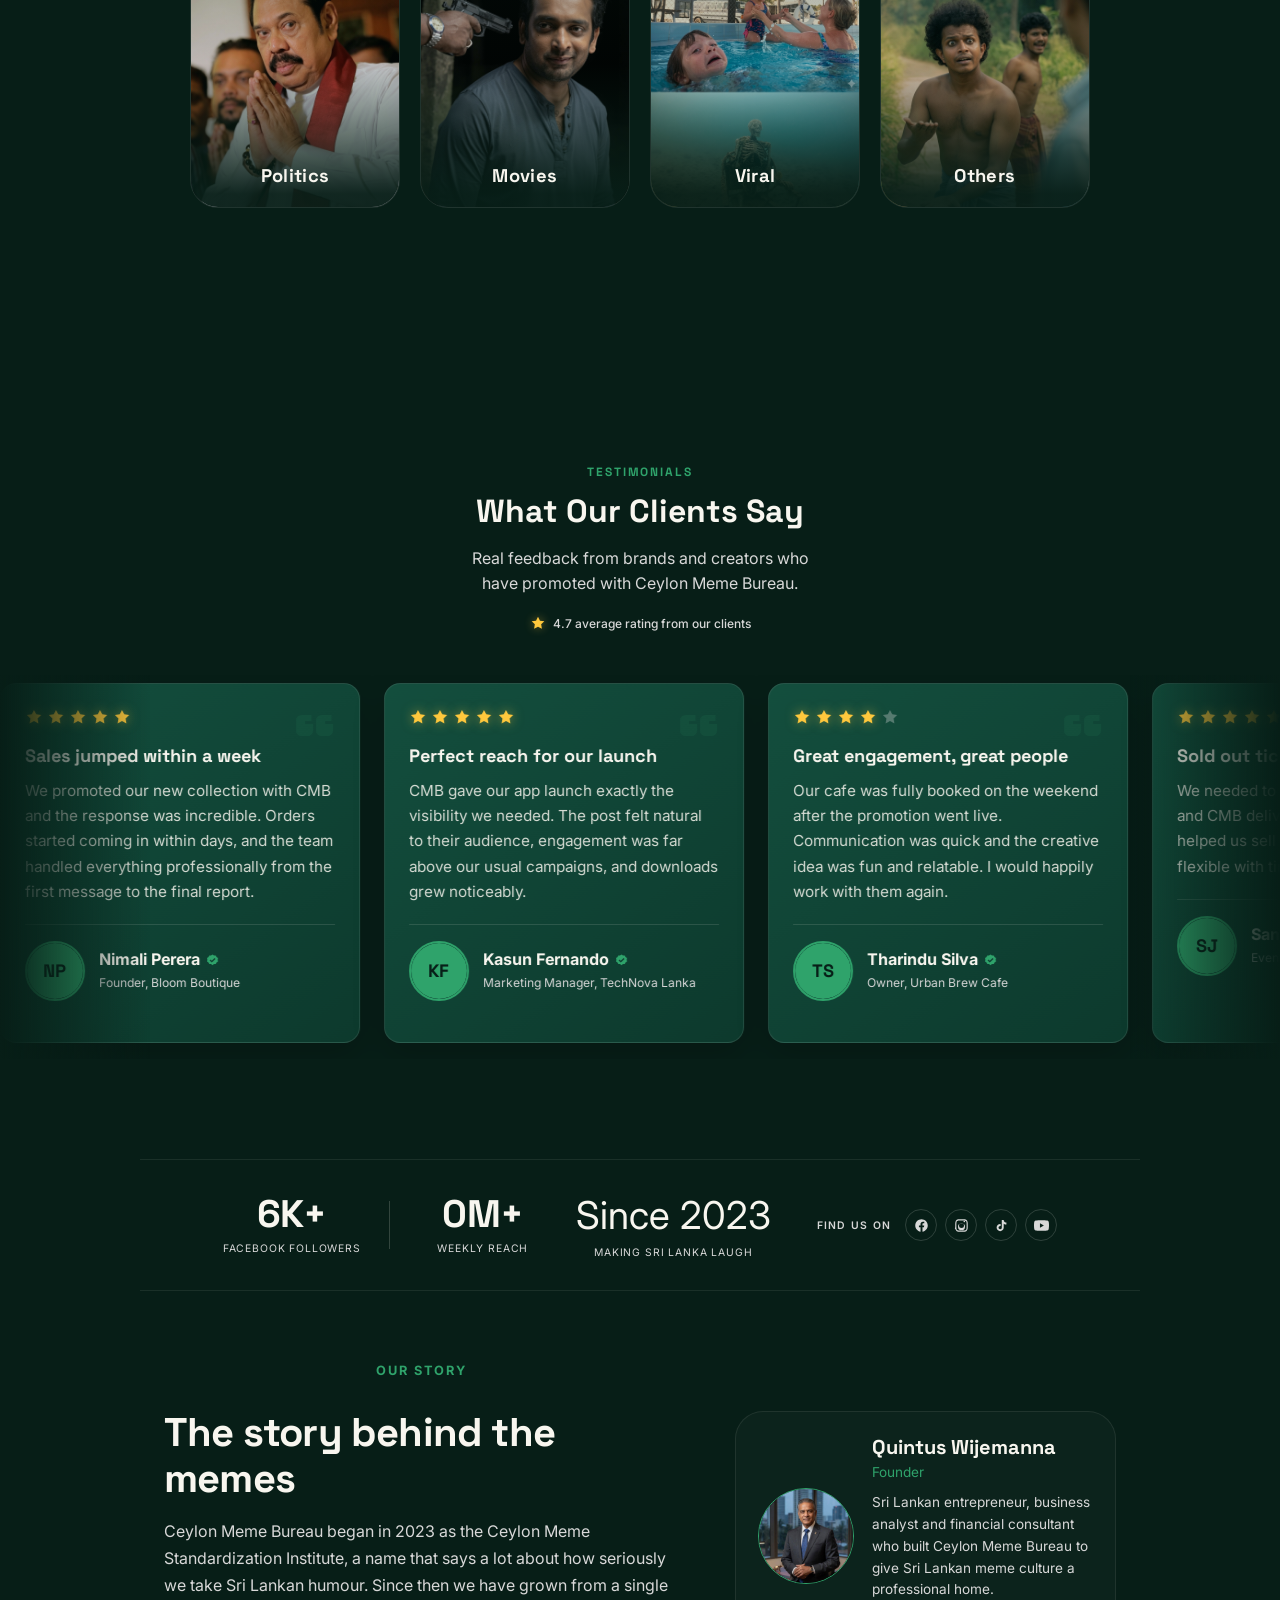
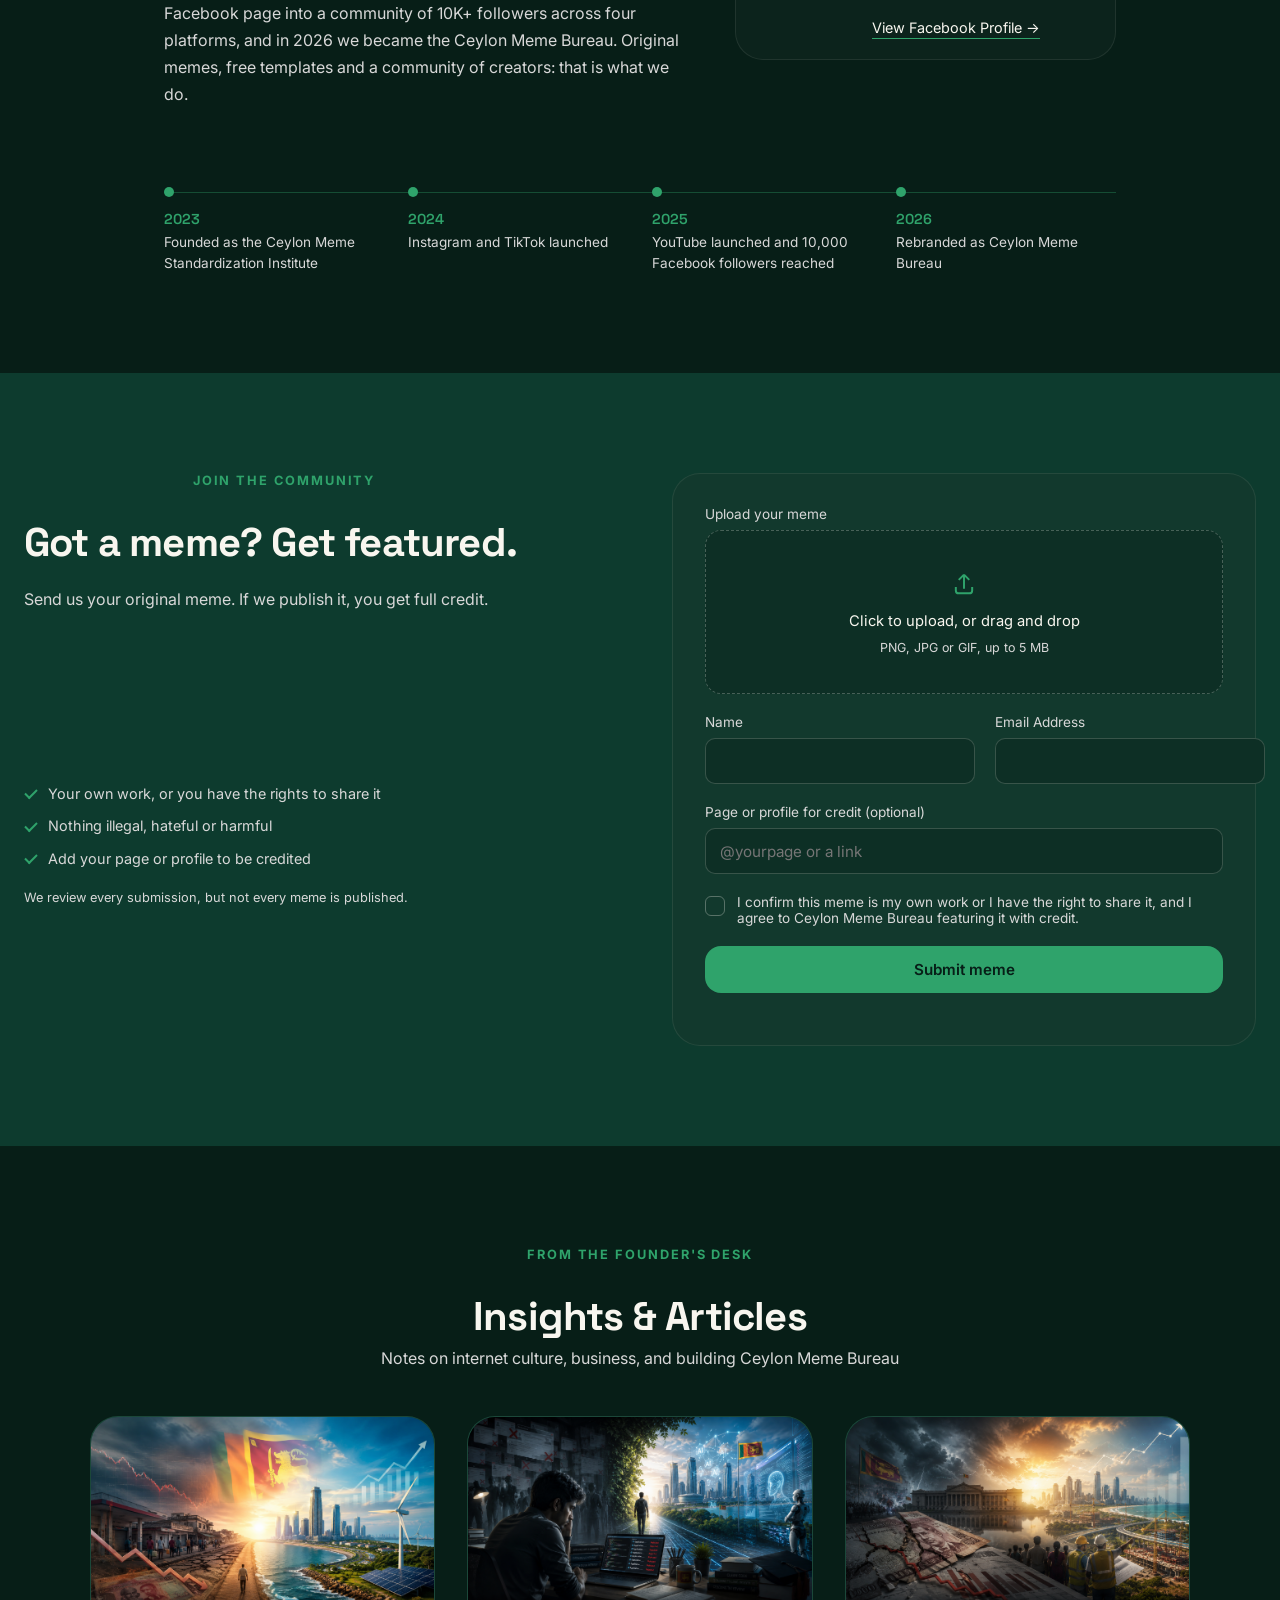
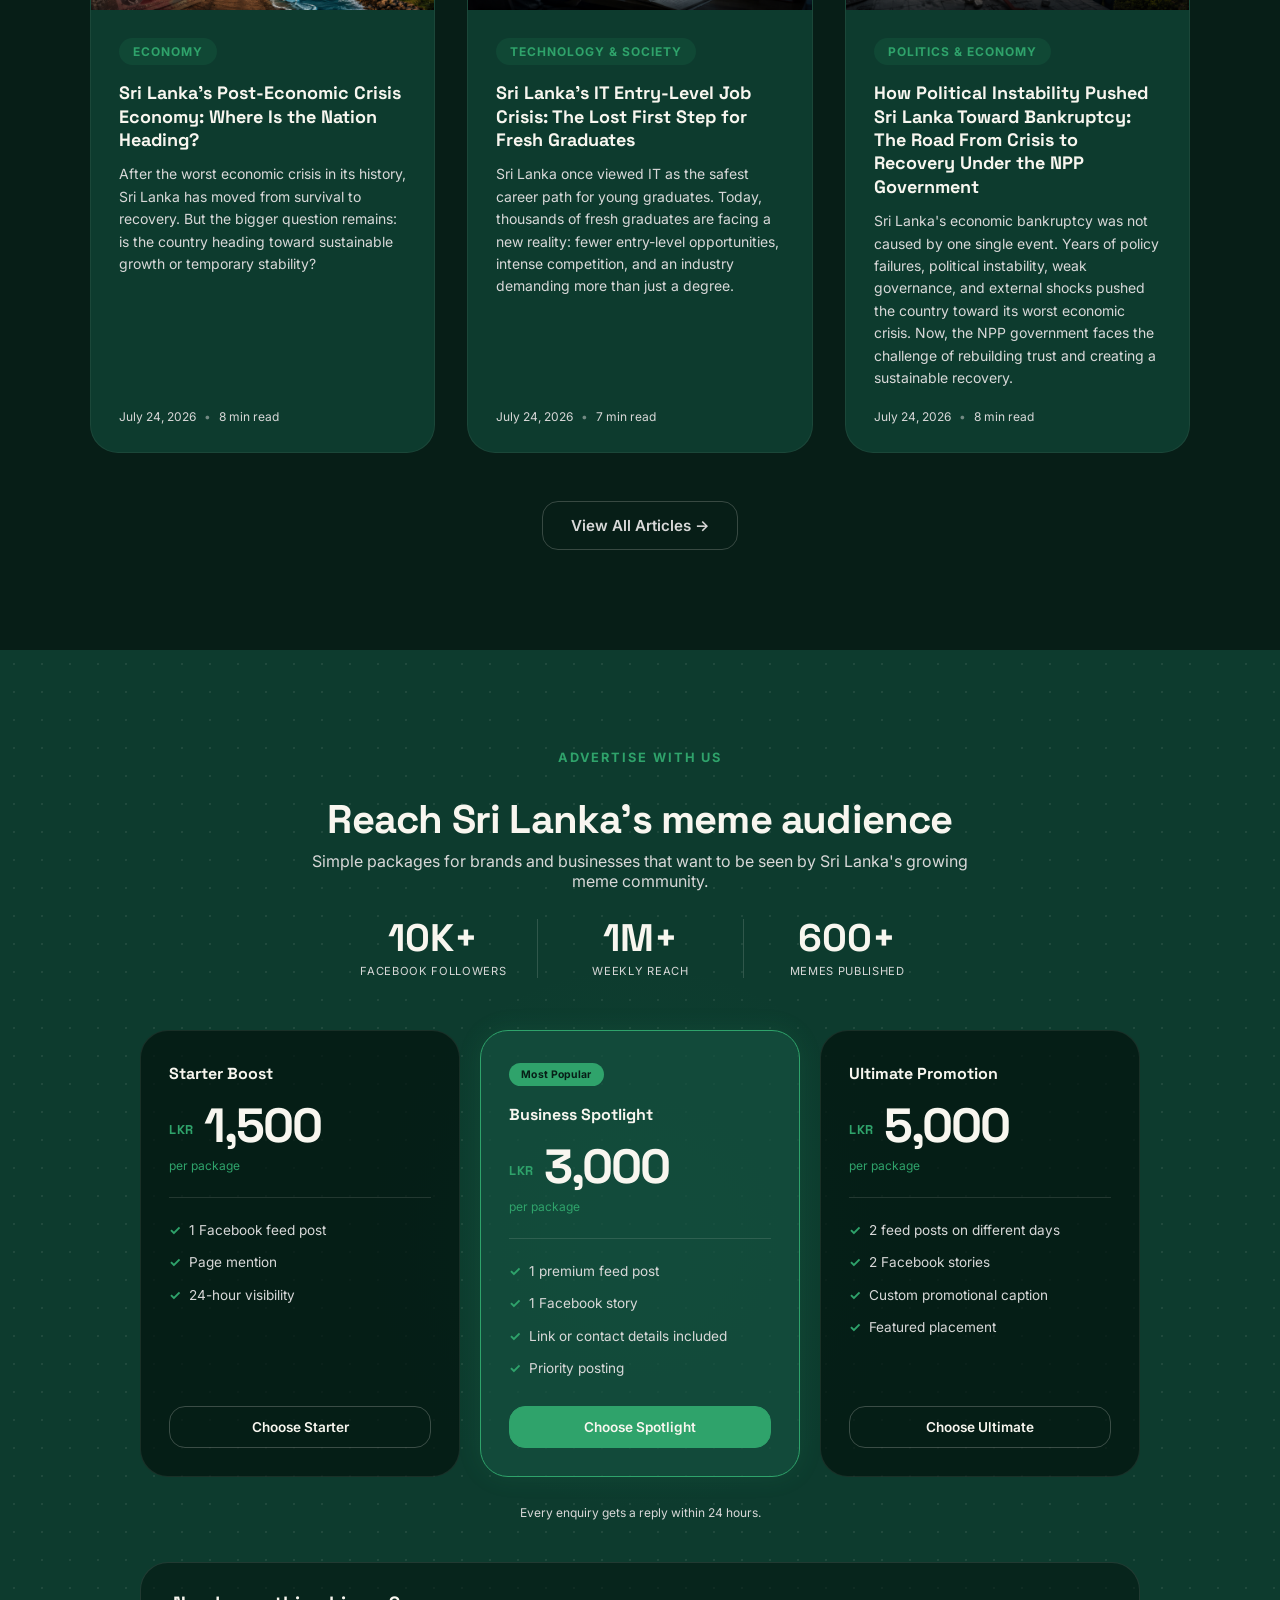
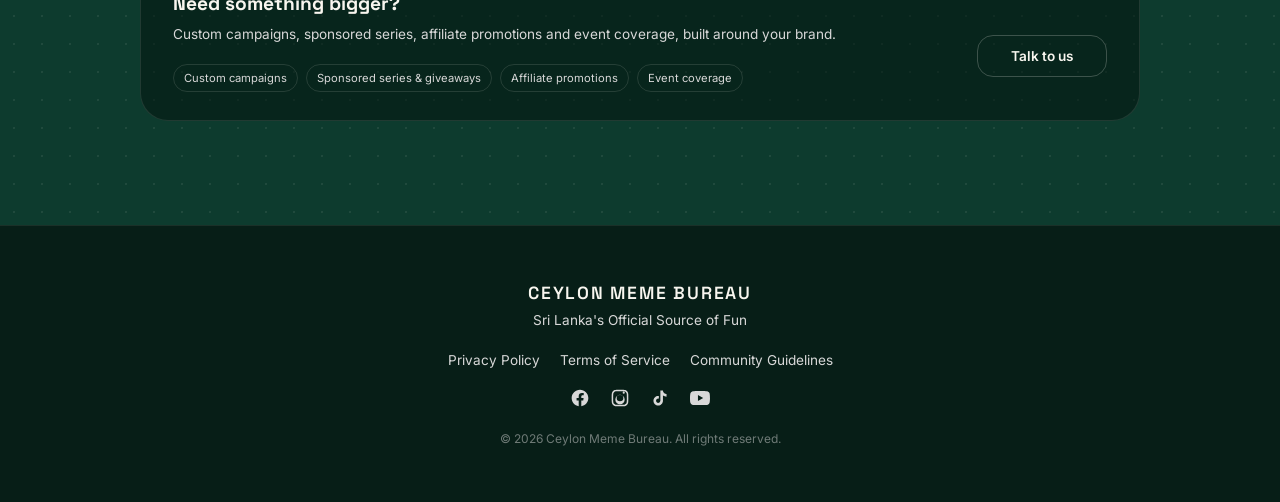
==== commit e25243a1: "Redesign submit meme section with preview, validation and confirmation state" ====
--- a/index.html
+++ b/index.html
@@ -203,78 +203,72 @@
   <!-- COMMUNITY MEME SUBMISSION -->
   <section class="submit" id="submit">
     <div class="submit-intro">
-      <span class="stats-eyebrow">Join The Community</span>
-      <h2 class="section-title">Submit Your Meme</h2>
-      <p class="submit-description">
-        Have a meme that deserves the spotlight? Share your original creation
-        with Ceylon Meme Bureau for a chance to be featured across our
-        official platforms.
-      </p>
-      <p class="submit-description">
-        Our team regularly reviews community submissions and selects the most
-        creative, original, and entertaining memes to publish on our
-        Facebook, Instagram, and website. Every featured submission receives
-        full creator credit, including your name, social media profile, or
-        page (as provided).
-      </p>
-
-      <div class="submit-guidelines">
-        <p class="submit-guidelines-title">Before submitting, please ensure that:</p>
-        <ul>
-          <li>Your meme is your original work or you have the rights to share it.</li>
-          <li>The content complies with our community standards and does not contain illegal, hateful, or harmful material.</li>
-          <li>Any social media username or page you wish us to credit is included in your submission.</li>
-        </ul>
-      </div>
-
-      <p class="submit-description">
-        Not every submission will be published, but every meme is carefully
-        reviewed by our team. If your meme is selected, it will become part
-        of the growing Ceylon Meme Bureau community while ensuring you
-        receive the recognition you deserve.
-      </p>
-
-      <p class="submit-cta-line">Create, Submit, Get Featured!</p>
+      <span class="stats-eyebrow">JOIN THE COMMUNITY</span>
+      <h2 class="section-title">Got a meme? Get featured.</h2>
+      <p class="submit-description">Send us your original meme. If we publish it, you get full credit.</p>
     </div>
 
     <form class="submit-form" id="meme-submit-form">
-
-      <div class="form-row">
+      <div class="submit-form-content">
         <div class="form-group">
-          <label for="name">Name</label>
-          <input type="text" id="name" name="name" required>
-        </div>
+          <label for="meme-upload">Upload your meme</label>
+          <div class="file-drop" id="meme-file-drop" tabindex="0" role="button" aria-describedby="meme-file-hint">
+            <svg class="file-drop-icon" viewBox="0 0 24 24" fill="none" stroke="currentColor" stroke-width="1.7" aria-hidden="true">
+              <path d="M12 16V4m0 0L7.5 8.5M12 4l4.5 4.5M5 14.5v3A2.5 2.5 0 007.5 20h9a2.5 2.5 0 002.5-2.5v-3"/>
+            </svg>
+            <span class="file-drop-text" id="meme-file-text">Click to upload, or drag and drop</span>
+            <span class="file-drop-hint" id="meme-file-hint">PNG, JPG or GIF, up to 5 MB</span>
+            <div class="file-preview" id="file-preview" hidden>
+              <img class="file-preview-image" id="file-preview-image" alt="Selected meme preview">
+              <span class="file-preview-name" id="file-preview-name"></span>
+              <button type="button" class="file-preview-remove" id="file-preview-remove">Remove</button>
+            </div>
+            <input type="file" id="meme-upload" name="attachment" accept="image/*" required hidden>
+          </div>
+        </div>
+
+        <div class="form-row">
+          <div class="form-group">
+            <label for="name">Name</label>
+            <input type="text" id="name" name="name" required>
+          </div>
+          <div class="form-group">
+            <label for="email">Email Address</label>
+            <input type="email" id="email" name="email" required>
+          </div>
+        </div>
+
         <div class="form-group">
-          <label for="email">Email Address</label>
-          <input type="email" id="email" name="email" required>
-        </div>
-      </div>
-
-      <div class="form-group">
-        <label for="facebook">Social Media Profile / Page (for credit)</label>
-        <input type="text" id="facebook" name="social_page" placeholder="Optional">
-      </div>
-
-      <div class="form-group">
-        <label for="meme-upload">Upload Your Meme</label>
-        <div class="file-drop" id="meme-file-drop">
-          <span class="file-drop-icon">📤</span>
-          <span class="file-drop-text" id="meme-file-text">Click to upload, or drag and drop</span>
-          <input type="file" id="meme-upload" name="attachment" accept="image/*" required hidden>
-        </div>
-      </div>
-
-      <label class="custom-checkbox">
-        <input type="checkbox" id="agreement" required>
-        <span class="checkbox-box"></span>
-        <span class="checkbox-label">I agree to let Ceylon Meme Bureau feature this submission with credit</span>
-      </label>
-
-      <button type="submit" class="btn btn--primary">Submit Meme</button>
-
-      <p class="form-message" id="form-message"></p>
-
+          <label for="facebook">Page or profile for credit (optional)</label>
+          <input type="text" id="facebook" name="social_page" placeholder="@yourpage or a link">
+        </div>
+
+        <label class="custom-checkbox">
+          <input type="checkbox" id="agreement" required>
+          <span class="checkbox-box"></span>
+          <span class="checkbox-label">I confirm this meme is my own work or I have the right to share it, and I agree to Ceylon Meme Bureau featuring it with credit.</span>
+        </label>
+
+        <button type="submit" class="btn btn--primary submit-button">Submit meme</button>
+        <p class="form-message" id="form-message" aria-live="polite"></p>
+      </div>
+
+      <div class="submit-success" id="submit-success" hidden>
+        <span class="submit-success-icon" aria-hidden="true">✓</span>
+        <h3>Thanks! Your meme is in review</h3>
+        <p>If we publish it, you will be credited.</p>
+        <button type="button" class="submit-reset-btn" id="submit-reset">Submit another meme</button>
+      </div>
     </form>
+
+    <div class="submit-guidelines">
+      <ul>
+        <li>Your own work, or you have the rights to share it</li>
+        <li>Nothing illegal, hateful or harmful</li>
+        <li>Add your page or profile to be credited</li>
+      </ul>
+      <p>We review every submission, but not every meme is published.</p>
+    </div>
   </section>
 
 <!-- INSIGHTS & ARTICLES -->
--- a/css/style.css
+++ b/css/style.css
@@ -1157,78 +1157,93 @@
    4e. COMMUNITY MEME SUBMISSION FORM
    ============================================ */
 .submit {
+  --submit-surface: #12392d;
+  --submit-field: #0d2f25;
   background-color: var(--color-primary-dark);
   padding: 100px 24px;
+  display: grid;
+  grid-template-columns: minmax(0, 1fr) minmax(0, 1fr);
+  grid-template-areas:
+    "pitch form"
+    "rules form";
+  gap: 30px 64px;
+  align-items: start;
 }
 
 .submit-intro {
-  max-width: 700px;
-  margin: 0 auto 56px;
-  text-align: center;
+  grid-area: pitch;
+  max-width: 520px;
+  margin: 0;
+  text-align: left;
 }
 
 .submit-intro .section-title {
-  margin-bottom: 24px;
+  margin-bottom: 20px;
 }
 
 .submit-description {
   color: var(--color-light-gray);
-  line-height: 1.75;
-  margin-bottom: 20px;
+  line-height: 1.7;
+  margin: 0;
+}
+
+.submit-guidelines {
+  grid-area: rules;
+  max-width: 520px;
+  margin: 0;
   text-align: left;
-}
-
-.submit-guidelines {
-  text-align: left;
-  background: rgba(248, 246, 239, 0.04);
-  border: 1px solid rgba(248, 246, 239, 0.08);
-  border-left: 3px solid var(--color-accent);
-  border-radius: var(--radius-md);
-  padding: 20px 24px;
-  margin: 24px 0;
-}
-
-.submit-guidelines-title {
-  font-weight: 600;
-  color: var(--color-off-white);
-  margin-bottom: 12px;
 }
 
 .submit-guidelines ul {
   list-style: none;
   display: flex;
   flex-direction: column;
-  gap: 10px;
+  gap: 11px;
+  margin: 0 0 18px;
+  padding: 0;
 }
 
 .submit-guidelines li {
   position: relative;
-  padding-left: 22px;
+  padding-left: 24px;
   color: var(--color-light-gray);
   font-size: 0.9rem;
   line-height: 1.5;
 }
 
 .submit-guidelines li::before {
-  content: '✓';
+  content: '';
   position: absolute;
-  left: 0;
-  color: var(--color-accent);
-  font-weight: 700;
-}
-
-.submit-cta-line {
-  font-family: var(--font-heading);
-  font-weight: 700;
-  font-size: 1.15rem;
-  color: var(--color-accent);
-  letter-spacing: 0.02em;
-  margin-top: 28px;
+  top: 0.45em;
+  left: 1px;
+  width: 10px;
+  height: 5px;
+  border-left: 2px solid var(--color-accent);
+  border-bottom: 2px solid var(--color-accent);
+  transform: rotate(-45deg);
+}
+
+.submit-guidelines p {
+  color: var(--color-light-gray);
+  font-size: 0.8rem;
+  line-height: 1.5;
+  margin: 0;
 }
 
 .submit-form {
-  max-width: 560px;
-  margin: 0 auto;
+  grid-area: form;
+  max-width: none;
+  margin: 0;
+  padding: 32px;
+  background: var(--submit-surface);
+  border: 1px solid rgba(248, 246, 239, 0.08);
+  border-radius: var(--radius-lg);
+  display: flex;
+  flex-direction: column;
+  gap: 0;
+}
+
+.submit-form-content {
   display: flex;
   flex-direction: column;
   gap: 20px;
@@ -1256,51 +1271,110 @@
 
 .form-group input[type="text"],
 .form-group input[type="email"] {
+  min-height: 46px;
   font-family: var(--font-body);
   font-size: 0.95rem;
   padding: 12px 14px;
   border-radius: 10px;
-  border: 1px solid rgba(248, 246, 239, 0.15);
-  background: rgba(248, 246, 239, 0.04);
+  border: 1px solid rgba(248, 246, 239, 0.18);
+  background: var(--submit-field);
   color: var(--color-off-white);
-  transition: border-color 0.2s ease;
+  transition: border-color 0.2s ease, box-shadow 0.2s ease;
 }
 
 .form-group input:focus {
   outline: none;
   border-color: var(--color-accent);
-}
-
-/* Custom file drop zone, replacing the default browser file input */
+  box-shadow: 0 0 0 3px rgba(47, 163, 107, 0.2);
+}
+
 .file-drop {
+  min-height: 164px;
   display: flex;
   flex-direction: column;
   align-items: center;
   gap: 10px;
-  padding: 32px 20px;
-  border: 2px dashed rgba(248, 246, 239, 0.2);
+  justify-content: center;
+  padding: 24px 20px;
+  border: 1px dashed rgba(248, 246, 239, 0.25);
+  background: var(--submit-field);
   border-radius: var(--radius-md);
   text-align: center;
   cursor: pointer;
-  transition: border-color 0.2s ease, background 0.2s ease;
+  transition: border-color 0.2s ease, background 0.2s ease, transform 0.2s ease;
 }
 
 .file-drop:hover,
 .file-drop.drag-over {
   border-color: var(--color-accent);
   background: rgba(47, 163, 107, 0.06);
+  transform: translateY(-2px);
 }
 
 .file-drop-icon {
-  font-size: 1.5rem;
+  width: 28px;
+  height: 28px;
+  color: var(--color-accent);
+  margin-bottom: 4px;
 }
 
 .file-drop-text {
-  color: var(--color-light-gray);
-  font-size: 0.9rem;
-}
-
-/* Custom checkbox, replacing the default browser checkbox */
+  color: var(--color-off-white);
+  font-size: 0.92rem;
+}
+
+.file-drop-hint {
+  color: var(--color-light-gray);
+  font-size: 0.78rem;
+}
+
+.file-preview {
+  width: 100%;
+  display: grid;
+  grid-template-columns: 48px minmax(0, 1fr) auto;
+  align-items: center;
+  gap: 10px;
+  margin-top: 8px;
+  text-align: left;
+}
+
+.submit-form-content[hidden],
+.file-preview[hidden],
+.submit-success[hidden] {
+  display: none;
+}
+
+.file-preview-image {
+  width: 48px;
+  height: 48px;
+  object-fit: cover;
+  border-radius: 6px;
+}
+
+.file-preview-name {
+  overflow: hidden;
+  color: var(--color-light-gray);
+  font-size: 0.78rem;
+  text-overflow: ellipsis;
+  white-space: nowrap;
+}
+
+.file-preview-remove,
+.submit-reset-btn {
+  border: 0;
+  background: transparent;
+  color: var(--color-light-gray);
+  cursor: pointer;
+  font: inherit;
+  font-size: 0.78rem;
+  text-decoration: underline;
+}
+
+.file-preview-remove:hover,
+.submit-reset-btn:hover {
+  color: var(--color-accent);
+}
+
 .custom-checkbox {
   display: flex;
   align-items: flex-start;
@@ -1311,8 +1385,8 @@
 .custom-checkbox input {
   position: absolute;
   opacity: 0;
-  width: 0;
-  height: 0;
+  width: 1px;
+  height: 1px;
 }
 
 .checkbox-box {
@@ -1342,6 +1416,14 @@
   font-weight: 700;
 }
 
+.custom-checkbox input:focus-visible + .checkbox-box,
+.file-drop:focus-visible,
+.file-preview-remove:focus-visible,
+.submit-reset-btn:focus-visible {
+  outline: 2px solid var(--color-accent);
+  outline-offset: 3px;
+}
+
 .checkbox-label {
   font-size: 0.85rem;
   color: var(--color-light-gray);
@@ -1351,7 +1433,55 @@
   text-align: center;
   font-size: 0.9rem;
   color: var(--color-accent);
-  min-height: 20px;
+  min-height: 0;
+  margin: 0;
+}
+
+.form-message--error {
+  padding: 10px 12px;
+  border: 1px solid rgba(220, 100, 91, 0.5);
+  border-radius: 8px;
+  background: rgba(220, 100, 91, 0.08);
+  color: #f0aaa3;
+}
+
+.submit-button:disabled {
+  cursor: wait;
+  opacity: 0.65;
+}
+
+.submit-success {
+  min-height: 360px;
+  display: flex;
+  flex-direction: column;
+  align-items: center;
+  justify-content: center;
+  gap: 14px;
+  text-align: center;
+}
+
+.submit-success-icon {
+  display: grid;
+  place-items: center;
+  width: 42px;
+  height: 42px;
+  border-radius: 50%;
+  background: var(--color-accent);
+  color: var(--color-bg);
+  font-weight: 700;
+}
+
+.submit-success h3 {
+  margin: 0;
+  color: var(--color-off-white);
+  font-family: var(--font-heading);
+  font-size: 1.3rem;
+}
+
+.submit-success p {
+  margin: 0;
+  color: var(--color-light-gray);
+  font-size: 0.9rem;
 }
 /* ============================================
    4f. AI MEME UPSCALER
@@ -2067,6 +2197,28 @@
    RESPONSIVE
    ============================================ */
 @media (max-width: 900px) {
+  .submit {
+    grid-template-columns: 1fr;
+    grid-template-areas:
+      "pitch"
+      "form"
+      "rules";
+    gap: 32px;
+  }
+
+  .submit-intro,
+  .submit-guidelines {
+    max-width: 680px;
+    width: 100%;
+    margin: 0 auto;
+  }
+
+  .submit-form {
+    width: 100%;
+    max-width: 680px;
+    margin: 0 auto;
+  }
+
   .about-content {
     grid-template-columns: 1fr;
     gap: 40px;
@@ -2098,6 +2250,23 @@
 }
 
 @media (max-width: 600px) {
+  .submit {
+    padding: 72px 20px;
+    gap: 26px;
+  }
+
+  .submit-form {
+    padding: 22px 18px;
+  }
+
+  .submit-form-content {
+    gap: 18px;
+  }
+
+  .submit-success {
+    min-height: 330px;
+  }
+
   .hero-columns {
     padding: 0 24px;
   }
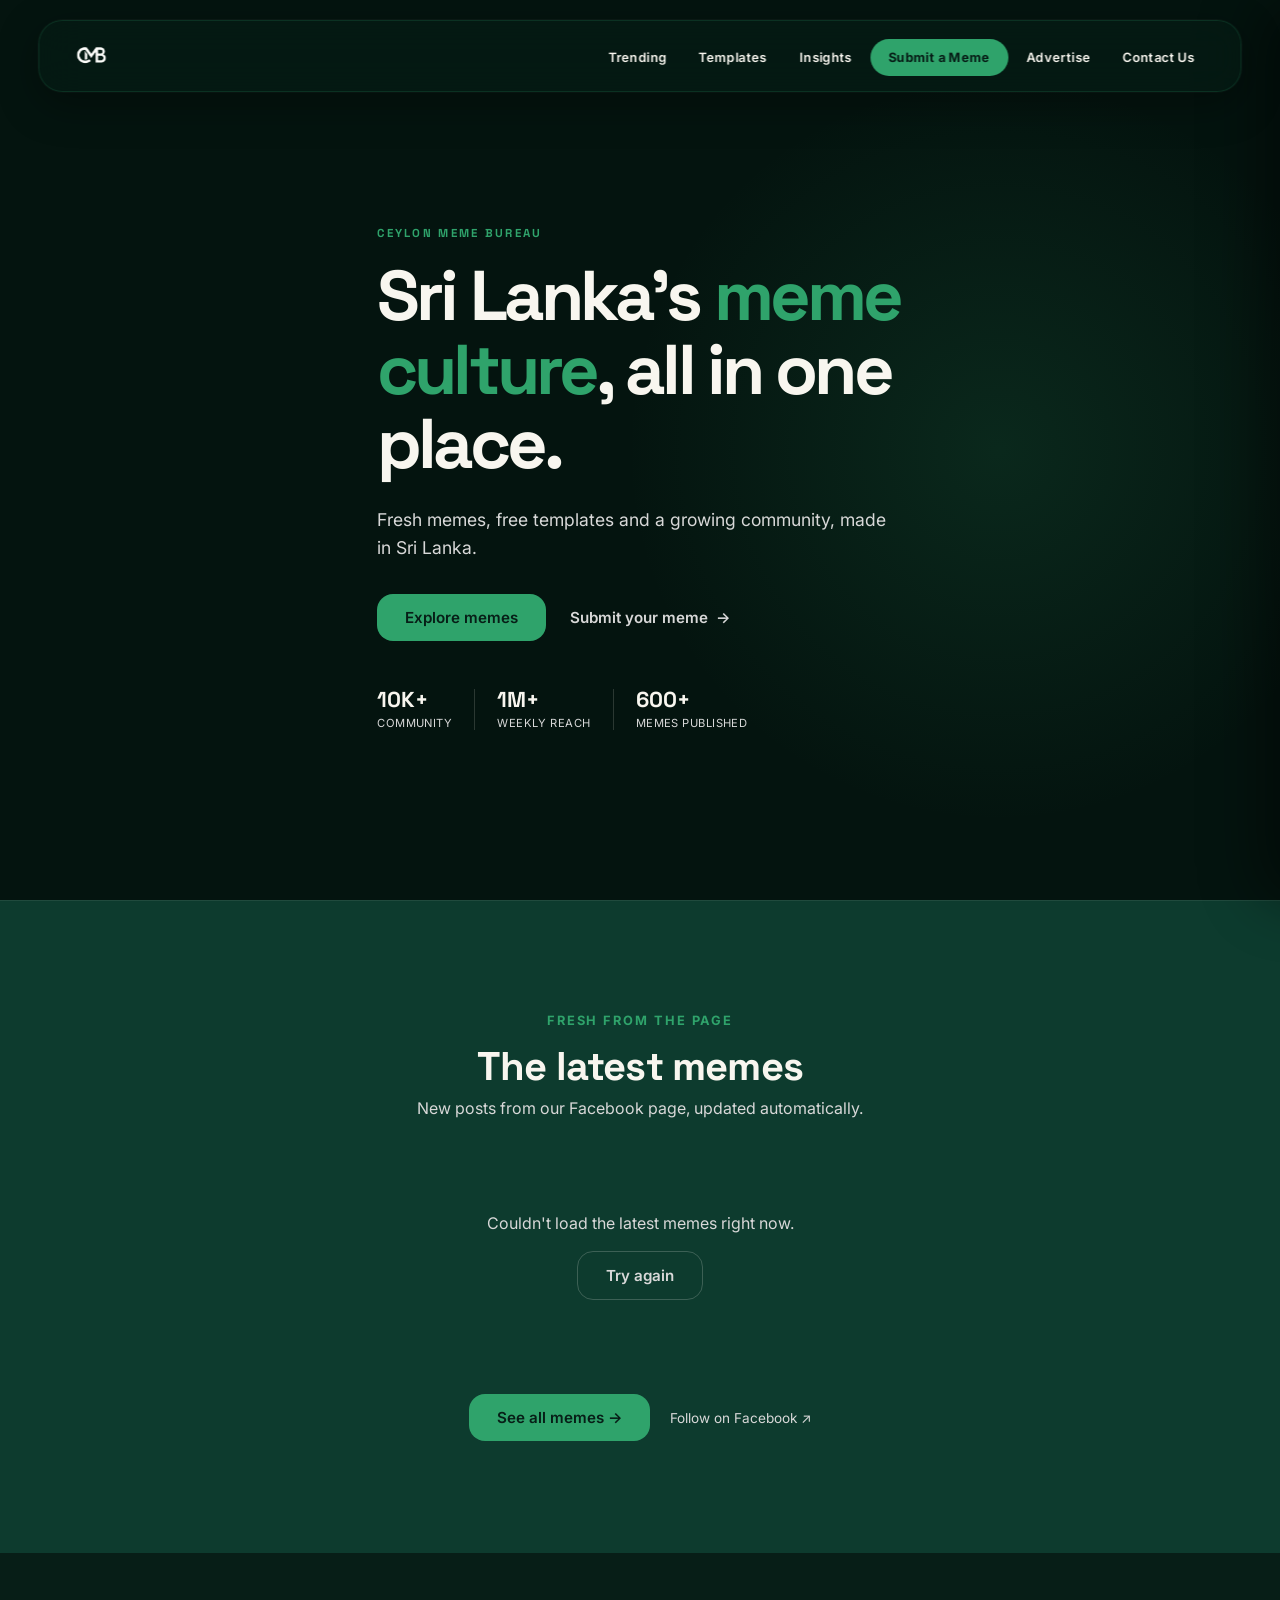
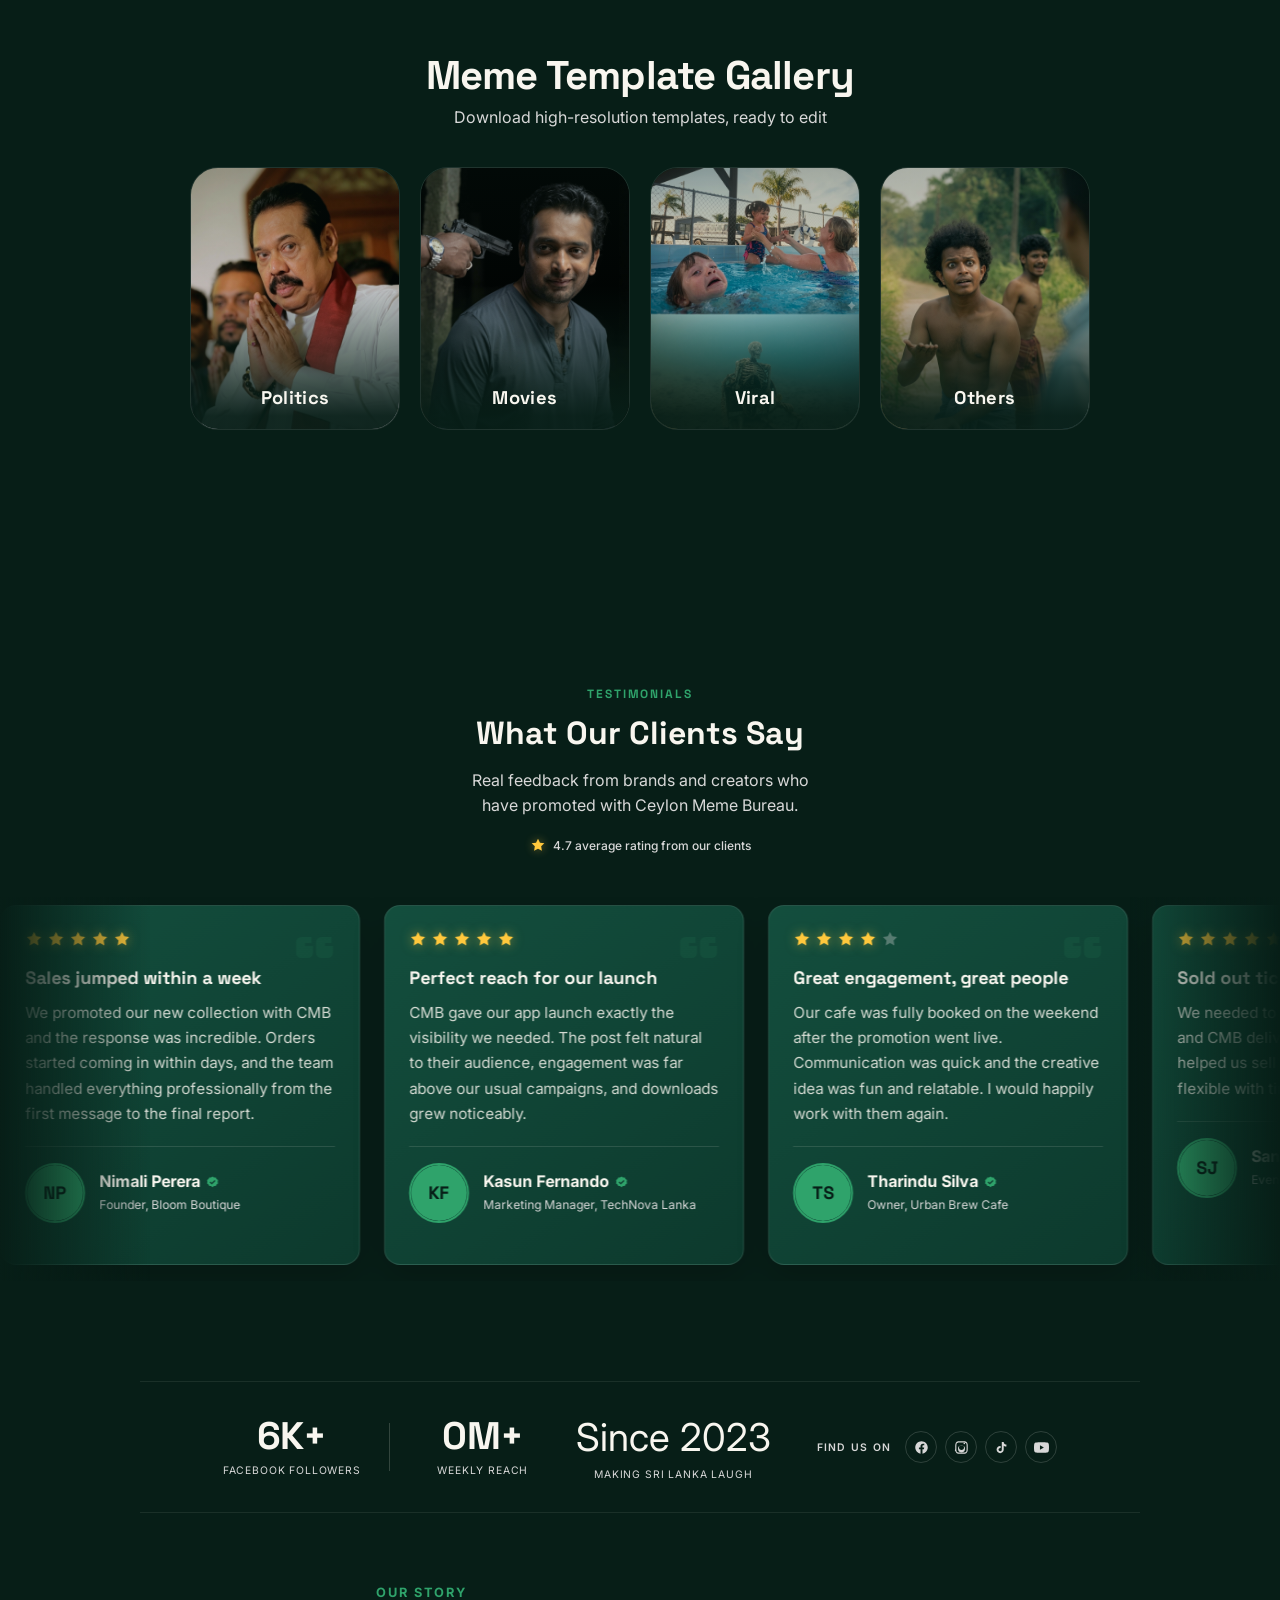
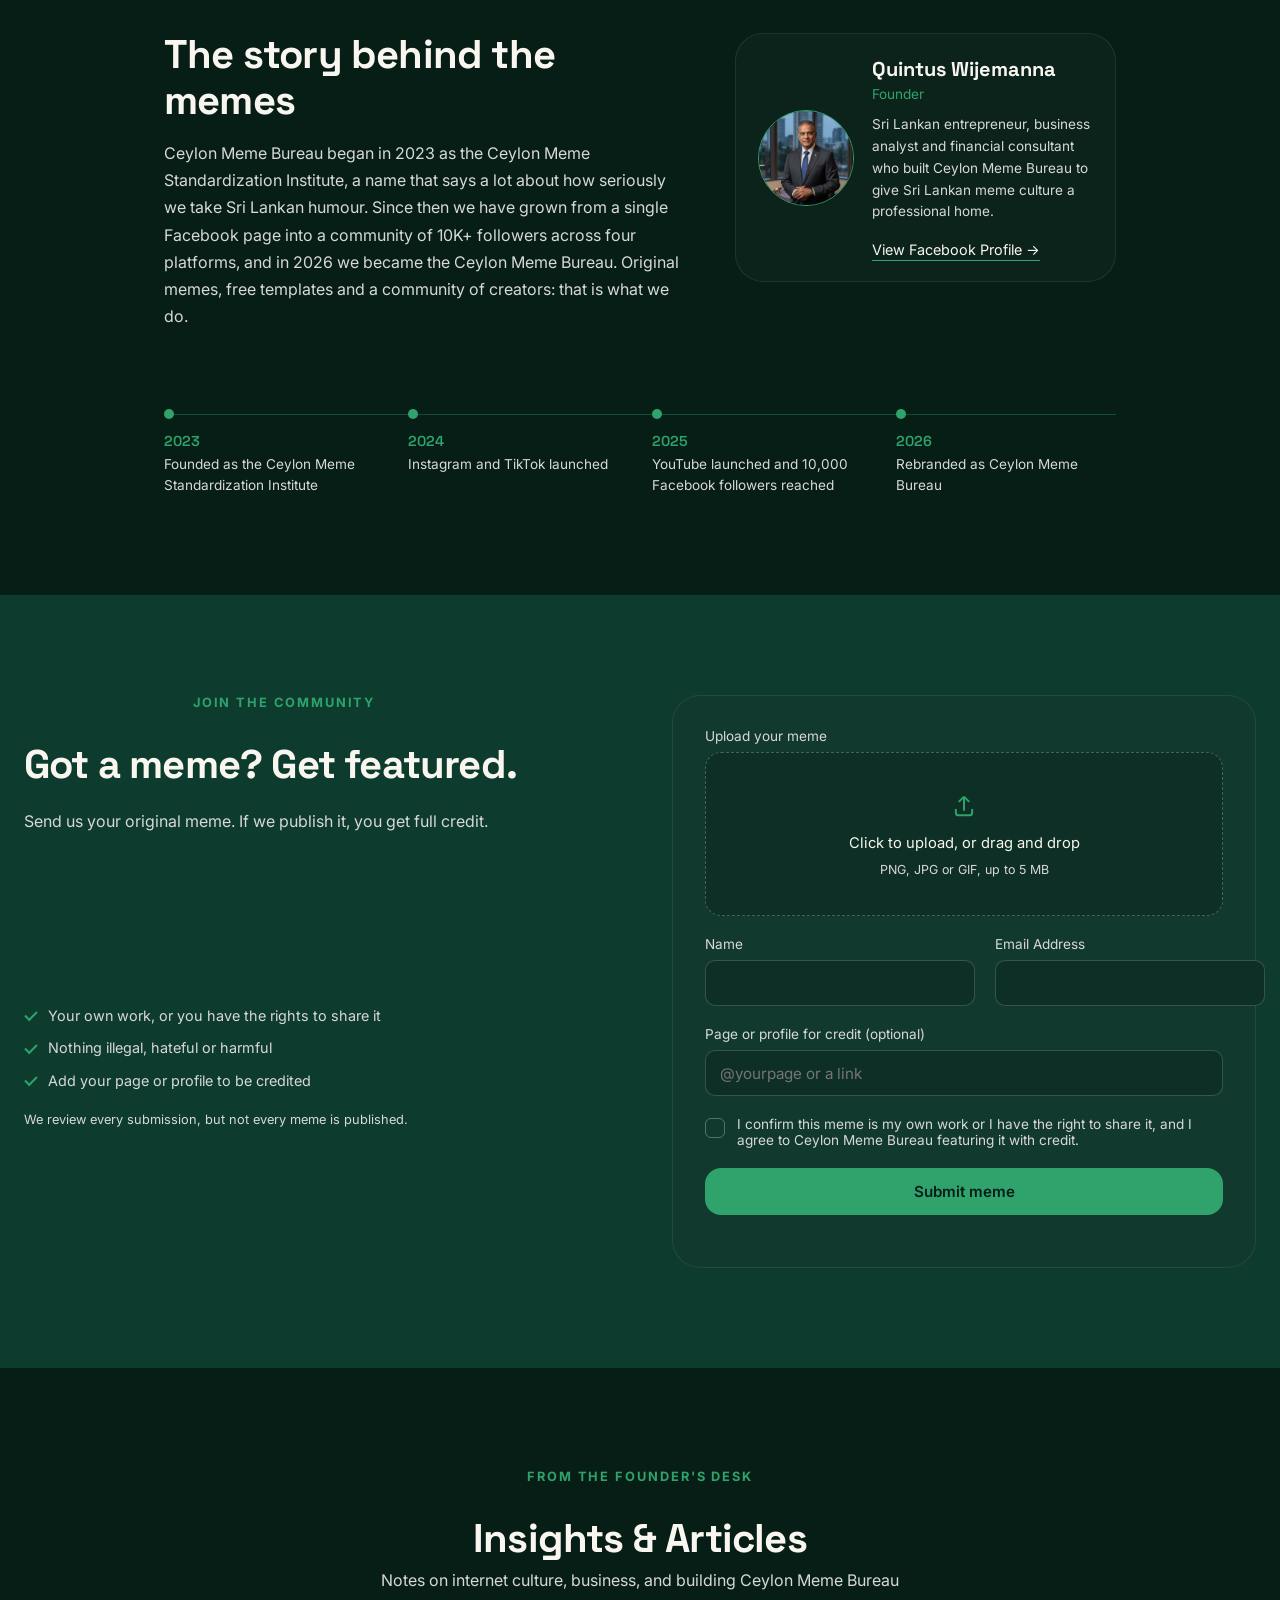
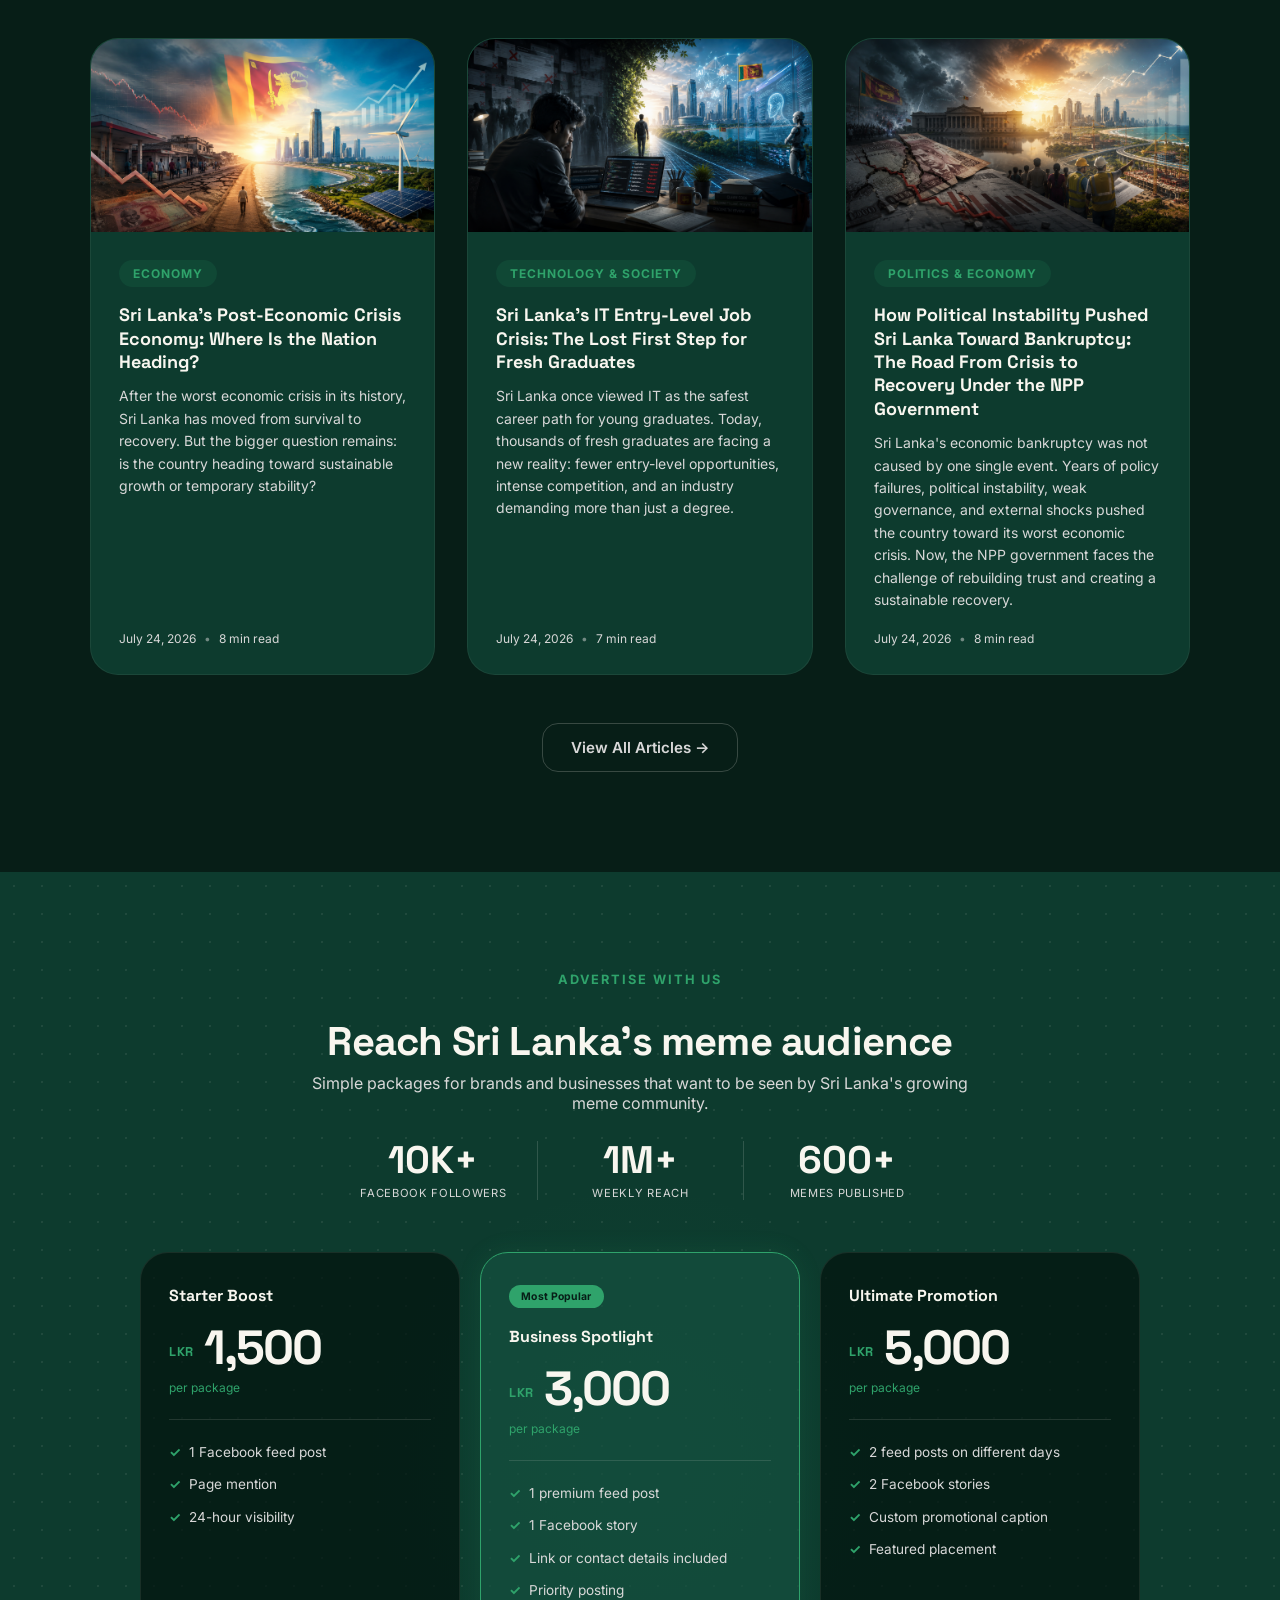
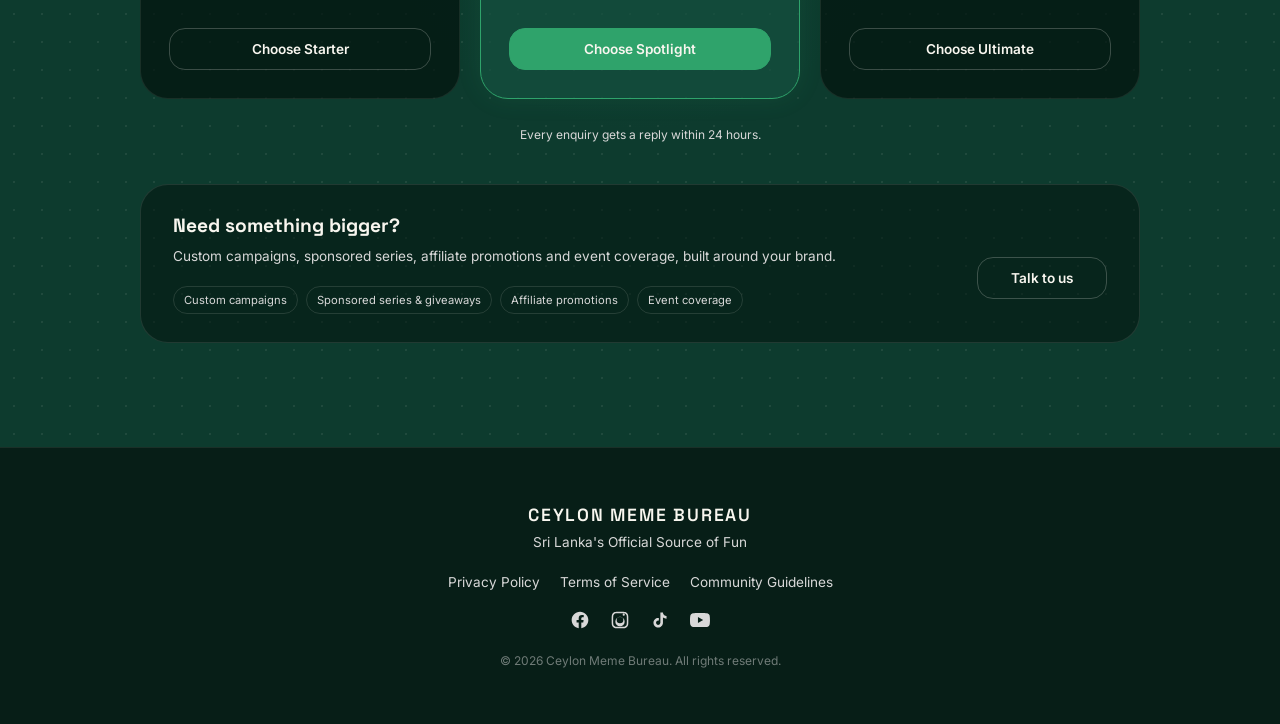
==== commit 8f7d5120: "Redesign latest memes section with uncropped cards and loading states" ====
--- a/index.html
+++ b/index.html
@@ -62,13 +62,15 @@
 
   <!-- TRENDING MEMES SECTION -->
   <section class="trending" id="trending">
-    <h2 class="section-title">Trending This Week</h2>
-    <p class="section-subtitle">The latest memes, fresh from our Facebook page</p>
-
-    <div class="meme-grid meme-grid--preview" id="trending-grid" data-limit="3"></div>
+    <span class="stats-eyebrow">FRESH FROM THE PAGE</span>
+    <h2 class="section-title">The latest memes</h2>
+    <p class="section-subtitle">New posts from our Facebook page, updated automatically.</p>
+
+    <div class="meme-grid meme-grid--preview" id="trending-grid" data-limit="6" data-limit-small="4" aria-live="polite"></div>
 
     <div class="trending-more">
-      <a href="trending.html" class="btn btn--secondary">View More Memes</a>
+      <a href="trending.html" class="btn btn--primary">See all memes <span aria-hidden="true">→</span></a>
+      <a href="https://www.facebook.com/share/18w8aQJ9yv/?mibextid=wwXIfr" class="trending-follow" target="_blank" rel="noopener noreferrer">Follow on Facebook <span aria-hidden="true">↗</span></a>
     </div>
   </section>
 
--- a/css/style.css
+++ b/css/style.css
@@ -852,7 +852,18 @@
    ============================================ */
 .trending {
   background-color: var(--color-primary-dark);
-  padding: 100px 24px;
+  --meme-frame-surface: var(--color-bg);
+  padding: 112px 24px;
+  border-top: 1px solid rgba(248, 246, 239, 0.08);
+  overflow: hidden;
+}
+
+.trending--all {
+  padding-top: 160px;
+}
+
+.trending .stats-eyebrow {
+  margin-bottom: 16px;
 }
 
 .section-subtitle {
@@ -870,77 +881,184 @@
   max-width: 1100px;
   margin: 0 auto;
   display: grid;
-  grid-template-columns: repeat(4, 1fr);
-  gap: 24px;
+  grid-template-columns: repeat(3, 1fr);
+  gap: 20px;
 }
 
 .meme-grid--preview {
   grid-template-columns: repeat(3, 1fr);
-  max-width: 820px;
+  max-width: 1100px;
 }
  
 .trending-more {
+  display: flex;
+  align-items: center;
+  justify-content: center;
+  flex-wrap: wrap;
+  gap: 20px;
   text-align: center;
-  margin-top: 40px;
+  margin-top: 48px;
 }
 
 .meme-card {
-  background: rgba(248, 246, 239, 0.04);
+  display: flex;
+  flex-direction: column;
+  min-width: 0;
+  height: 100%;
+  background: var(--color-bg);
   border: 1px solid rgba(248, 246, 239, 0.08);
-  border-radius: var(--radius-md);
+  border-radius: var(--radius-lg);
   overflow: hidden;
-  transition: transform 0.3s ease, box-shadow 0.3s ease;
-}
-
-.meme-card {
-  display: block;
   color: inherit;
   text-decoration: none;
-}
-
-.meme-card:hover {
-  transform: translateY(-6px);
-  box-shadow: 0 12px 32px rgba(0, 0, 0, 0.35);
+  transition: transform 0.25s ease, border-color 0.25s ease;
+}
+
+.meme-card:focus-visible {
+  outline: 2px solid var(--color-accent);
+  outline-offset: 4px;
+}
+
+.meme-frame {
+  position: relative;
+  display: grid;
+  place-items: center;
+  width: 100%;
+  aspect-ratio: 4 / 5;
+  padding: 8px;
+  background: var(--meme-frame-surface);
 }
 
 .meme-thumbnail {
-  width: 100%;
-  aspect-ratio: 1 / 1;
-  background: linear-gradient(135deg, var(--color-secondary-green), var(--color-bg));
-}
-
-.meme-thumbnail {
-  object-fit: cover;
+  width: auto;
+  height: auto;
+  max-width: 100%;
+  max-height: 100%;
+  object-fit: contain;
   display: block;
 }
 
-#trending-grid {
-  text-align: center;
-}
-
-#trending-grid:not(:has(.meme-card)) {
-  display: flex;
-  justify-content: center;
+.meme-new {
+  position: absolute;
+  top: 14px;
+  left: 14px;
+  padding: 4px 9px;
+  border-radius: 999px;
+  background: var(--color-accent);
+  color: var(--color-bg);
+  font-size: 0.68rem;
+  font-weight: 700;
+  letter-spacing: 0.04em;
 }
 
 .meme-info {
+  min-height: 46px;
   display: flex;
   justify-content: space-between;
   align-items: center;
-  padding: 14px 16px;
+  margin-top: auto;
+  padding: 10px 14px;
+  background: var(--color-bg);
 }
 
 .meme-date {
-  font-family: var(--font-heading);
-  font-weight: 600;
+  font-size: 0.78rem;
+  color: var(--color-light-gray);
+}
+
+.meme-link {
+  display: flex;
+  align-items: center;
+  justify-content: center;
+  width: 26px;
+  height: 26px;
+  border: 1px solid rgba(248, 246, 239, 0.16);
+  border-radius: 50%;
   color: var(--color-accent);
-}
-
-.meme-link {
-  display: flex;
-  gap: 12px;
-  font-size: 0.8rem;
-  color: var(--color-light-gray);
+  transition: transform 0.25s ease;
+}
+
+.meme-link svg {
+  width: 13px;
+  height: 13px;
+  fill: none;
+  stroke: currentColor;
+  stroke-linecap: round;
+  stroke-linejoin: round;
+  stroke-width: 1.8;
+}
+
+.meme-card--placeholder {
+  pointer-events: none;
+}
+
+.meme-card--placeholder .meme-frame {
+  background: rgba(248, 246, 239, 0.06);
+}
+
+.meme-card--placeholder .meme-info {
+  background: rgba(248, 246, 239, 0.04);
+}
+
+.trending-message {
+  grid-column: 1 / -1;
+  display: flex;
+  flex-direction: column;
+  align-items: center;
+  justify-content: center;
+  min-height: 180px;
+  gap: 18px;
+  color: var(--color-light-gray);
+  text-align: center;
+}
+
+.trending-message p {
+  margin: 0;
+}
+
+.trending-follow {
+  color: var(--color-light-gray);
+  font-size: 0.85rem;
+  text-decoration: none;
+}
+
+.trending-follow:hover {
+  color: var(--color-accent);
+}
+
+.trending-follow:focus-visible {
+  outline: 2px solid var(--color-accent);
+  outline-offset: 4px;
+}
+
+.visually-hidden {
+  position: absolute;
+  width: 1px;
+  height: 1px;
+  padding: 0;
+  margin: -1px;
+  overflow: hidden;
+  clip: rect(0, 0, 0, 0);
+  white-space: nowrap;
+  border: 0;
+}
+
+@media (hover: hover) {
+  .meme-card:not(.meme-card--placeholder):hover {
+    transform: translateY(-4px);
+    border-color: rgba(47, 163, 107, 0.65);
+  }
+
+  .meme-card:hover .meme-link {
+    transform: translateX(2px);
+  }
+}
+
+@media (prefers-reduced-motion: reduce) {
+  .meme-card,
+  .meme-link {
+    transition: none;
+  }
 }
 /* ============================================
    4d. MEME TEMPLATE GALLERY
@@ -2237,6 +2355,10 @@
     grid-template-columns: repeat(2, 1fr);
   }
 
+  .meme-grid--preview {
+    grid-template-columns: repeat(2, 1fr);
+  }
+
   .template-grid {
     grid-template-columns: repeat(2, 1fr);
   }
@@ -2337,6 +2459,41 @@
 
   .meme-grid {
     grid-template-columns: 1fr;
+  }
+
+  .meme-grid--preview {
+    display: flex;
+    justify-content: flex-start;
+    gap: 14px;
+    max-width: none;
+    margin: 0 -20px;
+    padding: 0 20px 8px;
+    overflow-x: auto;
+    scroll-padding-inline: 20px;
+    scroll-snap-type: x mandatory;
+    scrollbar-width: none;
+  }
+
+  .meme-grid--preview::-webkit-scrollbar {
+    display: none;
+  }
+
+  .meme-grid--preview .meme-card {
+    flex: 0 0 78%;
+    scroll-snap-align: start;
+  }
+
+  .meme-grid--preview .trending-message {
+    flex: 1 0 100%;
+  }
+
+  .trending {
+    padding-right: 20px;
+    padding-left: 20px;
+  }
+
+  .trending--all {
+    padding-top: 128px;
   }
 
   .template-grid {
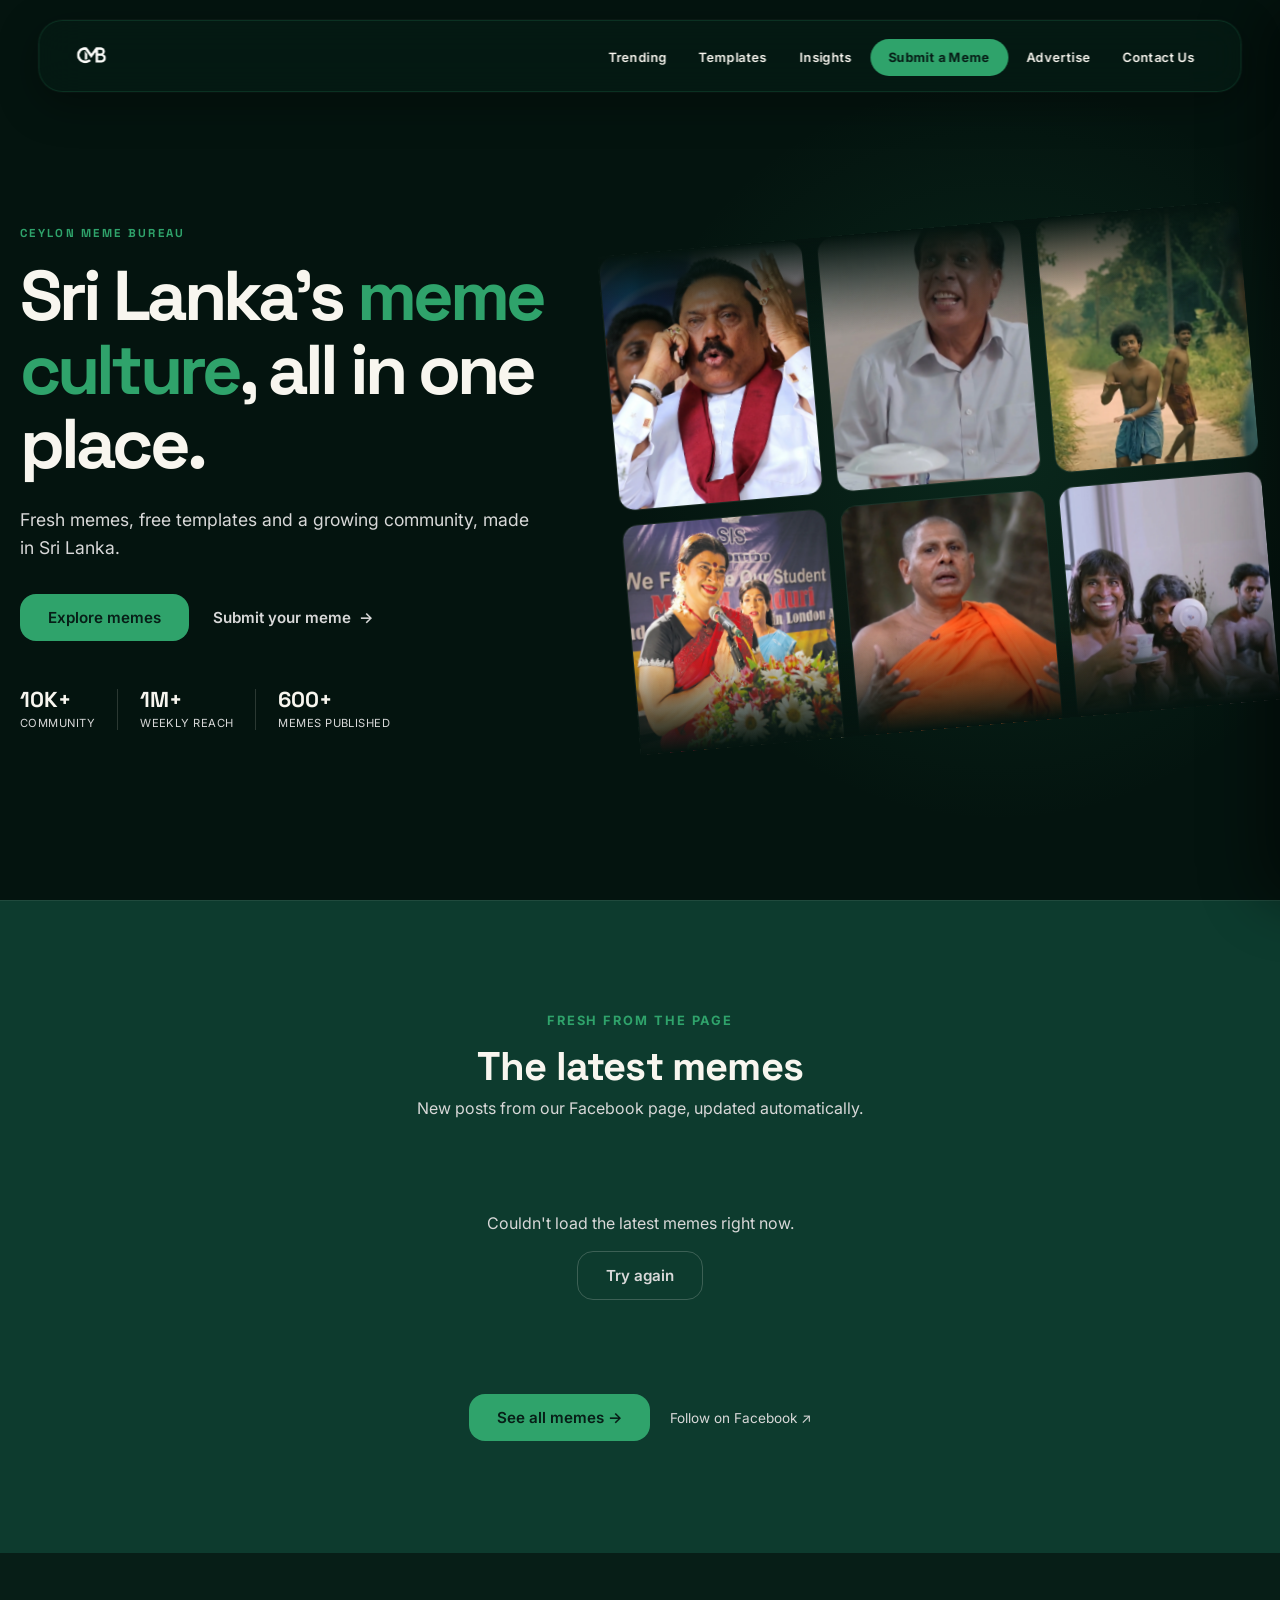
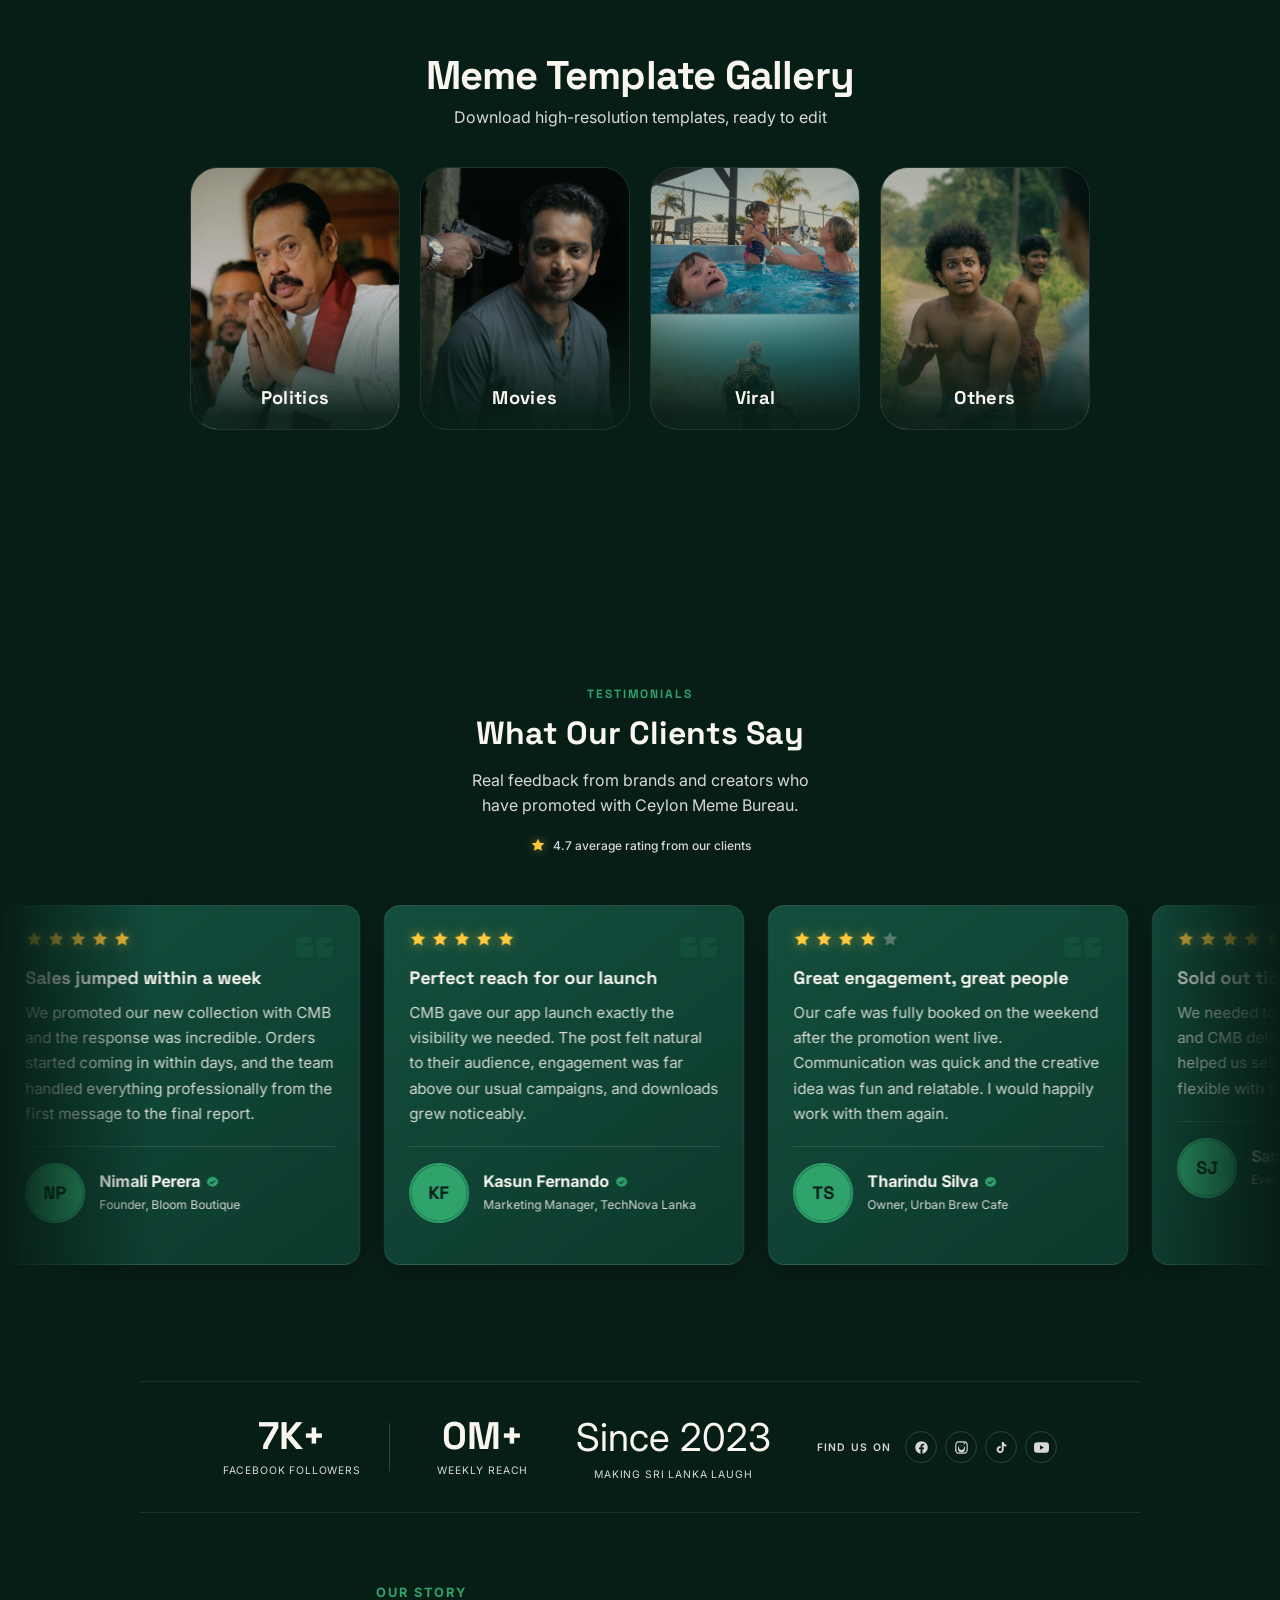
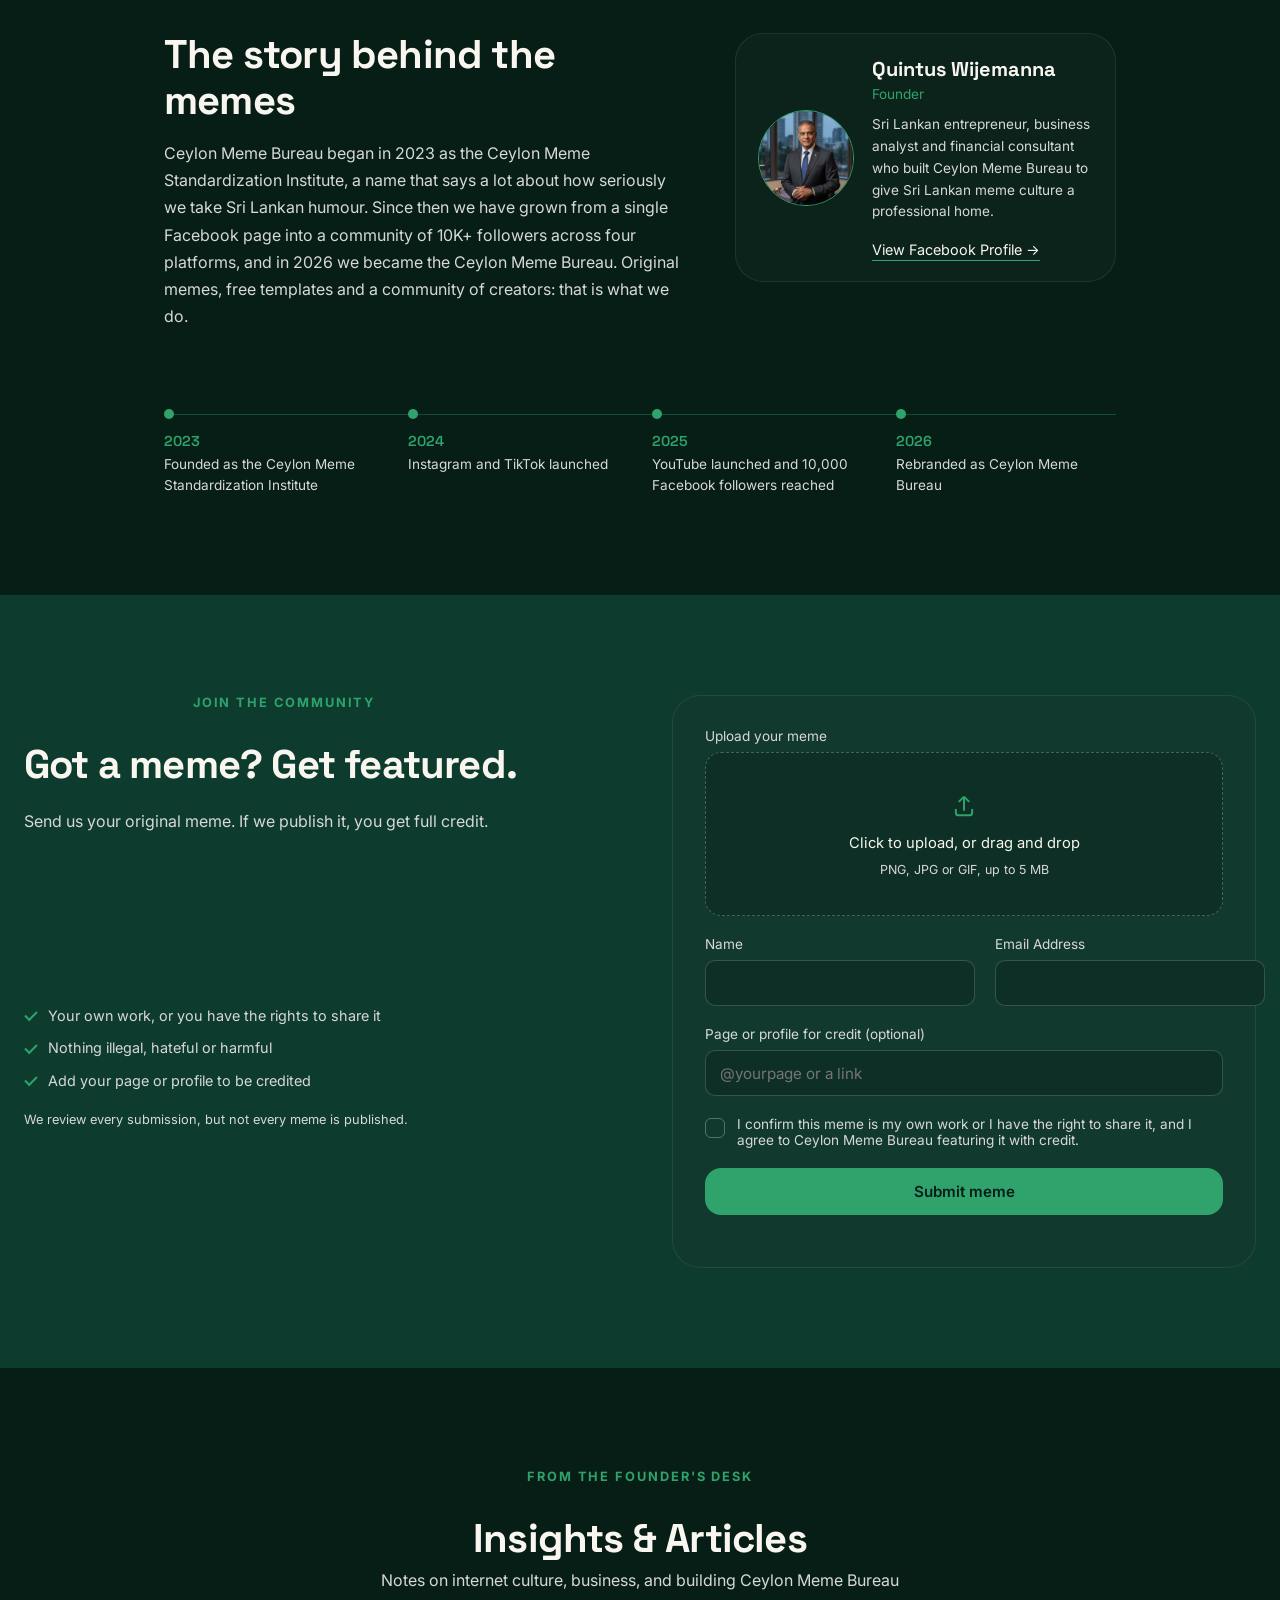
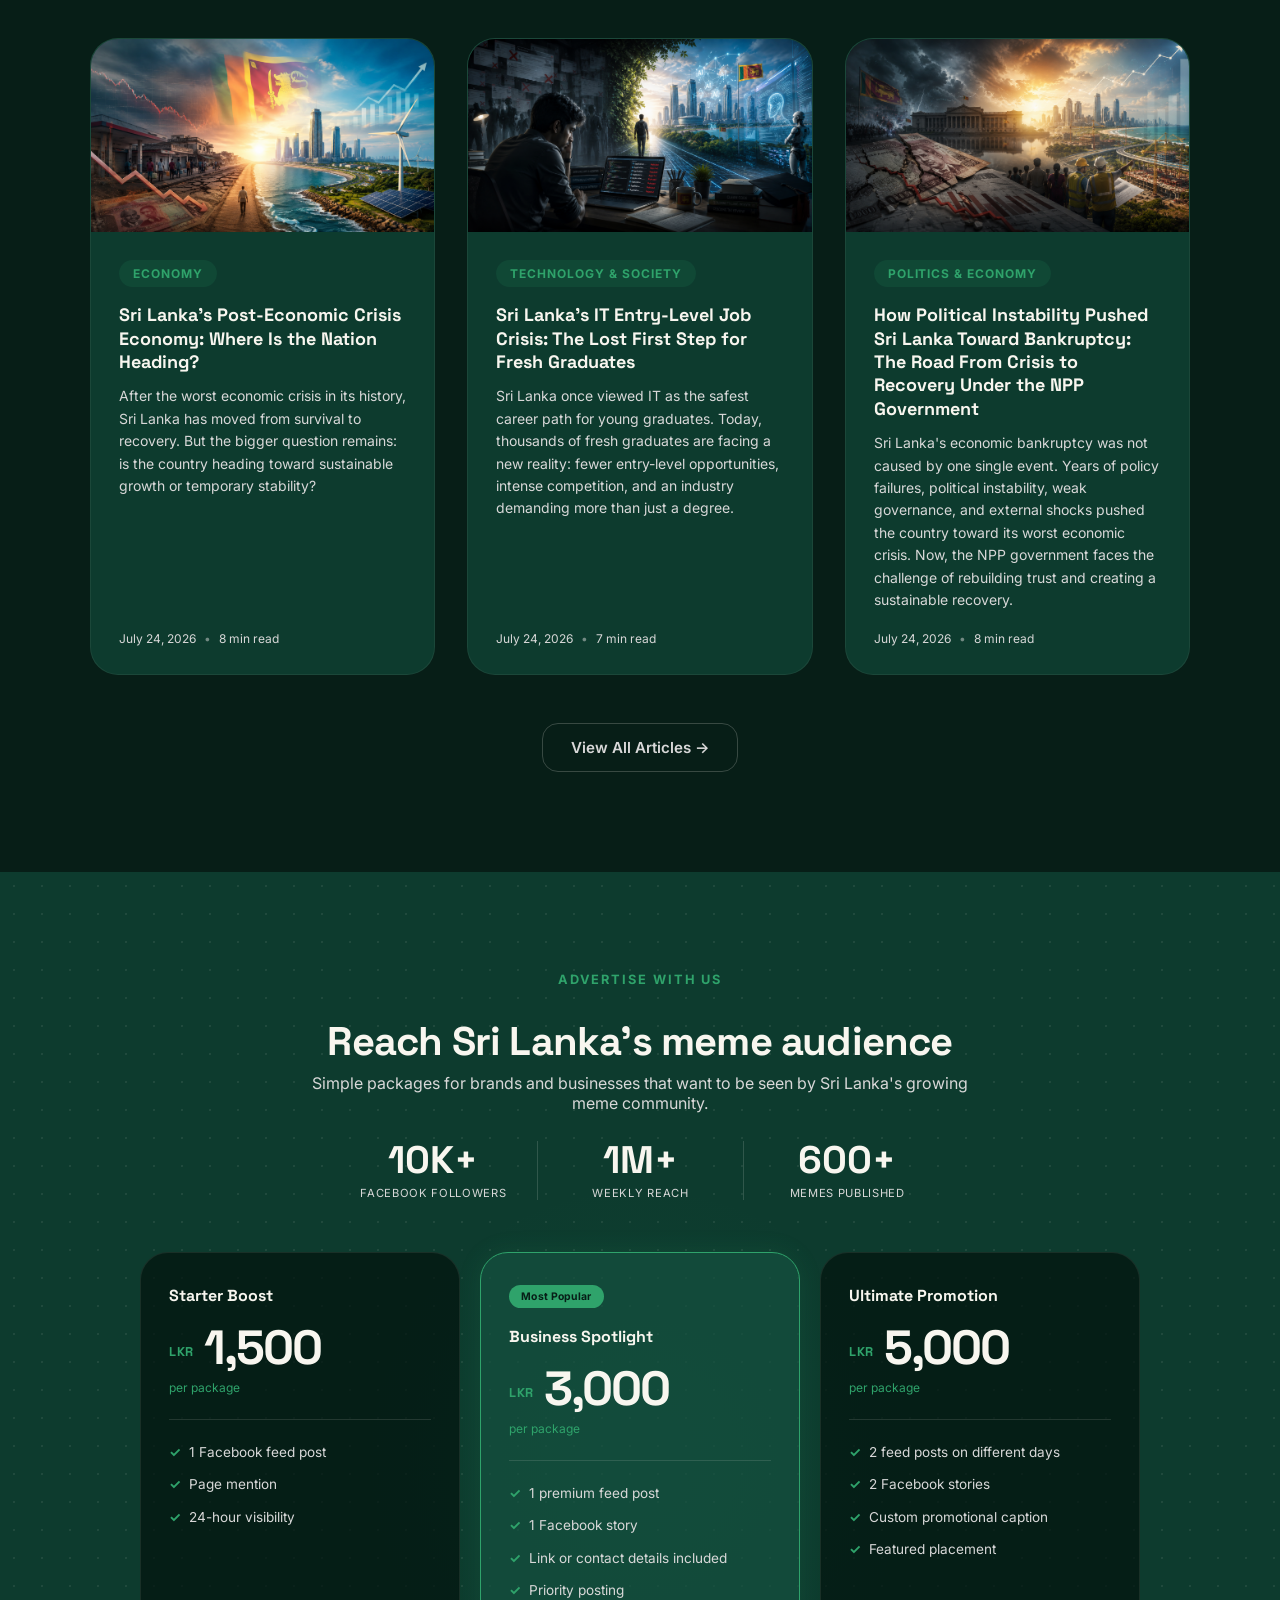
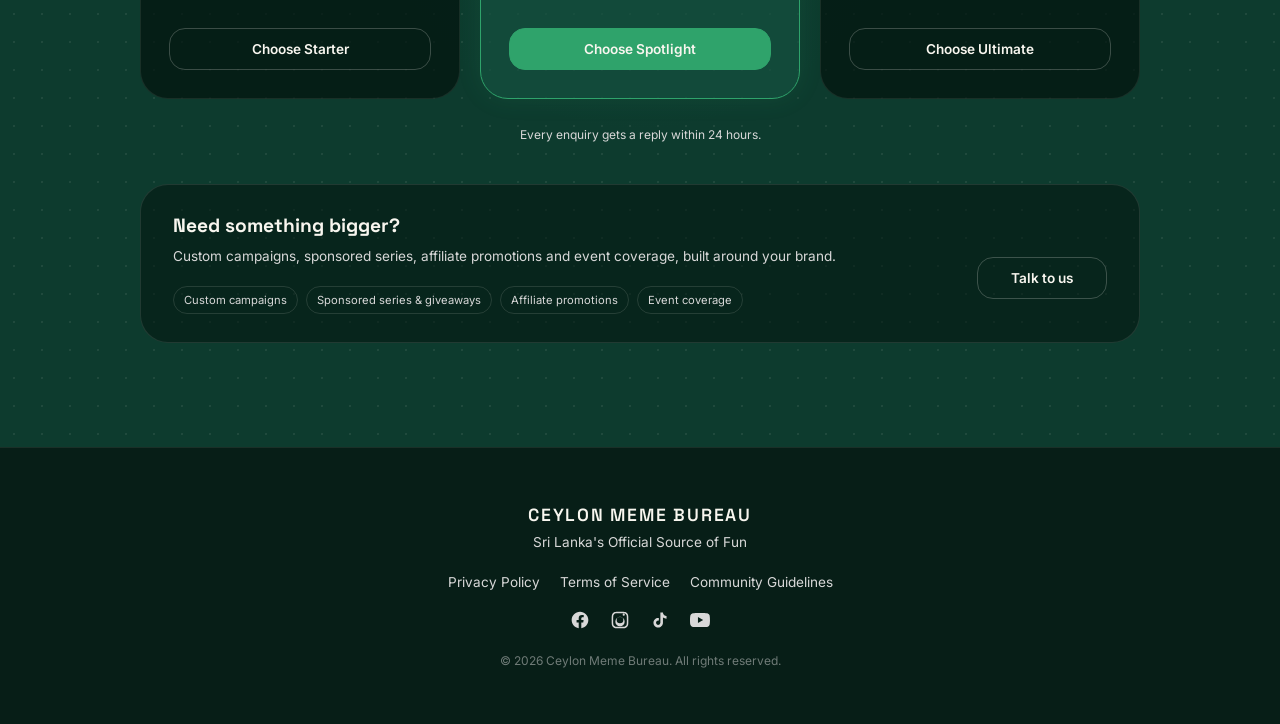
==== commit b472ef9d: "Use static local images for the hero collage" ====
--- a/index.html
+++ b/index.html
@@ -14,6 +14,8 @@
   <link rel="preconnect" href="https://fonts.googleapis.com">
   <link rel="preconnect" href="https://fonts.gstatic.com" crossorigin>
   <link href="https://fonts.googleapis.com/css2?family=Space+Grotesk:wght@500;600;700&family=Inter:wght@400;500;600&display=swap" rel="stylesheet">
+  <link rel="preload" as="image" href="assets/images/hero/hero-1.webp">
+  <link rel="preload" as="image" href="assets/images/hero/hero-2.webp">
 
 
   <link rel="stylesheet" href="css/style.css">
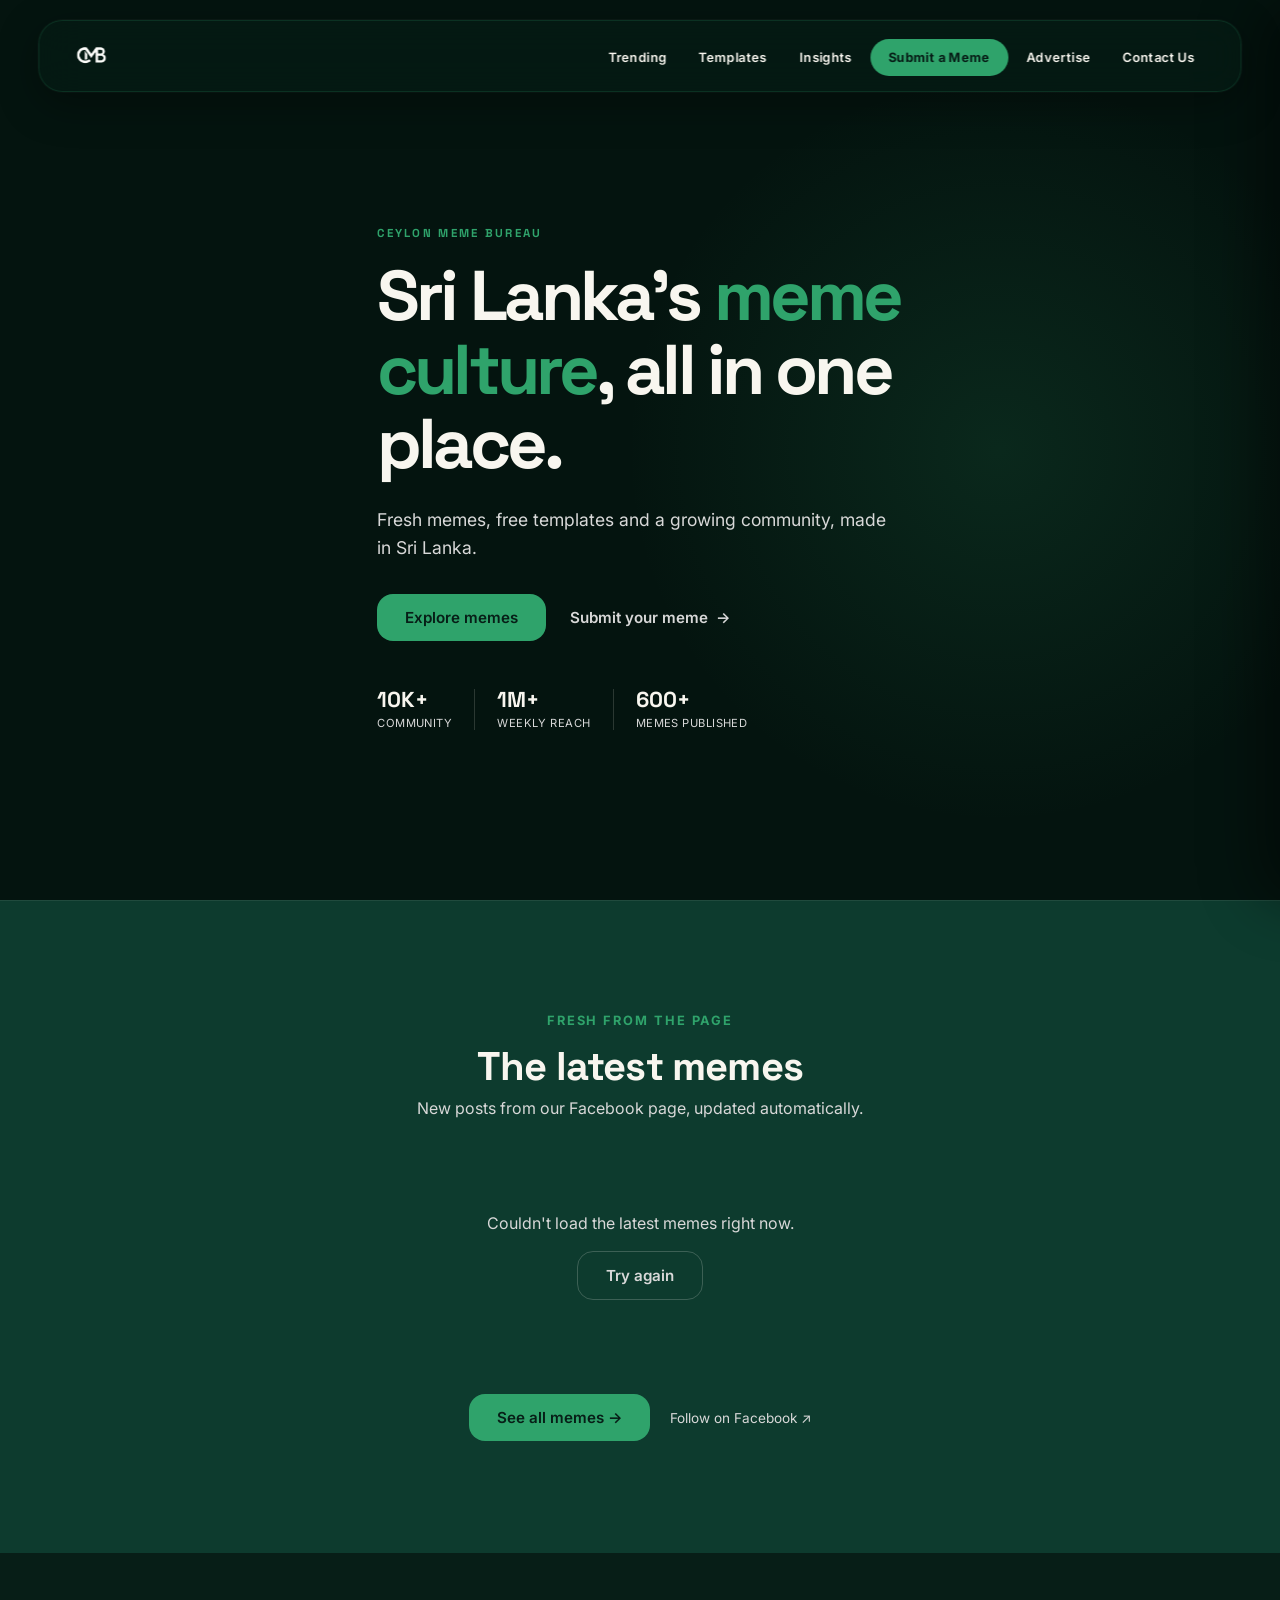
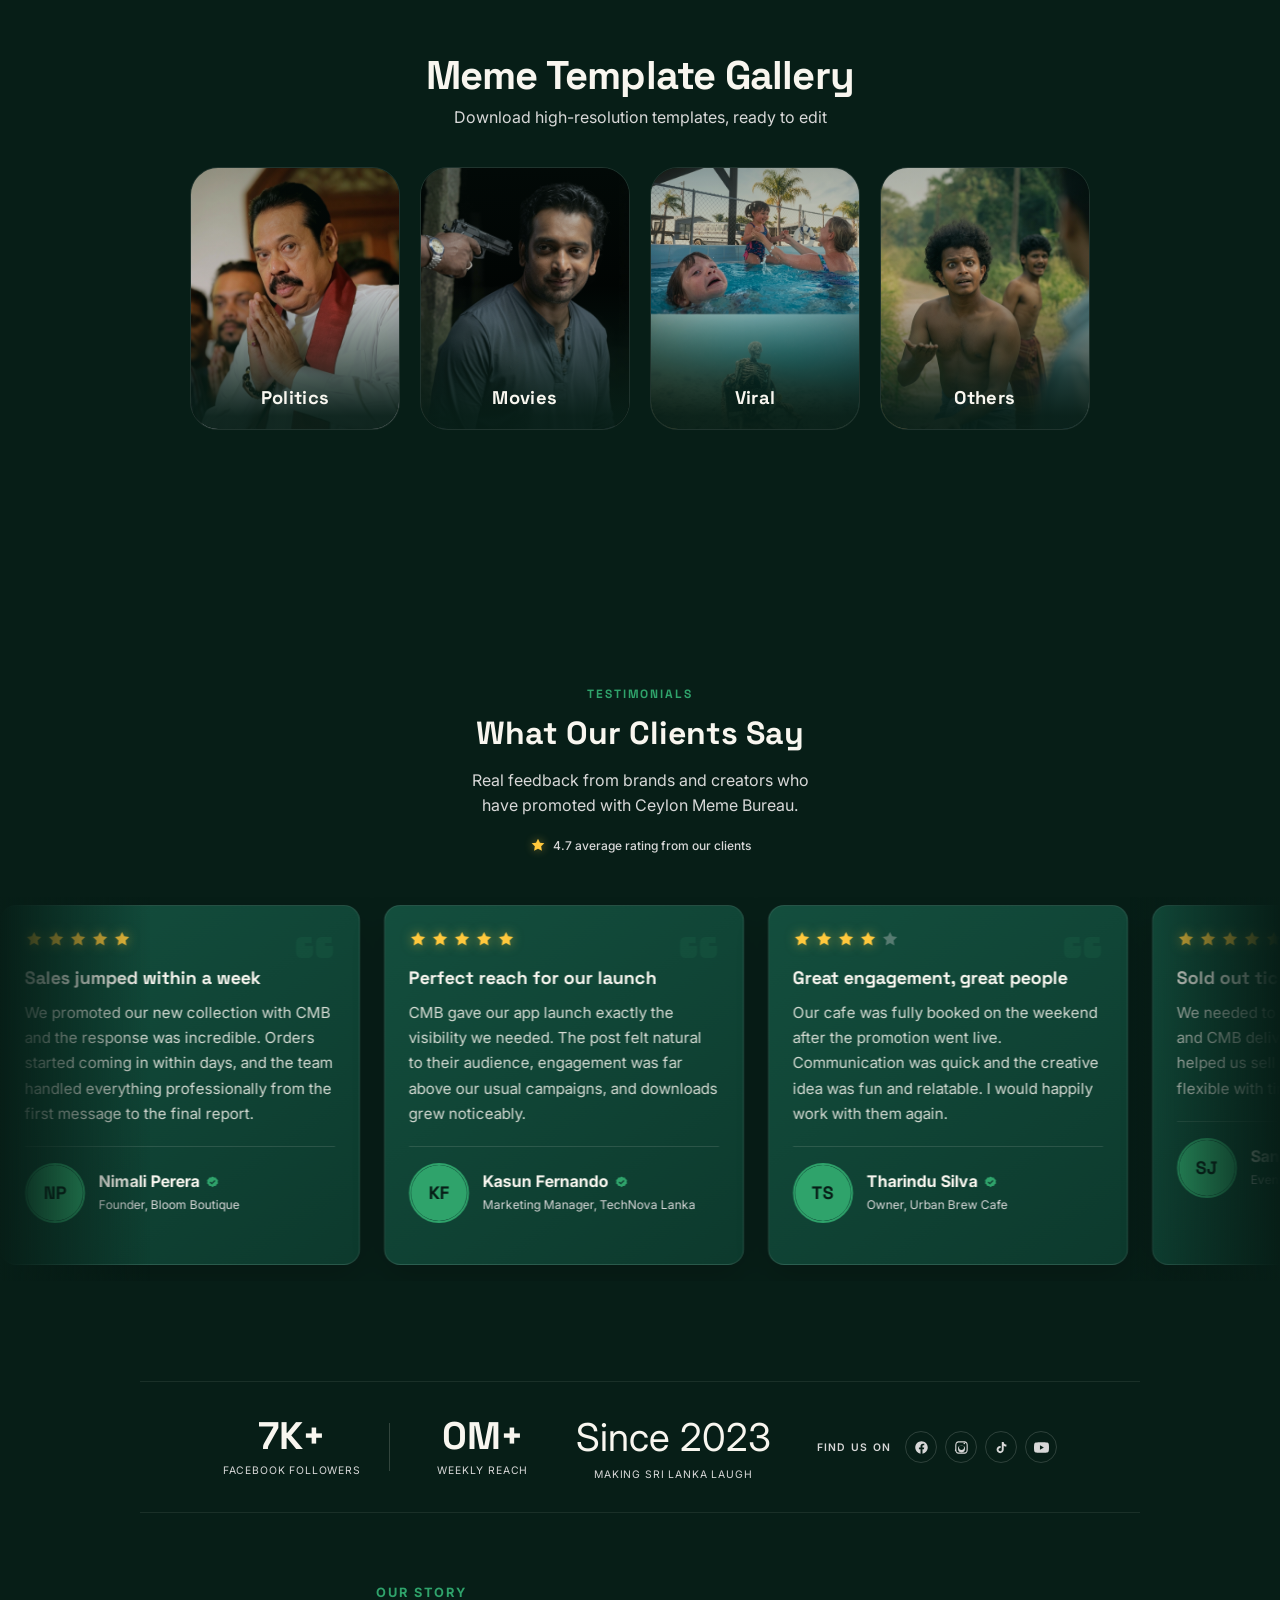
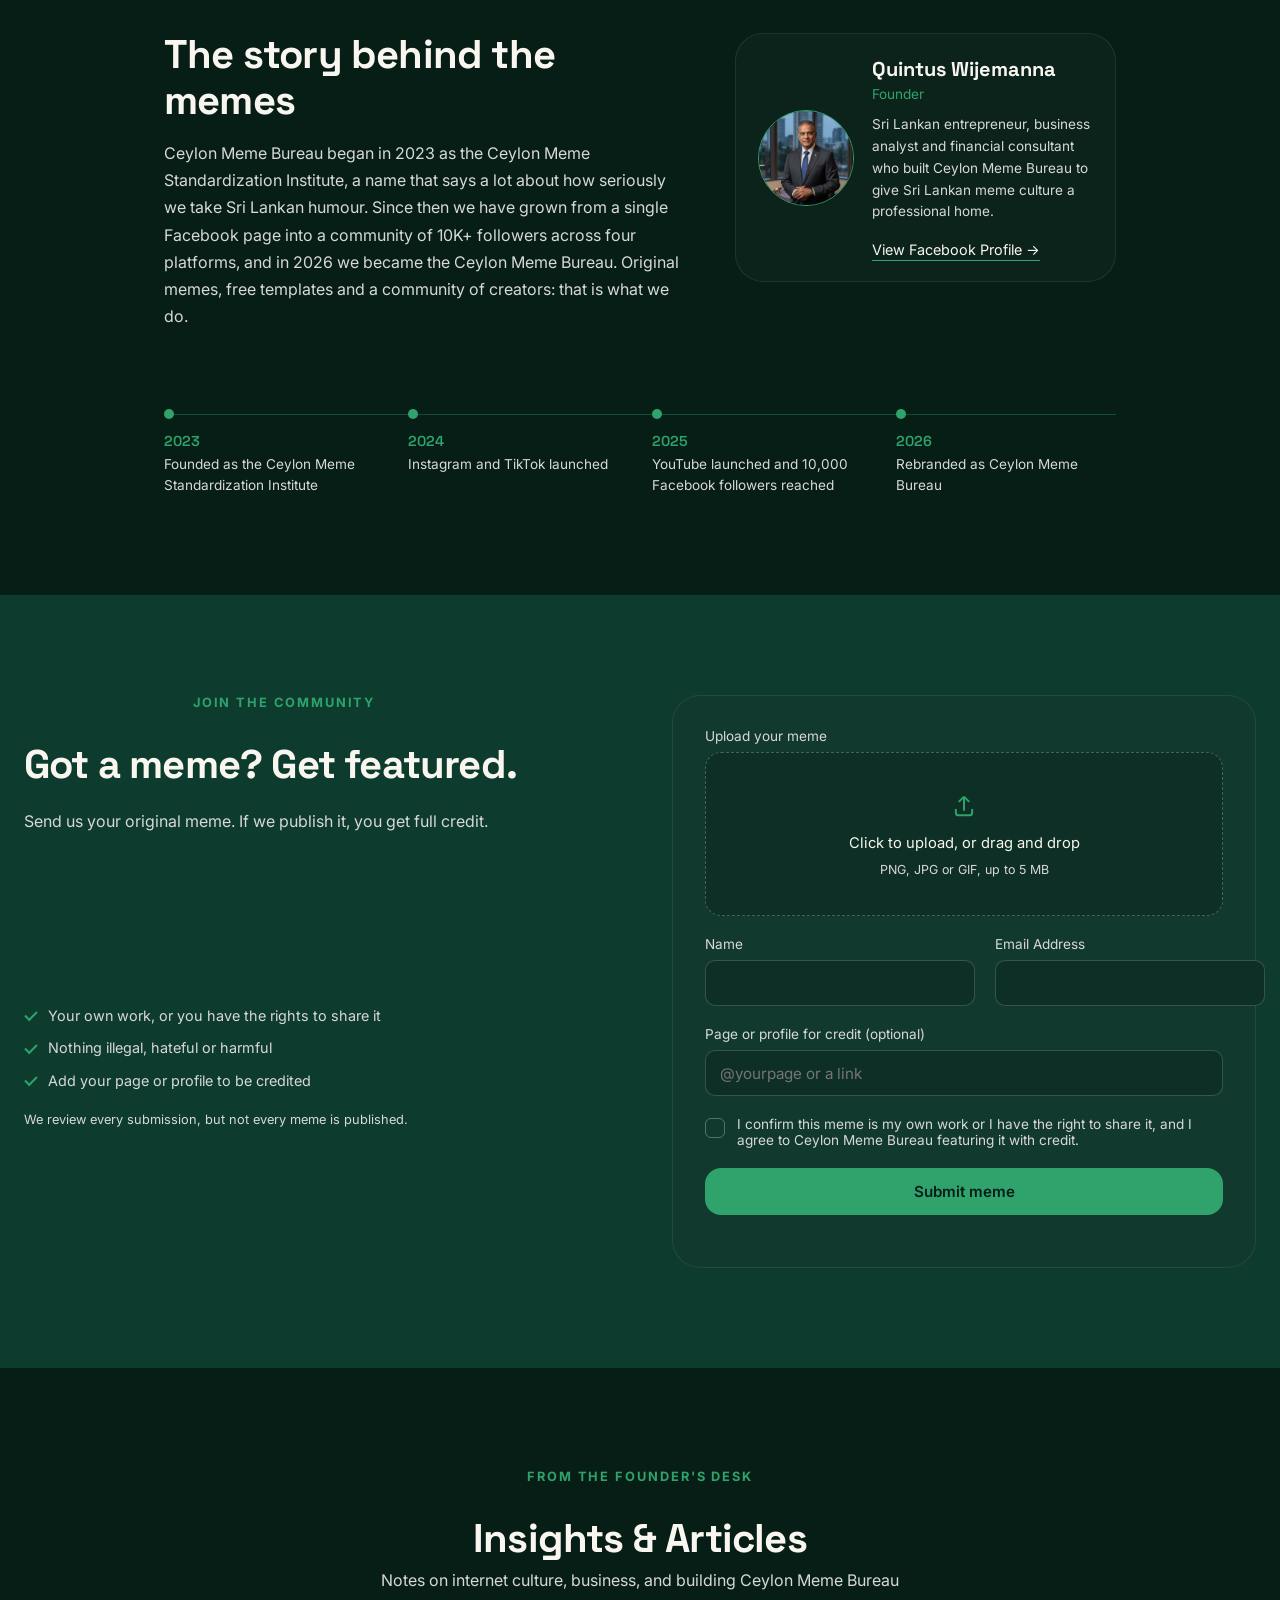
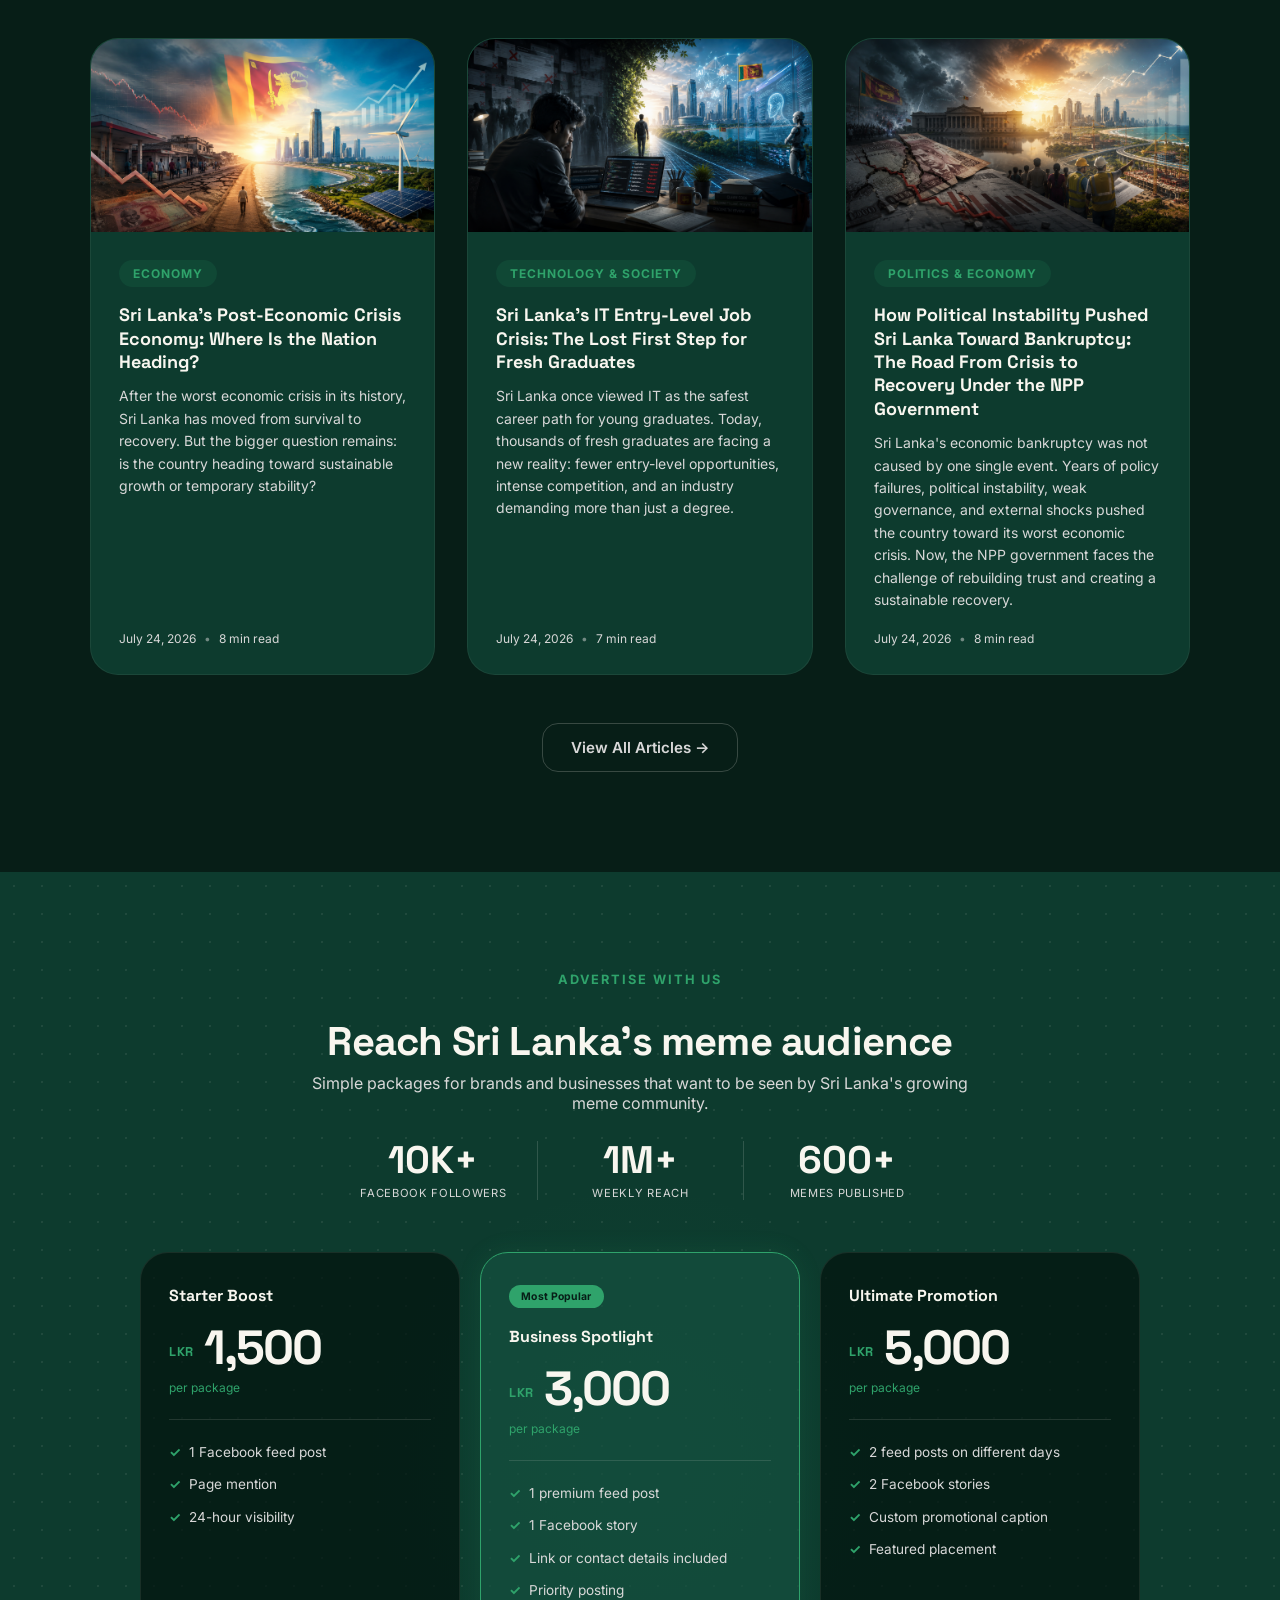
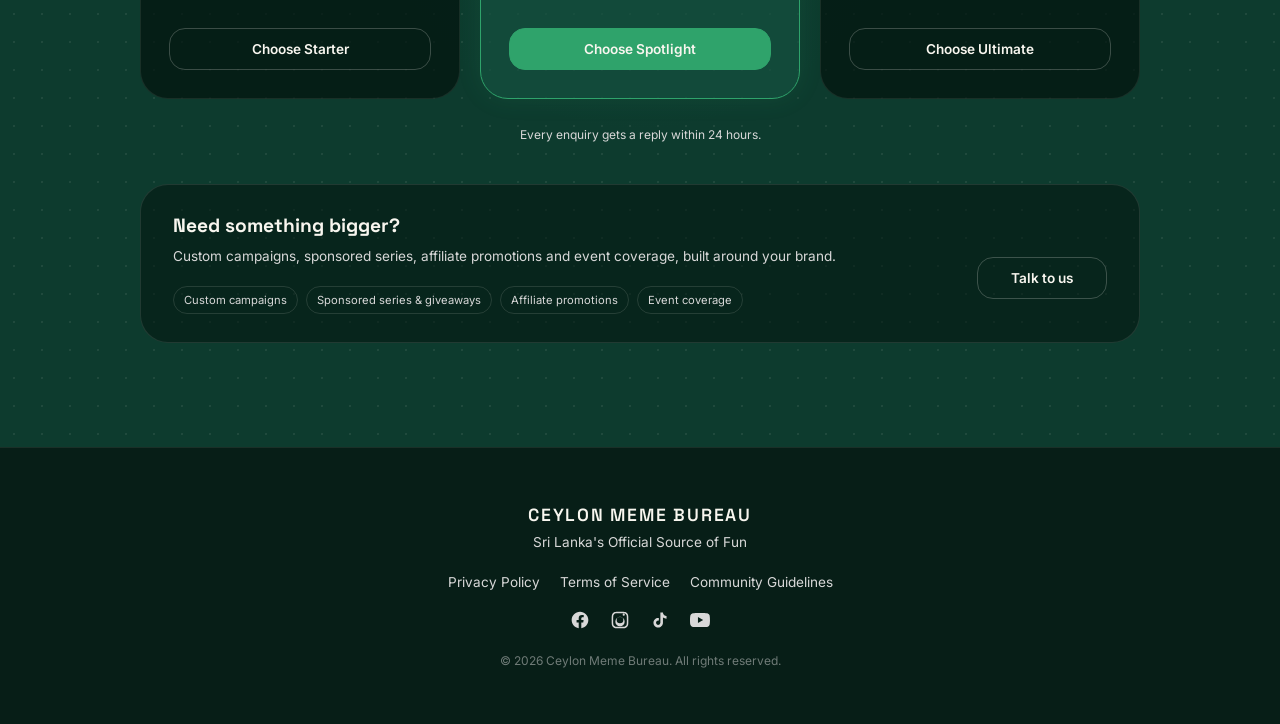
==== commit 4db3a6a5: "Revert "Use static local images for the hero collage" This reverts commit b472ef9d98e6e16f3567293898" ====
--- a/index.html
+++ b/index.html
@@ -14,8 +14,6 @@
   <link rel="preconnect" href="https://fonts.googleapis.com">
   <link rel="preconnect" href="https://fonts.gstatic.com" crossorigin>
   <link href="https://fonts.googleapis.com/css2?family=Space+Grotesk:wght@500;600;700&family=Inter:wght@400;500;600&display=swap" rel="stylesheet">
-  <link rel="preload" as="image" href="assets/images/hero/hero-1.webp">
-  <link rel="preload" as="image" href="assets/images/hero/hero-2.webp">
 
 
   <link rel="stylesheet" href="css/style.css">
